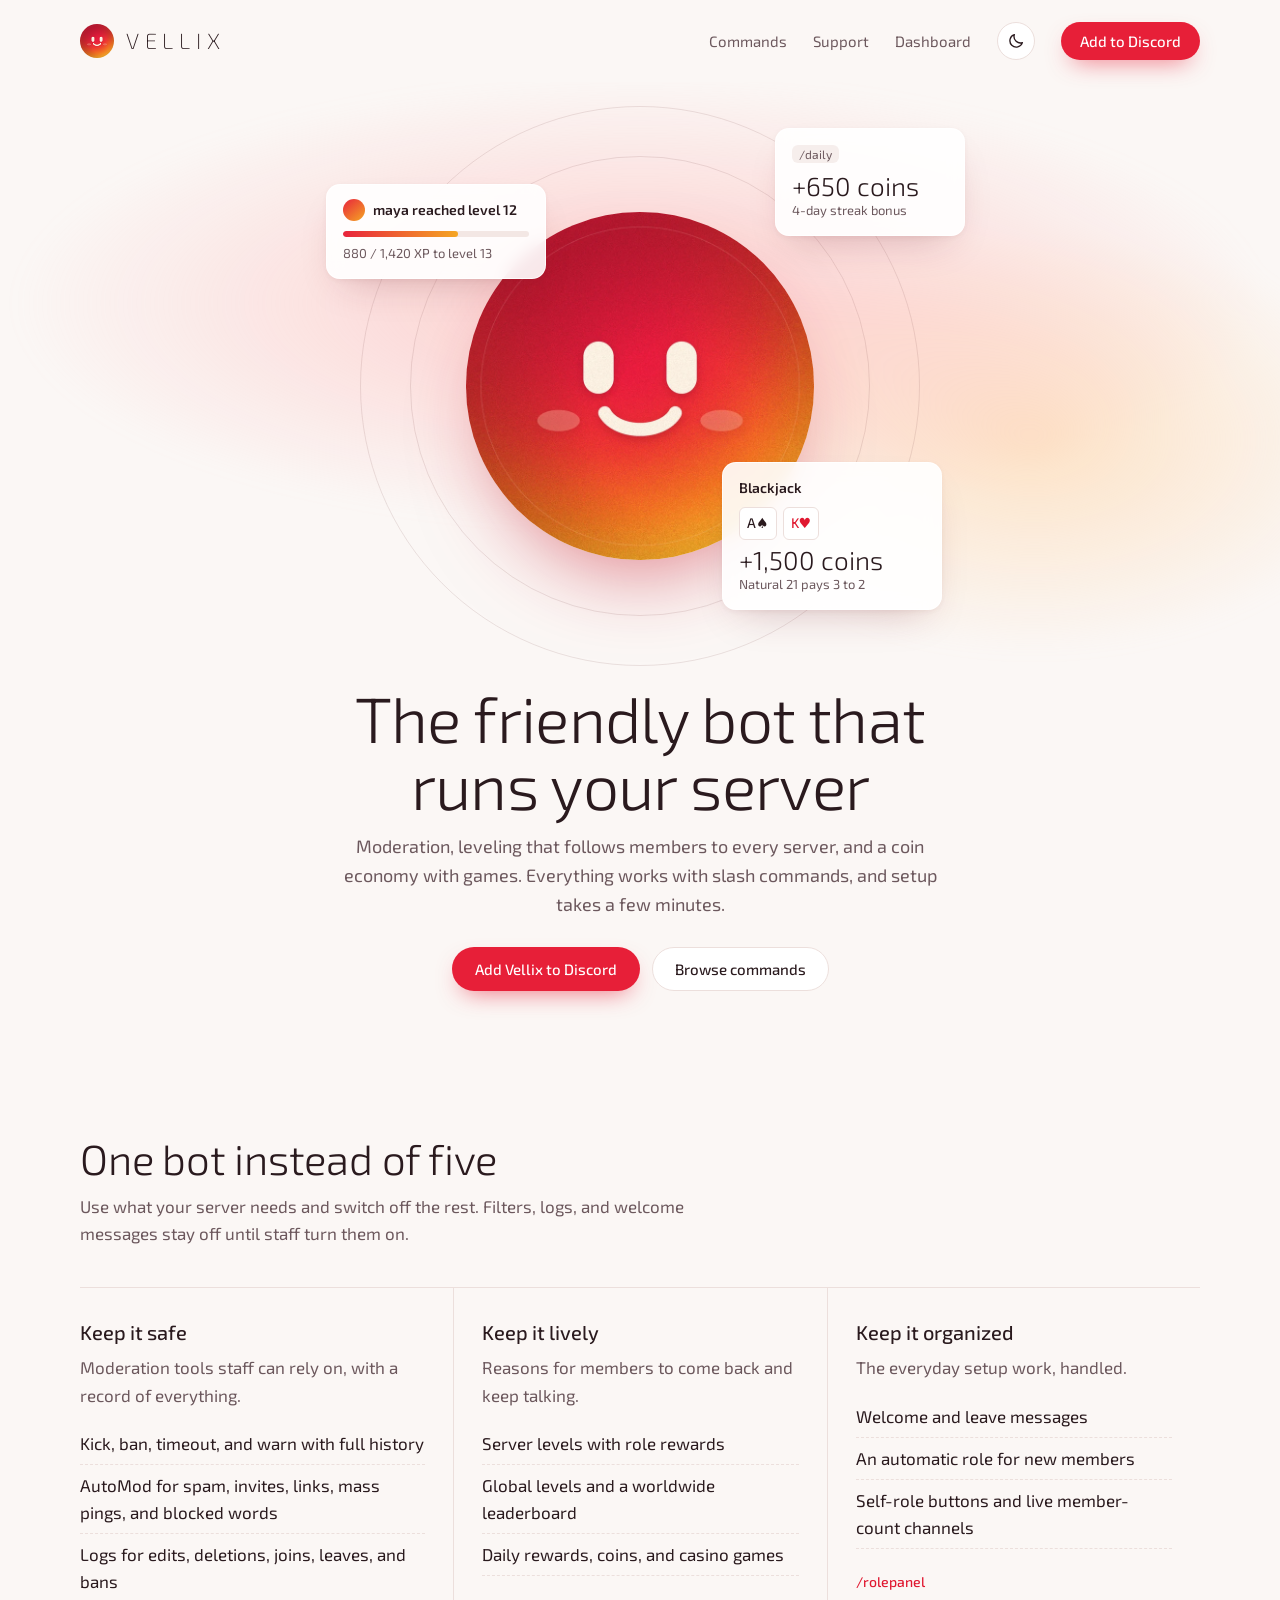
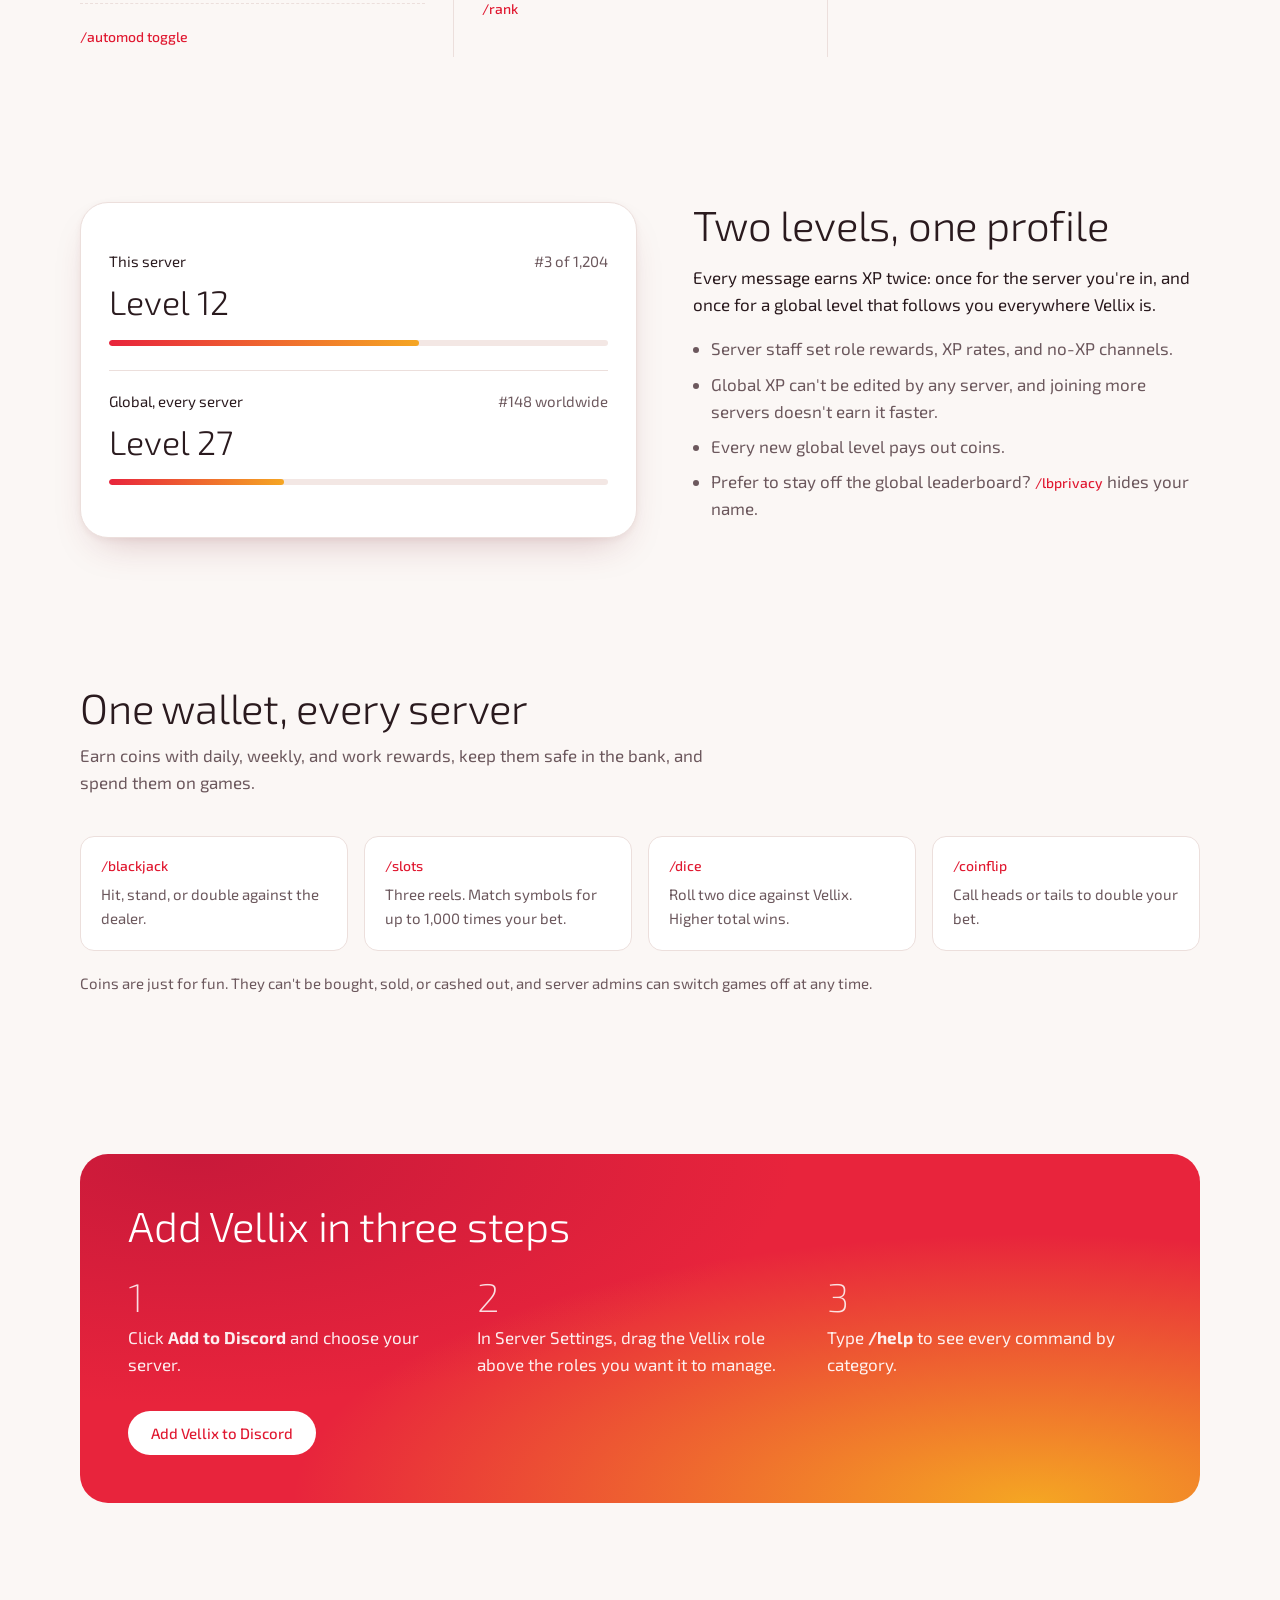
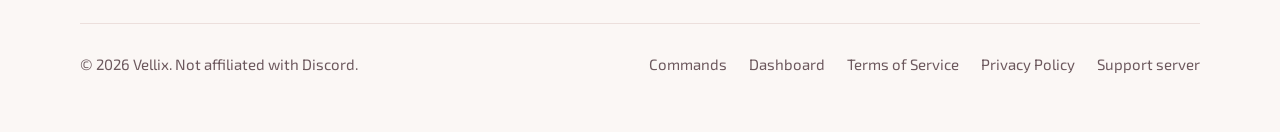
==== index.html @ 4de63942 "Hand the face off to the dashboard and back - Clicking the orb flies a copy of the face to exactly w" ====
<!doctype html>
<html lang="en">
<head>
<meta charset="utf-8">
<meta name="viewport" content="width=device-width, initial-scale=1">
<title>Vellix: the friendly all-in-one Discord bot</title>
<meta name="description" content="Moderation, AutoMod, global leveling, a cross-server economy, and games for your Discord server.">
<meta property="og:title" content="Vellix: the friendly all-in-one Discord bot">
<meta property="og:description" content="Moderation, AutoMod, global leveling, a cross-server economy, and games for your Discord server.">
<meta property="og:image" content="/assets/social.jpg">
<meta name="theme-color" content="#fbf7f5" media="(prefers-color-scheme: light)">
<meta name="theme-color" content="#262624" media="(prefers-color-scheme: dark)">
<meta name="color-scheme" content="light dark">
<script>
  /* Theme, applied before the page draws so it never flashes:
     a ?theme= handed over from the dashboard wins, then this browser's saved choice, then the system setting */
  (function () {
    var t = null, fromLink = new URLSearchParams(location.search).get("theme");
    try {
      if (fromLink === "light" || fromLink === "dark") localStorage.setItem("vellix-theme", fromLink);
      t = localStorage.getItem("vellix-theme");
    } catch (e) { t = fromLink; }
    if (t !== "light" && t !== "dark") t = window.matchMedia("(prefers-color-scheme: dark)").matches ? "dark" : "light";
    document.documentElement.dataset.theme = t;
    /* Coming back from the dashboard: hide the orb until site.js glides it home (failsafe after 2.5 s) */
    if (location.hash === "#from-dashboard") {
      document.documentElement.classList.add("vx-arrive");
      setTimeout(function () { document.documentElement.classList.remove("vx-arrive"); }, 2500);
    }
    /* Motion: only when the visitor hasn't asked for reduced motion. If site.js never
       starts (blocked or failed), the timer removes the class so nothing stays hidden. */
    if (window.IntersectionObserver && !window.matchMedia("(prefers-reduced-motion: reduce)").matches) {
      document.documentElement.classList.add("motion");
      setTimeout(function () { if (!window.vxMotion) document.documentElement.classList.remove("motion"); }, 2500);
    }
  })();
</script>
<link rel="icon" href="/assets/favicon.png">
<link rel="apple-touch-icon" href="/assets/icon-180.png">
<link rel="preconnect" href="https://fonts.googleapis.com">
<link rel="preconnect" href="https://fonts.gstatic.com" crossorigin>
<link href="https://fonts.googleapis.com/css2?family=Exo+2:wght@200;300;400;500;600&display=swap" rel="stylesheet">
<link rel="stylesheet" href="/assets/style.css">
</head>
<body>
<header class="site-header">
  <div class="wrap">
    <a class="wordmark" href="/" aria-label="Vellix home"><img src="/assets/favicon.png" alt="">VELLIX</a>
    <nav class="nav" aria-label="Main">
      <a href="/commands/">Commands</a>
      <a href="#" data-support>Support</a>
      <a href="#" data-dashboard>Dashboard</a>
      <button class="theme-toggle" type="button" data-theme-toggle aria-label="Switch to dark mode">
        <svg class="moon" viewBox="0 0 24 24" fill="none" stroke="currentColor" stroke-width="1.8" stroke-linecap="round" stroke-linejoin="round" aria-hidden="true"><path d="M20.5 14.2A8.5 8.5 0 0 1 9.8 3.5a8.5 8.5 0 1 0 10.7 10.7Z"/></svg>
        <svg class="sun" viewBox="0 0 24 24" fill="none" stroke="currentColor" stroke-width="1.8" stroke-linecap="round" aria-hidden="true"><circle cx="12" cy="12" r="4.2"/><path d="M12 2.5v2M12 19.5v2M4.6 4.6 6 6M18 18l1.4 1.4M2.5 12h2M19.5 12h2M4.6 19.4 6 18M18 6l1.4-1.4"/></svg>
      </button>
      <a class="btn btn-primary" href="#" data-invite>Add to Discord</a>
    </nav>
  </div>
</header>
<main>

<section class="hero">
  <div class="stage">
    <div class="ring" aria-hidden="true" data-reveal="ring" data-reveal-delay="120"></div><div class="ring r2" aria-hidden="true" data-reveal="ring" data-reveal-delay="40"></div>
    <a class="orb" href="http://localhost:8080" data-dashboard aria-label="Open the Vellix dashboard" data-reveal="orb" data-reveal-delay="0">
      <img src="/assets/vellix-face.webp" alt="" width="720" height="720">
      <span class="orb-hint" aria-hidden="true">Open dashboard</span>
    </a>

    <a class="float-card fc-level" href="/commands/?cat=leveling&amp;cmd=rank" aria-label="Leveling commands, starting with /rank">
      <span class="who"><span class="dot"></span>maya reached level 12</span>
      <span class="meter"><span style="width:62%"></span></span>
      <span class="muted">880 / 1,420 XP to level 13</span>
    </a>
    <a class="float-card fc-daily" href="/commands/?cat=economy&amp;cmd=daily" aria-label="The /daily command and other economy commands">
      <span class="chip">/daily</span>
      <span class="big">+650 coins</span>
      <span class="muted">4-day streak bonus</span>
    </a>
    <a class="float-card fc-bj" href="/commands/?cat=gambling&amp;cmd=blackjack" aria-label="The /blackjack command and other games">
      <span class="who">Blackjack</span>
      <span class="cards-hand"><b>A&spades;</b><b class="red">K&hearts;</b></span>
      <span class="big">+1,500 coins</span>
      <span class="muted">Natural 21 pays 3 to 2</span>
    </a>
  </div>

  <h1 data-reveal data-reveal-delay="260">The friendly bot that runs your server</h1>
  <p class="lede" data-reveal data-reveal-delay="360">Moderation, leveling that follows members to every server, and a coin economy with games. Everything works with slash commands, and setup takes a few minutes.</p>
  <div class="actions" data-reveal data-reveal-delay="460">
    <a class="btn btn-primary" href="#" data-invite>Add Vellix to Discord</a>
    <a class="btn btn-ghost" href="/commands/">Browse commands</a>
  </div>
</section>

<section id="features">
  <div class="wrap">
    <div class="section-head" data-reveal>
      <h2>One bot instead of five</h2>
      <p>Use what your server needs and switch off the rest. Filters, logs, and welcome messages stay off until staff turn them on.</p>
    </div>
    <div class="pillars">
      <div class="pillar" data-reveal>
        <h3>Keep it safe</h3>
        <p>Moderation tools staff can rely on, with a record of everything.</p>
        <ul>
          <li>Kick, ban, timeout, and warn with full history</li>
          <li>AutoMod for spam, invites, links, mass pings, and blocked words</li>
          <li>Logs for edits, deletions, joins, leaves, and bans</li>
        </ul>
        <code>/automod toggle</code>
      </div>
      <div class="pillar" data-reveal>
        <h3>Keep it lively</h3>
        <p>Reasons for members to come back and keep talking.</p>
        <ul>
          <li>Server levels with role rewards</li>
          <li>Global levels and a worldwide leaderboard</li>
          <li>Daily rewards, coins, and casino games</li>
        </ul>
        <code>/rank</code>
      </div>
      <div class="pillar" data-reveal>
        <h3>Keep it organized</h3>
        <p>The everyday setup work, handled.</p>
        <ul>
          <li>Welcome and leave messages</li>
          <li>An automatic role for new members</li>
          <li>Self-role buttons and live member-count channels</li>
        </ul>
        <code>/rolepanel</code>
      </div>
    </div>
  </div>
</section>

<section id="leveling">
  <div class="wrap levels">
    <div class="profile lift" aria-label="Example rank card" data-reveal="scale">
      <div class="row">
        <div class="label"><span>This server</span><span>#3 of 1,204</span></div>
        <div class="lvl">Level 12</div>
        <div class="meter"><span style="width:62%"></span></div>
      </div>
      <div class="row">
        <div class="label"><span>Global, every server</span><span>#148 worldwide</span></div>
        <div class="lvl">Level 27</div>
        <div class="meter"><span style="width:35%"></span></div>
      </div>
    </div>
    <div data-reveal>
      <h2>Two levels, one profile</h2>
      <p>Every message earns XP twice: once for the server you're in, and once for a global level that follows you everywhere Vellix is.</p>
      <ul>
        <li>Server staff set role rewards, XP rates, and no-XP channels.</li>
        <li>Global XP can't be edited by any server, and joining more servers doesn't earn it faster.</li>
        <li>Every new global level pays out coins.</li>
        <li>Prefer to stay off the global leaderboard? <span class="cmd">/lbprivacy</span> hides your name.</li>
      </ul>
    </div>
  </div>
</section>

<section id="economy">
  <div class="wrap">
    <div class="section-head" data-reveal>
      <h2>One wallet, every server</h2>
      <p>Earn coins with daily, weekly, and work rewards, keep them safe in the bank, and spend them on games.</p>
    </div>
    <div class="economy">
      <div class="game lift" data-reveal><span class="cmd">/blackjack</span><p>Hit, stand, or double against the dealer.</p></div>
      <div class="game lift" data-reveal><span class="cmd">/slots</span><p>Three reels. Match symbols for up to 1,000 times your bet.</p></div>
      <div class="game lift" data-reveal><span class="cmd">/dice</span><p>Roll two dice against Vellix. Higher total wins.</p></div>
      <div class="game lift" data-reveal><span class="cmd">/coinflip</span><p>Call heads or tails to double your bet.</p></div>
    </div>
    <p class="note" data-reveal="fade">Coins are just for fun. They can't be bought, sold, or cashed out, and server admins can switch games off at any time.</p>
  </div>
</section>

<section id="start">
  <div class="wrap">
    <div class="start" data-reveal="scale">
      <h2>Add Vellix in three steps</h2>
      <ol>
        <li data-reveal><p>Click <strong>Add to Discord</strong> and choose your server.</p></li>
        <li data-reveal><p>In Server Settings, drag the Vellix role above the roles you want it to manage.</p></li>
        <li data-reveal><p>Type <strong>/help</strong> to see every command by category.</p></li>
      </ol>
      <a class="btn btn-primary" href="#" data-invite>Add Vellix to Discord</a>
    </div>
  </div>
</section>

</main>
<footer>
  <div class="wrap" data-reveal="fade">
    <span>&copy; <span data-year>2026</span> Vellix. Not affiliated with Discord.</span>
    <nav aria-label="Footer">
      <a href="/commands/">Commands</a>
      <a href="#" data-dashboard>Dashboard</a>
      <a href="/terms/">Terms of Service</a>
      <a href="/privacy/">Privacy Policy</a>
      <a href="#" data-support>Support server</a>
    </nav>
  </div>
</footer>
<script src="/assets/site.js"></script>
</body>
</html>
---- assets/style.css ----
/* Vellix website — one stylesheet for every page */
:root {
  --paper: #fbf7f5;      /* page */
  --card: #ffffff;
  --ink: #2a1a1e;        /* text: deep wine, not grey-black */
  --ink-soft: #6c585d;
  --line: #ecdfdc;
  --crimson: #e8243c;    /* from the icon */
  --amber: #f5a623;
  --blush: #ffd6cf;
  --peach: #ffe4c7;
  --radius-lg: 28px;
  --radius-sm: 14px;
  --shadow: 0 18px 40px -18px rgba(120, 30, 40, .28), 0 2px 6px rgba(120, 30, 40, .06);
  --max: 1120px;
  --font: "Exo 2", system-ui, sans-serif;
  --ease-out: cubic-bezier(.16, 1, .3, 1);   /* fast start, soft landing */
  /* surfaces that change between light and dark */
  --line-strong: #d9c6c2;
  --track: #f3e7e4;
  --chip-bg: #f6eeec;
  --ring: rgba(120, 70, 75, .14);
  --glass: rgba(255, 255, 255, .9);
  --glass-border: rgba(255, 255, 255, .8);
  --glow-1: rgba(255, 170, 170, .55);
  --glow-2: rgba(255, 210, 160, .55);
  --ink-body: #4d3b40;
  --crimson-btn: #e71f38;     /* white text on it = 4.5:1 */
  --crimson-deep: #e01830;    /* red text on white or the light page */
  --crimson-text: var(--crimson-deep);
  --shadow-lift: 0 26px 50px -22px rgba(120, 30, 40, .42), 0 2px 6px rgba(120, 30, 40, .06);
  color-scheme: light;
}

/* Dark mode: same warm dark grey as the Claude desktop app */
:root[data-theme="dark"] {
  --paper: #262624;
  --card: #30302e;
  --ink: #f4efec;
  --ink-soft: #b9b0ab;
  --line: #3e3d3a;
  --line-strong: #57554f;
  --track: #44423e;
  --chip-bg: #3a3936;
  --ring: rgba(255, 235, 228, .12);
  --glass: rgba(48, 48, 46, .88);
  --glass-border: rgba(255, 255, 255, .06);
  --glow-1: rgba(232, 36, 60, .28);
  --glow-2: rgba(245, 166, 35, .2);
  --ink-body: #d9d1cd;
  --shadow: 0 18px 40px -18px rgba(0, 0, 0, .6), 0 2px 6px rgba(0, 0, 0, .25);
  --shadow-lift: 0 28px 54px -22px rgba(0, 0, 0, .8), 0 2px 8px rgba(0, 0, 0, .3);
  --crimson-text: #f06d7d;    /* red text on the dark background */
  color-scheme: dark;
}

* { box-sizing: border-box; }
body {
  margin: 0;
  background: var(--paper);
  transition: background-color .2s, color .2s;
  color: var(--ink);
  font: 400 17px/1.6 var(--font);
  -webkit-font-smoothing: antialiased;
}
img { max-width: 100%; display: block; }
a { color: inherit; }
a:focus-visible, button:focus-visible, input:focus-visible {
  outline: 2px solid var(--crimson);
  outline-offset: 3px;
  border-radius: 6px;
}
.wrap { width: min(var(--max), 100% - 40px); margin-inline: auto; }

/* ---------- header ---------- */
.site-header { padding: 22px 0; position: relative; z-index: 5; }
.site-header .wrap { display: flex; align-items: center; justify-content: space-between; gap: 16px; }
.wordmark {
  font-weight: 200; letter-spacing: .26em; font-size: 22px; text-decoration: none;
  display: flex; align-items: center; gap: 12px;
}
.wordmark img { width: 34px; height: 34px; border-radius: 50%; }
.nav { display: flex; align-items: center; gap: 26px; font-size: 15px; }
.nav a { text-decoration: none; color: var(--ink-soft); }
.nav a:hover { color: var(--ink); }

.btn {
  display: inline-flex; align-items: center; justify-content: center; gap: 8px;
  padding: 12px 22px; border-radius: 999px; font: 500 15px var(--font);
  text-decoration: none; border: 1px solid transparent; cursor: pointer;
}
.btn-primary { background: var(--crimson-btn); color: #fff; box-shadow: 0 10px 24px -10px rgba(232, 36, 60, .7); }
.btn-primary:hover { background: #d01b32; }
.btn-ghost { background: var(--card); border-color: var(--line); color: var(--ink); }
.btn-ghost:hover { border-color: var(--line-strong); }
.nav .btn { color: #fff; padding: 9px 18px; white-space: nowrap; }

/* theme switch (moon in light mode, sun in dark mode) */
.theme-toggle {
  width: 38px; height: 38px; border-radius: 50%; border: 1px solid var(--line); background: var(--card);
  color: var(--ink); display: inline-grid; place-items: center; cursor: pointer; padding: 0; flex: none;
}
.theme-toggle:hover { border-color: var(--line-strong); }
.theme-toggle svg { width: 18px; height: 18px; }
.theme-toggle .sun { display: none; }
:root[data-theme="dark"] .theme-toggle .sun { display: block; }
:root[data-theme="dark"] .theme-toggle .moon { display: none; }

/* ---------- hero: the orb stage ---------- */
.hero { position: relative; padding: 24px 20px 72px; text-align: center; overflow: hidden; }
.hero::before {               /* warm glow behind the orb */
  content: ""; position: absolute; inset: -10% -20% auto; height: 760px; z-index: 0;
  background:
    radial-gradient(closest-side at 50% 42%, var(--glow-1), transparent 70%),
    radial-gradient(closest-side at 72% 60%, var(--glow-2), transparent 70%);
  filter: blur(10px);
}
.stage { position: relative; z-index: 1; width: min(560px, 92vw); aspect-ratio: 1; margin: 0 auto; }
.ring { position: absolute; border-radius: 50%; border: 1px solid var(--ring); inset: 0; }
.ring.r2 { inset: 9%; }
.orb {
  position: absolute; inset: 19%; border-radius: 50%;
  box-shadow: 0 40px 80px -30px rgba(200, 30, 50, .55);
}
.orb img { width: 100%; height: 100%; object-fit: cover; border-radius: 50%; }

.float-card {
  position: absolute; z-index: 2; background: var(--glass);
  backdrop-filter: blur(8px); border: 1px solid var(--glass-border);
  border-radius: var(--radius-sm); box-shadow: var(--shadow);
  padding: 14px 16px; text-align: left; font-size: 14px; width: 220px;
}
.float-card .who { display: flex; align-items: center; gap: 8px; font-weight: 600; }
.float-card .dot { width: 22px; height: 22px; border-radius: 50%; background: linear-gradient(140deg, var(--crimson), var(--amber)); flex: none; }
.float-card .muted { color: var(--ink-soft); font-size: 13px; }
.float-card .big { font-size: 26px; font-weight: 300; line-height: 1.1; margin-top: 6px; }
.meter { height: 6px; border-radius: 99px; background: var(--track); margin: 10px 0 6px; overflow: hidden; }
.meter span { display: block; height: 100%; border-radius: inherit; background: linear-gradient(90deg, var(--crimson), var(--amber)); }
.cards-hand { display: flex; gap: 6px; margin-top: 8px; }
.cards-hand b {
  font-weight: 500; border: 1px solid var(--line); border-radius: 6px; padding: 4px 7px; background: var(--card);
}
.cards-hand b.red { color: var(--crimson-text); }
.chip { font-size: 12px; color: var(--ink-soft); background: var(--chip-bg); border-radius: 6px; padding: 2px 7px; }

.fc-level { left: -6%; top: 14%; }
.fc-daily { right: -8%; top: 4%; width: 190px; }
.fc-bj { right: -4%; bottom: 10%; }

.hero h1 {
  position: relative; z-index: 1; margin: 18px auto 14px; max-width: 16ch;
  font-weight: 300; font-size: clamp(38px, 6vw, 64px); line-height: 1.05; letter-spacing: -.01em;
}
.hero .lede { position: relative; z-index: 1; max-width: 56ch; margin: 0 auto 28px; color: var(--ink-soft); font-size: 18px; }
.actions { position: relative; z-index: 1; display: flex; gap: 12px; justify-content: center; flex-wrap: wrap; }

/* hero load sequence: orb blooms, then the cards settle in and drift gently */
@media (prefers-reduced-motion: no-preference) {
  .float-card {
    animation: settle .9s var(--ease-out) .55s both, drift 7s ease-in-out 1.45s infinite alternate;
  }
  .fc-daily { animation-delay: .7s, 1.6s; animation-duration: .9s, 8s; }
  .fc-bj { animation-delay: .85s, 1.75s; animation-duration: .9s, 6.5s; }
  @keyframes settle { from { opacity: 0; transform: translateY(14px) scale(.97); } }
  @keyframes drift { to { transform: translateY(-6px); } }
  .float-card .meter span { transform-origin: left; animation: fill 1.2s var(--ease-out) 1.1s both; }
  @keyframes fill { from { transform: scaleX(0); } }
}

/* ---------- sections ---------- */
section { padding: 72px 0; }
.section-head { max-width: 640px; margin-bottom: 40px; }
h2 { font-weight: 300; font-size: clamp(30px, 4vw, 42px); line-height: 1.1; margin: 0 0 12px; letter-spacing: -.005em; }
h3 { font-weight: 500; font-size: 20px; margin: 0 0 6px; }
.section-head p { color: var(--ink-soft); margin: 0; }

.pillars { display: grid; grid-template-columns: repeat(3, 1fr); gap: 0; border-top: 1px solid var(--line); }
.pillar { padding: 28px 28px 8px 0; }
.pillar + .pillar { padding-left: 28px; border-left: 1px solid var(--line); }
.pillar p { color: var(--ink-soft); margin: 0 0 14px; }
.pillar ul { margin: 0 0 18px; padding: 0; list-style: none; }
.pillar li { padding: 7px 0; border-bottom: 1px dashed var(--line); }
.pillar code, .cmd { font: 500 14px var(--font); color: var(--crimson-text); }

/* global vs server levels */
.levels { display: grid; grid-template-columns: 1.1fr 1fr; gap: 56px; align-items: center; }
.profile {
  background: var(--card); border-radius: var(--radius-lg); box-shadow: var(--shadow);
  padding: 28px; border: 1px solid var(--line);
}
.profile .row { padding: 18px 0; }
.profile .row + .row { border-top: 1px solid var(--line); }
.profile .label { display: flex; justify-content: space-between; font-size: 15px; }
.profile .label span:last-child { color: var(--ink-soft); }
.profile .lvl { font-size: 34px; font-weight: 300; margin-top: 2px; }
.levels ul { padding-left: 18px; color: var(--ink-soft); }
.levels li { margin-bottom: 8px; }

/* economy */
.economy { display: grid; grid-template-columns: repeat(4, 1fr); gap: 16px; }
.game { background: var(--card); border: 1px solid var(--line); border-radius: var(--radius-sm); padding: 20px; }
.game .cmd { display: block; margin-bottom: 8px; }
.game p { margin: 0; color: var(--ink-soft); font-size: 15px; }
.note { margin-top: 20px; color: var(--ink-soft); font-size: 15px; }

/* get started — a real sequence, so it is numbered */
.start {
  border-radius: var(--radius-lg); padding: 48px; position: relative; overflow: hidden; color: #fff;
  background: radial-gradient(120% 140% at 85% 100%, var(--amber), transparent 55%),
              radial-gradient(90% 120% at 10% 0%, #c8193a, transparent 60%), var(--crimson);
}
.start h2 { color: #fff; }
.start ol { list-style: none; counter-reset: s; padding: 0; margin: 28px 0 32px; display: grid; grid-template-columns: repeat(3, 1fr); gap: 24px; }
.start li { counter-increment: s; }
.start li::before { content: counter(s); display: block; font-size: 40px; font-weight: 200; line-height: 1; margin-bottom: 8px; opacity: .85; }
.start p { margin: 0; opacity: .92; }
.start .btn-primary { background: #fff; color: var(--crimson-deep); box-shadow: none; }
.start .btn-primary:hover { background: #fff3f1; }

/* ---------- footer ---------- */
footer { padding: 48px 0 56px; color: var(--ink-soft); font-size: 15px; }
footer .wrap { display: flex; justify-content: space-between; gap: 24px; flex-wrap: wrap; border-top: 1px solid var(--line); padding-top: 28px; }
footer nav { display: flex; gap: 22px; flex-wrap: wrap; }
footer a { text-decoration: none; }
footer a:hover { color: var(--ink); }

/* ---------- inner pages ---------- */
.page-head { padding: 40px 0 24px; }
.page-head h1 { font-weight: 300; font-size: clamp(36px, 5vw, 52px); margin: 0 0 8px; line-height: 1.1; }
.page-head p { color: var(--ink-soft); margin: 0; max-width: 60ch; }

.filters { display: flex; gap: 10px; flex-wrap: wrap; align-items: center; margin: 8px 0 28px; }
.search {
  flex: 1 1 260px; max-width: 360px; padding: 12px 16px; border-radius: 999px;
  border: 1px solid var(--line); background: var(--card); font: 400 15px var(--font); color: var(--ink);
}
.tab {
  border: 1px solid var(--line); background: var(--card); border-radius: 999px; padding: 8px 14px;
  font: 400 14px var(--font); color: var(--ink-soft); cursor: pointer;
}
.tab[aria-pressed="true"] { background: var(--ink); color: var(--paper); border-color: var(--ink); }
.cmd-group { margin-bottom: 36px; }
.cmd-group h2 { font-size: 24px; font-weight: 400; margin-bottom: 8px; }
.cmd-table { width: 100%; border-collapse: collapse; }
.cmd-table td { padding: 12px 0; border-top: 1px solid var(--line); vertical-align: top; }
.cmd-table td:first-child { width: 34%; padding-right: 16px; }
.cmd-table .opts { color: var(--ink-soft); font-size: 13px; display: block; }
.tag { font-size: 12px; border: 1px solid var(--line); border-radius: 99px; padding: 1px 8px; color: var(--ink-soft); margin-left: 6px; white-space: nowrap; }
.empty { color: var(--ink-soft); padding: 24px 0; }

.legal { max-width: 70ch; padding-bottom: 40px; }
.legal h2 { font-size: 26px; font-weight: 400; margin: 40px 0 10px; }
.legal p, .legal li { color: var(--ink-body); }
.legal table { width: 100%; border-collapse: collapse; font-size: 15px; margin: 12px 0; }
.legal th, .legal td { text-align: left; padding: 10px 12px 10px 0; border-top: 1px solid var(--line); vertical-align: top; }
.legal th { font-weight: 600; }

/* ---------- small screens ---------- */
@media (max-width: 880px) {
  .pillars, .levels, .economy, .start ol { grid-template-columns: 1fr; }
  .pillar + .pillar { padding-left: 0; border-left: 0; border-top: 1px solid var(--line); }
  .economy { grid-template-columns: 1fr 1fr; }
  .start { padding: 32px 24px; }
}
@media (max-width: 640px) {
  .nav a:not(.btn) { display: none; }
  .nav { gap: 10px; }
  .nav .btn { padding: 8px 14px; font-size: 14px; }
  .wordmark { letter-spacing: .18em; font-size: 19px; }
  .stage { width: 86vw; }
  .float-card { width: 176px; padding: 10px 12px; font-size: 12px; }
  .float-card .who { font-size: 12px; }
  .hero .lede { font-size: 16px; }
  .float-card .big { font-size: 20px; }
  .fc-level { left: -4%; top: 2%; }
  .fc-daily { display: none; }
  .fc-bj { right: -4%; bottom: 0; }
  .economy { grid-template-columns: 1fr; }
  .cmd-table td:first-child { width: 44%; }
}

/* =====================================================================
   Motion (only transform + opacity are animated, so it stays on the GPU)
   ===================================================================== */

/* --- scroll / load reveals: hidden only when html.motion is set by the head script --- */
.motion :is([data-reveal], .legal > *) {
  opacity: 0;
  transform: translate3d(0, 22px, 0);
  transition: opacity .8s var(--ease-out) var(--d, 0ms), transform .9s var(--ease-out) var(--d, 0ms),
              translate .35s var(--ease-out), scale .35s var(--ease-out);
}
.motion :is([data-reveal], .legal > *):not(.is-visible) { will-change: opacity, transform; }
.motion .legal > * { transform: translate3d(0, 12px, 0); transition-duration: .6s, .7s, .35s, .35s; }
.motion [data-reveal="fade"] { transform: none; }
.motion [data-reveal="scale"] { transform: translate3d(0, 16px, 0) scale(.96); }
.motion [data-reveal="orb"] { transform: scale(.86); transition-duration: 1.1s, 1.4s, .35s, .35s; }
.motion [data-reveal="ring"] { transform: scale(.9); transition-duration: 1.2s, 1.6s, .35s, .35s; }
.motion :is([data-reveal], .legal > *).is-visible { opacity: 1; transform: none; }
.motion [data-reveal].revealed { transition: opacity .3s, transform .35s var(--ease-out), translate .35s var(--ease-out), scale .35s var(--ease-out); }

/* progress bars fill once their card is revealed */
.motion [data-reveal] .meter span { transform: scaleX(0); transform-origin: left; transition: transform 1.3s var(--ease-out) .35s; }
.motion [data-reveal].is-visible .meter span { transform: none; }

/* --- hover micro-interactions (mouse/trackpad only, so phones don't get "stuck") --- */
@media (prefers-reduced-motion: no-preference) {
  .btn { position: relative; isolation: isolate; transition: transform .25s var(--ease-out), background-color .2s; }
  .btn::after {             /* a bigger glow that fades in: animating opacity is cheaper than box-shadow */
    content: ""; position: absolute; inset: 0; border-radius: inherit; z-index: -1; opacity: 0;
    box-shadow: 0 16px 30px -12px rgba(232, 36, 60, .75); transition: opacity .25s var(--ease-out);
  }
  .btn-ghost::after { box-shadow: var(--shadow); }
  .btn:active { transform: scale(.97); transition-duration: .1s; }

  .lift { position: relative; transition: translate .35s var(--ease-out); }
  .lift::after {
    content: ""; position: absolute; inset: -1px; border-radius: inherit; pointer-events: none;
    box-shadow: var(--shadow); opacity: 0; transition: opacity .35s var(--ease-out);
  }
  .profile.lift::after { box-shadow: 0 30px 60px -28px rgba(120, 30, 40, .45); }

  .nav a:not(.btn) { position: relative; }
  .nav a:not(.btn)::after {
    content: ""; position: absolute; left: 0; right: 0; bottom: -4px; height: 1.5px; border-radius: 2px;
    background: var(--crimson); transform: scaleX(0); transform-origin: right; transition: transform .35s var(--ease-out);
  }
  .theme-toggle svg { transition: transform .5s var(--ease-out); }
  .tab { transition: transform .2s var(--ease-out), background-color .2s, color .2s, border-color .2s; }
  .tab:active { transform: scale(.95); }
  .cmd-table tr td:first-child .cmd { display: inline-block; transition: transform .3s var(--ease-out); }
}
@media (hover: hover) and (prefers-reduced-motion: no-preference) {
  .btn:hover { transform: translateY(-2px); }
  .btn:hover::after { opacity: 1; }
  .btn:active { transform: translateY(0) scale(.97); }
  .lift:hover { translate: 0 -4px; }
  .lift:hover::after { opacity: 1; }
  .nav a:not(.btn):hover::after { transform: scaleX(1); transform-origin: left; }
  .theme-toggle:hover svg { transform: rotate(28deg) scale(1.08); }
  .cmd-table tr:hover td:first-child .cmd { transform: translateX(4px); }
}

/* =====================================================================
   Hero links: the orb opens the dashboard, each card opens its commands.
   Same timing, easing, lift and press as the site's other cards and buttons.
   ===================================================================== */
.orb, .float-card { color: inherit; text-decoration: none; cursor: pointer; -webkit-tap-highlight-color: transparent; }
.float-card > :is(.meter, .muted, .big) { display: block; }

/* elevated shadow + hint live on pseudo-elements so only opacity animates */
.orb::after {
  content: ""; position: absolute; inset: 0; border-radius: 50%; pointer-events: none; opacity: 0;
  box-shadow: 0 54px 100px -34px rgba(232, 36, 60, .8);
}
.orb-hint {
  position: absolute; left: 50%; bottom: 10%; transform: translate(-50%, 6px); opacity: 0; pointer-events: none;
  padding: 6px 13px; border-radius: 999px; white-space: nowrap; font-size: 13px; font-weight: 500;
  background: var(--glass); color: var(--ink); border: 1px solid var(--glass-border);
  backdrop-filter: blur(8px); box-shadow: var(--shadow);
}
.float-card::after {
  content: ""; position: absolute; inset: -1px; border-radius: inherit; pointer-events: none; opacity: 0;
  box-shadow: var(--shadow-lift);
}

/* keyboard focus: the ring follows each shape */
.orb:focus-visible { outline: 2px solid var(--crimson); outline-offset: 6px; border-radius: 50%; }
.float-card:focus-visible { outline: 2px solid var(--crimson); outline-offset: 3px; border-radius: var(--radius-sm); }

/* hover/focus feedback that is not motion (shown even with reduced motion) */
.orb:focus-visible::after, .orb:focus-visible .orb-hint, .float-card:focus-visible::after { opacity: 1; }
.orb:focus-visible .orb-hint { transform: translate(-50%, 0); }
@media (hover: hover) {
  .orb:hover::after, .orb:hover .orb-hint, .float-card:hover::after { opacity: 1; }
  .orb:hover .orb-hint { transform: translate(-50%, 0); }
}

@media (prefers-reduced-motion: no-preference) {
  .orb::after, .float-card::after { transition: opacity .35s var(--ease-out); }
  .orb-hint { transition: opacity .3s var(--ease-out), transform .35s var(--ease-out); }
  .orb { transition: scale .35s var(--ease-out); }          /* used when the reveal system is off */
  .float-card { transition: translate .35s var(--ease-out), scale .35s var(--ease-out); }
  /* press-down, for touch too (same as buttons) */
  .orb:active, .float-card:active { scale: .97; transition-duration: .1s; }
}
@media (hover: hover) and (prefers-reduced-motion: no-preference) {
  .orb:hover { scale: 1.035; }
  .float-card:hover { translate: 0 -4px; }
  .orb:active, .float-card:active { scale: .97; }
}

/* once the orb's entrance is done, its press uses the same quick .1s as buttons */
.motion .orb.revealed:active { transition-duration: .3s, .35s, .35s, .1s; }

/* commands page: the command a hero card linked to gets a soft highlight */
.cmd-table tr.is-target td { position: relative; isolation: isolate; }
.cmd-table tr.is-target td::before {
  content: ""; position: absolute; inset: 0; z-index: -1; pointer-events: none;
  background: color-mix(in srgb, var(--crimson) 11%, transparent);
}
.cmd-table tr.is-target td:first-child::before { left: -12px; border-radius: 10px 0 0 10px; }
.cmd-table tr.is-target td:last-child::before { right: -12px; border-radius: 0 10px 10px 0; }
@media (prefers-reduced-motion: no-preference) {
  html { scroll-behavior: smooth; }
  .cmd-table tr.is-target td::before { animation: target-glow 3.2s var(--ease-out) .35s both; }
  @keyframes target-glow { 0% { opacity: 0; } 12% { opacity: 1; } 65% { opacity: 1; } 100% { opacity: .35; } }
}
@media (prefers-reduced-motion: reduce) { html { scroll-behavior: auto; } }

/* =====================================================================
   Face hand-off with the dashboard
   ===================================================================== */
.orb-fly { position: fixed; z-index: 50; border-radius: 50%; pointer-events: none; box-shadow: 0 40px 80px -30px rgba(200, 30, 50, .55); }
.orb-fly img { width: 100%; height: 100%; border-radius: 50%; }
.vx-arrive .orb { visibility: hidden; }
@media (prefers-reduced-motion: no-preference) {
  .vx-leaving :is(.site-header, main, footer) { opacity: 0; transition: opacity .35s var(--ease-out); pointer-events: none; }
}
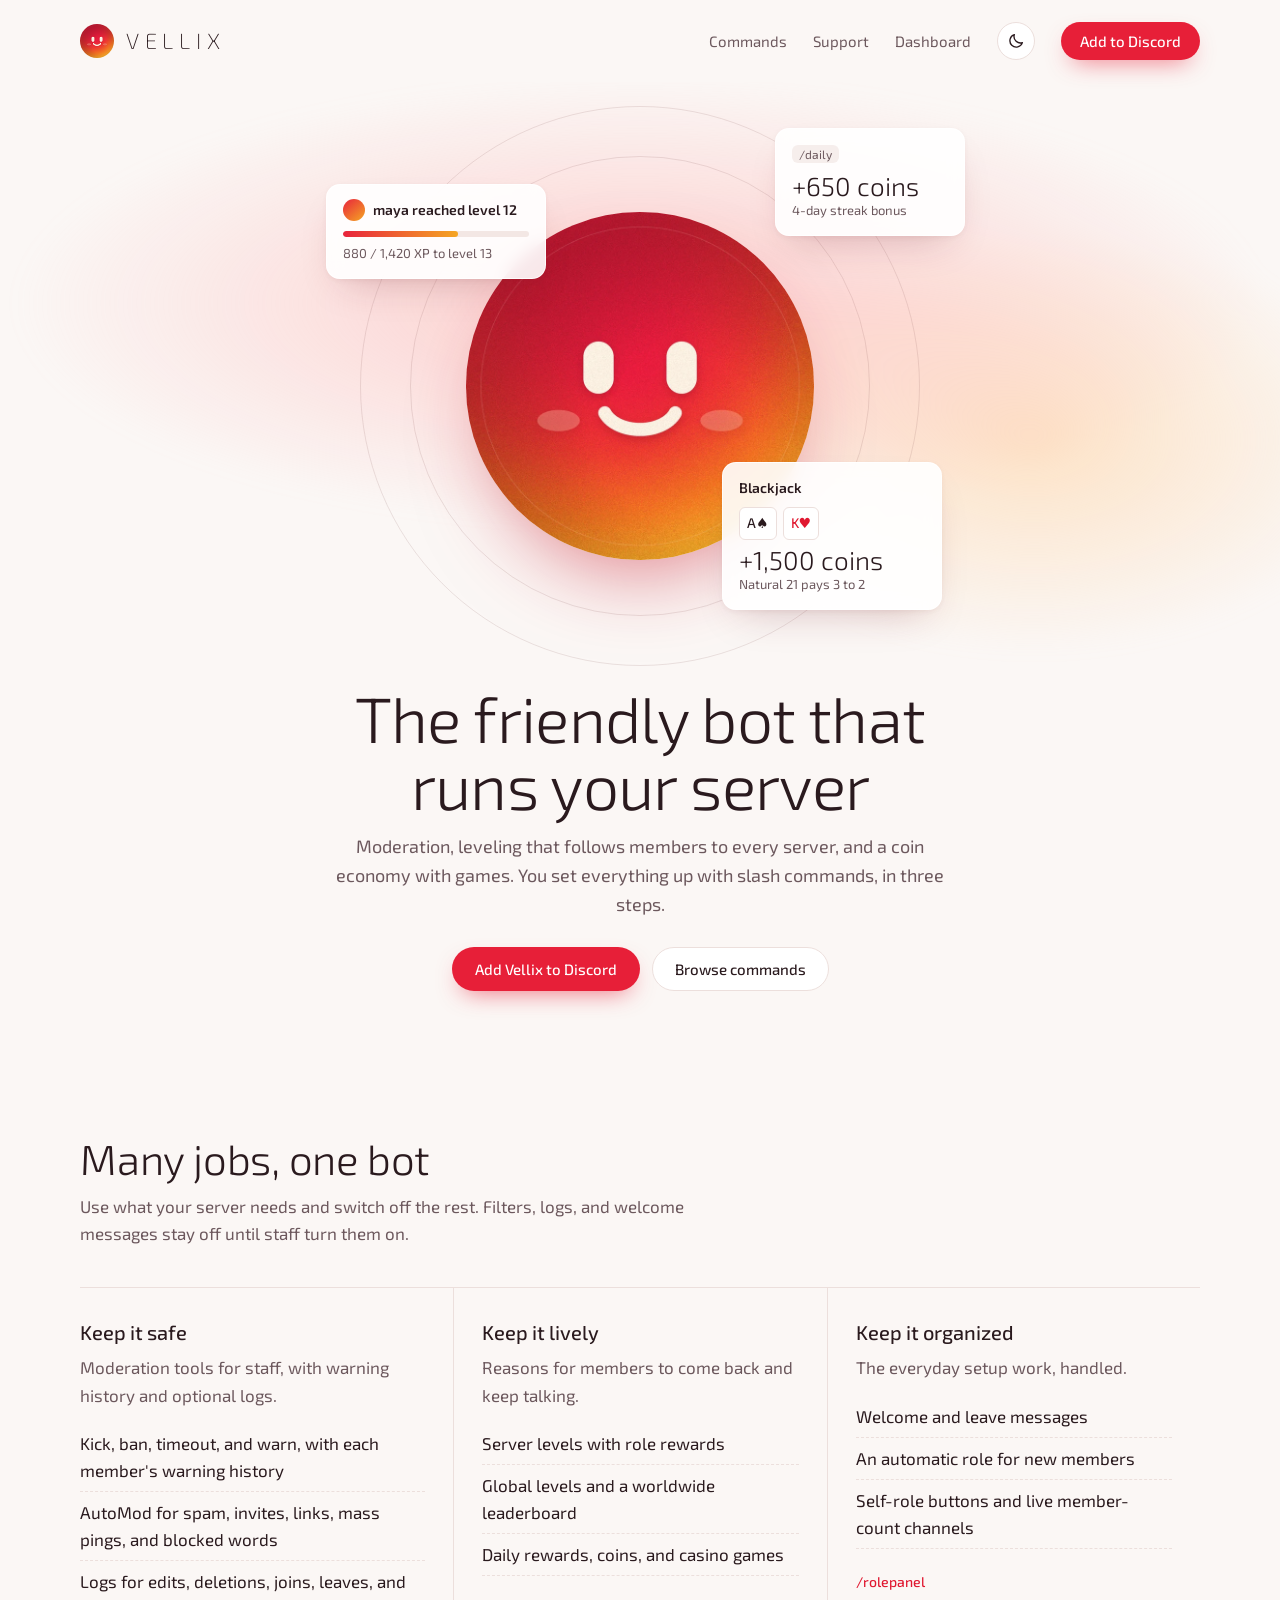
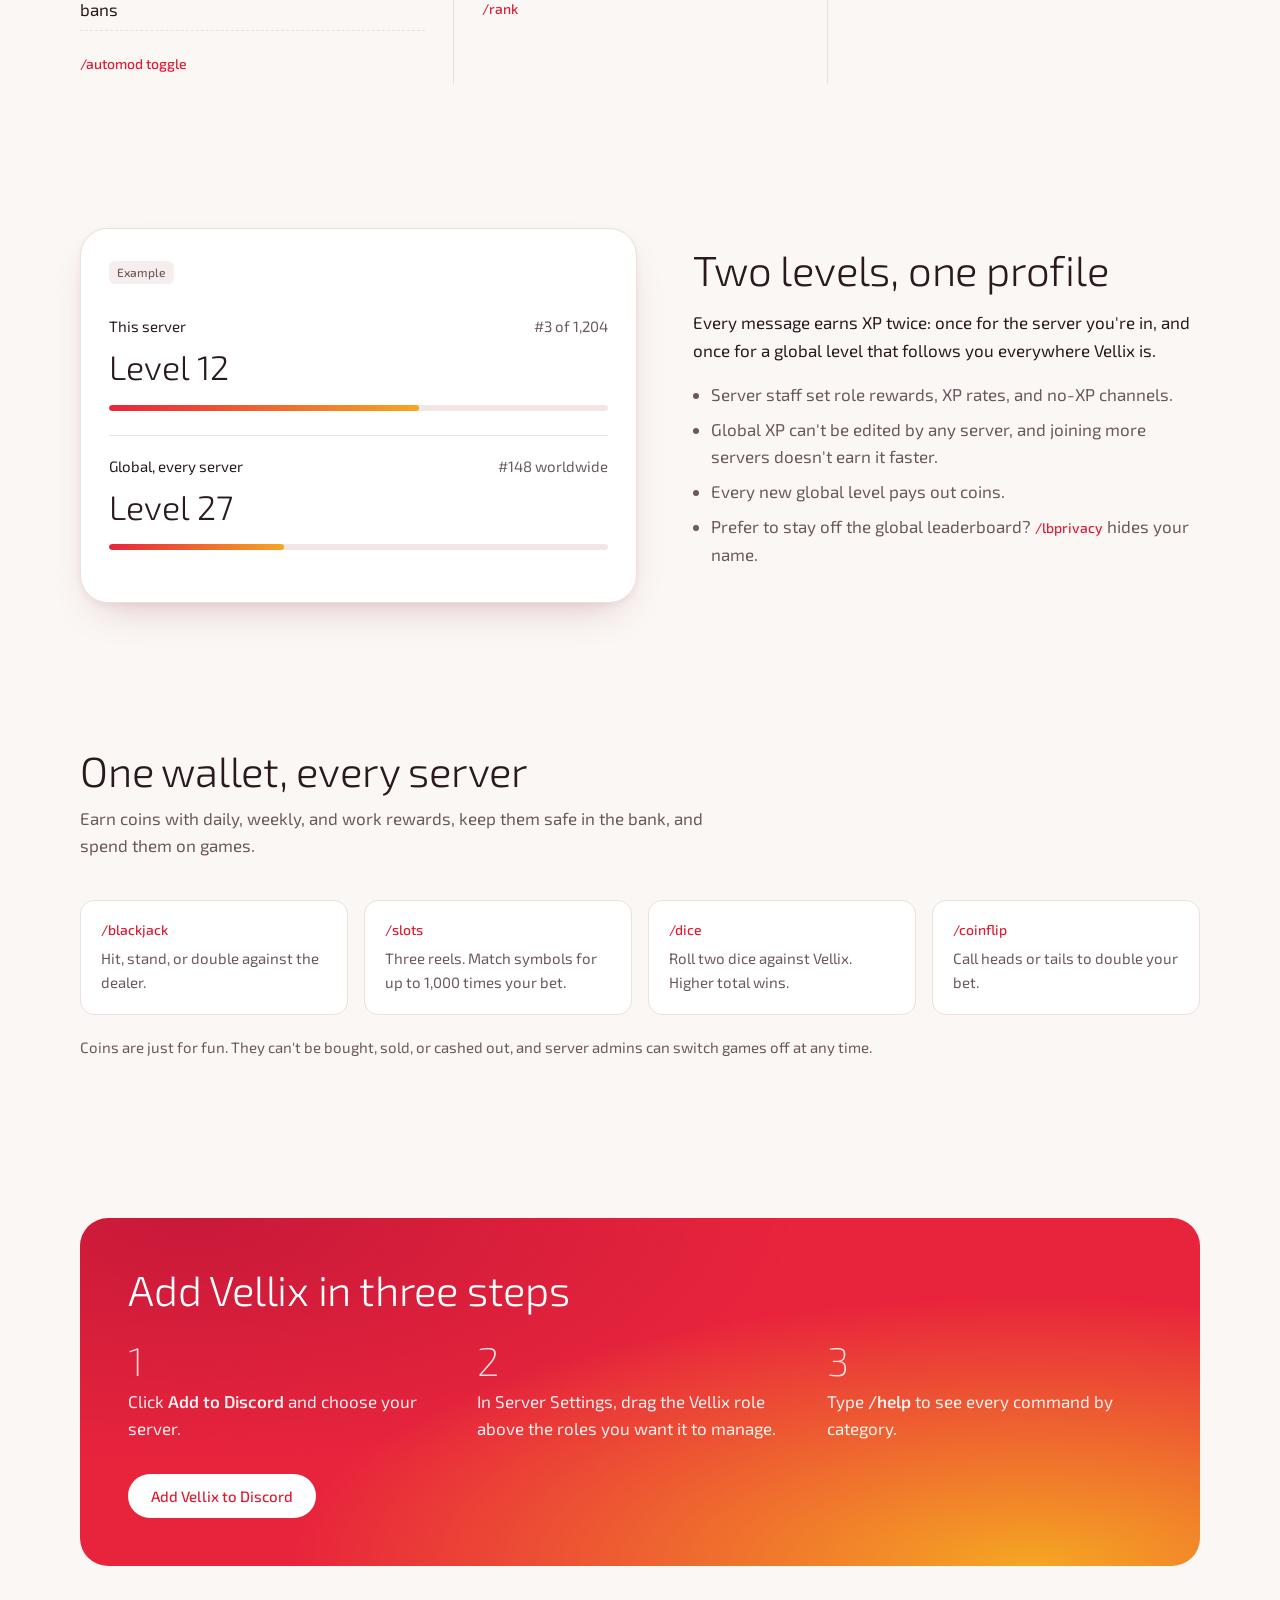
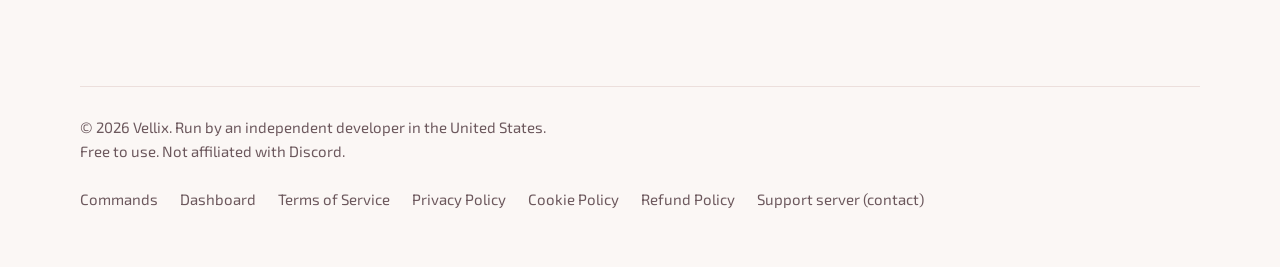
==== commit ed694fa7: "Compliance pass: cookie and refund policies, updated terms and privacy, self-hosted fonts, skip link" ====
--- a/index.html
+++ b/index.html
@@ -23,7 +23,7 @@
     if (t !== "light" && t !== "dark") t = window.matchMedia("(prefers-color-scheme: dark)").matches ? "dark" : "light";
     document.documentElement.dataset.theme = t;
     /* Coming back from the dashboard: hide the orb until site.js glides it home (failsafe after 2.5 s) */
-    if (location.hash === "#from-dashboard") {
+    if (location.hash === "#from-dashboard" || location.hash === "#from-glow") {
       document.documentElement.classList.add("vx-arrive");
       setTimeout(function () { document.documentElement.classList.remove("vx-arrive"); }, 2500);
     }
@@ -37,12 +37,11 @@
 </script>
 <link rel="icon" href="/assets/favicon.png">
 <link rel="apple-touch-icon" href="/assets/icon-180.png">
-<link rel="preconnect" href="https://fonts.googleapis.com">
-<link rel="preconnect" href="https://fonts.gstatic.com" crossorigin>
-<link href="https://fonts.googleapis.com/css2?family=Exo+2:wght@200;300;400;500;600&display=swap" rel="stylesheet">
+<link rel="stylesheet" href="/assets/fonts/fonts.css">
 <link rel="stylesheet" href="/assets/style.css">
 </head>
 <body>
+<a class="skip-link" href="#main">Skip to content</a>
 <header class="site-header">
   <div class="wrap">
     <a class="wordmark" href="/" aria-label="Vellix home"><img src="/assets/favicon.png" alt="">VELLIX</a>
@@ -58,7 +57,7 @@
     </nav>
   </div>
 </header>
-<main>
+<main id="main" tabindex="-1">
 
 <section class="hero">
   <div class="stage">
@@ -87,7 +86,7 @@
   </div>
 
   <h1 data-reveal data-reveal-delay="260">The friendly bot that runs your server</h1>
-  <p class="lede" data-reveal data-reveal-delay="360">Moderation, leveling that follows members to every server, and a coin economy with games. Everything works with slash commands, and setup takes a few minutes.</p>
+  <p class="lede" data-reveal data-reveal-delay="360">Moderation, leveling that follows members to every server, and a coin economy with games. You set everything up with slash commands, in three steps.</p>
   <div class="actions" data-reveal data-reveal-delay="460">
     <a class="btn btn-primary" href="#" data-invite>Add Vellix to Discord</a>
     <a class="btn btn-ghost" href="/commands/">Browse commands</a>
@@ -97,15 +96,15 @@
 <section id="features">
   <div class="wrap">
     <div class="section-head" data-reveal>
-      <h2>One bot instead of five</h2>
+      <h2>Many jobs, one bot</h2>
       <p>Use what your server needs and switch off the rest. Filters, logs, and welcome messages stay off until staff turn them on.</p>
     </div>
     <div class="pillars">
       <div class="pillar" data-reveal>
         <h3>Keep it safe</h3>
-        <p>Moderation tools staff can rely on, with a record of everything.</p>
+        <p>Moderation tools for staff, with warning history and optional logs.</p>
         <ul>
-          <li>Kick, ban, timeout, and warn with full history</li>
+          <li>Kick, ban, timeout, and warn, with each member's warning history</li>
           <li>AutoMod for spam, invites, links, mass pings, and blocked words</li>
           <li>Logs for edits, deletions, joins, leaves, and bans</li>
         </ul>
@@ -137,7 +136,8 @@
 
 <section id="leveling">
   <div class="wrap levels">
-    <div class="profile lift" aria-label="Example rank card" data-reveal="scale">
+    <div class="profile lift" role="group" aria-label="Example rank card" data-reveal="scale">
+      <span class="example-tag">Example</span>
       <div class="row">
         <div class="label"><span>This server</span><span>#3 of 1,204</span></div>
         <div class="lvl">Level 12</div>
@@ -195,13 +195,15 @@
 </main>
 <footer>
   <div class="wrap" data-reveal="fade">
-    <span>&copy; <span data-year>2026</span> Vellix. Not affiliated with Discord.</span>
+    <p class="footer-about">&copy; <span data-year>2026</span> Vellix. Run by an independent developer in the United States.<br>Free to use. Not affiliated with Discord.</p>
     <nav aria-label="Footer">
       <a href="/commands/">Commands</a>
       <a href="#" data-dashboard>Dashboard</a>
       <a href="/terms/">Terms of Service</a>
       <a href="/privacy/">Privacy Policy</a>
-      <a href="#" data-support>Support server</a>
+      <a href="/cookies/">Cookie Policy</a>
+      <a href="/refunds/">Refund Policy</a>
+      <a href="#" data-support>Support server (contact)</a>
     </nav>
   </div>
 </footer>
--- a/assets/fonts/fonts.css
+++ b/assets/fonts/fonts.css
@@ -0,0 +1,91 @@
+/* Exo 2, self-hosted (no requests to Google). SIL Open Font License 1.1, see OFL.txt */
+/* exo-2-latin-ext-200-normal */
+@font-face {
+  font-family: 'Exo 2';
+  font-style: normal;
+  font-display: swap;
+  font-weight: 200;
+  src: url(/assets/fonts/exo-2-latin-ext-200-normal.woff2) format('woff2');
+  unicode-range: U+0100-02BA,U+02BD-02C5,U+02C7-02CC,U+02CE-02D7,U+02DD-02FF,U+0304,U+0308,U+0329,U+1D00-1DBF,U+1E00-1E9F,U+1EF2-1EFF,U+2020,U+20A0-20AB,U+20AD-20C0,U+2113,U+2C60-2C7F,U+A720-A7FF;
+}
+/* exo-2-latin-200-normal */
+@font-face {
+  font-family: 'Exo 2';
+  font-style: normal;
+  font-display: swap;
+  font-weight: 200;
+  src: url(/assets/fonts/exo-2-latin-200-normal.woff2) format('woff2');
+  unicode-range: U+0000-00FF,U+0131,U+0152-0153,U+02BB-02BC,U+02C6,U+02DA,U+02DC,U+0304,U+0308,U+0329,U+2000-206F,U+20AC,U+2122,U+2191,U+2193,U+2212,U+2215,U+FEFF,U+FFFD;
+}
+/* exo-2-latin-ext-300-normal */
+@font-face {
+  font-family: 'Exo 2';
+  font-style: normal;
+  font-display: swap;
+  font-weight: 300;
+  src: url(/assets/fonts/exo-2-latin-ext-300-normal.woff2) format('woff2');
+  unicode-range: U+0100-02BA,U+02BD-02C5,U+02C7-02CC,U+02CE-02D7,U+02DD-02FF,U+0304,U+0308,U+0329,U+1D00-1DBF,U+1E00-1E9F,U+1EF2-1EFF,U+2020,U+20A0-20AB,U+20AD-20C0,U+2113,U+2C60-2C7F,U+A720-A7FF;
+}
+/* exo-2-latin-300-normal */
+@font-face {
+  font-family: 'Exo 2';
+  font-style: normal;
+  font-display: swap;
+  font-weight: 300;
+  src: url(/assets/fonts/exo-2-latin-300-normal.woff2) format('woff2');
+  unicode-range: U+0000-00FF,U+0131,U+0152-0153,U+02BB-02BC,U+02C6,U+02DA,U+02DC,U+0304,U+0308,U+0329,U+2000-206F,U+20AC,U+2122,U+2191,U+2193,U+2212,U+2215,U+FEFF,U+FFFD;
+}
+/* exo-2-latin-ext-400-normal */
+@font-face {
+  font-family: 'Exo 2';
+  font-style: normal;
+  font-display: swap;
+  font-weight: 400;
+  src: url(/assets/fonts/exo-2-latin-ext-400-normal.woff2) format('woff2');
+  unicode-range: U+0100-02BA,U+02BD-02C5,U+02C7-02CC,U+02CE-02D7,U+02DD-02FF,U+0304,U+0308,U+0329,U+1D00-1DBF,U+1E00-1E9F,U+1EF2-1EFF,U+2020,U+20A0-20AB,U+20AD-20C0,U+2113,U+2C60-2C7F,U+A720-A7FF;
+}
+/* exo-2-latin-400-normal */
+@font-face {
+  font-family: 'Exo 2';
+  font-style: normal;
+  font-display: swap;
+  font-weight: 400;
+  src: url(/assets/fonts/exo-2-latin-400-normal.woff2) format('woff2');
+  unicode-range: U+0000-00FF,U+0131,U+0152-0153,U+02BB-02BC,U+02C6,U+02DA,U+02DC,U+0304,U+0308,U+0329,U+2000-206F,U+20AC,U+2122,U+2191,U+2193,U+2212,U+2215,U+FEFF,U+FFFD;
+}
+/* exo-2-latin-ext-500-normal */
+@font-face {
+  font-family: 'Exo 2';
+  font-style: normal;
+  font-display: swap;
+  font-weight: 500;
+  src: url(/assets/fonts/exo-2-latin-ext-500-normal.woff2) format('woff2');
+  unicode-range: U+0100-02BA,U+02BD-02C5,U+02C7-02CC,U+02CE-02D7,U+02DD-02FF,U+0304,U+0308,U+0329,U+1D00-1DBF,U+1E00-1E9F,U+1EF2-1EFF,U+2020,U+20A0-20AB,U+20AD-20C0,U+2113,U+2C60-2C7F,U+A720-A7FF;
+}
+/* exo-2-latin-500-normal */
+@font-face {
+  font-family: 'Exo 2';
+  font-style: normal;
+  font-display: swap;
+  font-weight: 500;
+  src: url(/assets/fonts/exo-2-latin-500-normal.woff2) format('woff2');
+  unicode-range: U+0000-00FF,U+0131,U+0152-0153,U+02BB-02BC,U+02C6,U+02DA,U+02DC,U+0304,U+0308,U+0329,U+2000-206F,U+20AC,U+2122,U+2191,U+2193,U+2212,U+2215,U+FEFF,U+FFFD;
+}
+/* exo-2-latin-ext-600-normal */
+@font-face {
+  font-family: 'Exo 2';
+  font-style: normal;
+  font-display: swap;
+  font-weight: 600;
+  src: url(/assets/fonts/exo-2-latin-ext-600-normal.woff2) format('woff2');
+  unicode-range: U+0100-02BA,U+02BD-02C5,U+02C7-02CC,U+02CE-02D7,U+02DD-02FF,U+0304,U+0308,U+0329,U+1D00-1DBF,U+1E00-1E9F,U+1EF2-1EFF,U+2020,U+20A0-20AB,U+20AD-20C0,U+2113,U+2C60-2C7F,U+A720-A7FF;
+}
+/* exo-2-latin-600-normal */
+@font-face {
+  font-family: 'Exo 2';
+  font-style: normal;
+  font-display: swap;
+  font-weight: 600;
+  src: url(/assets/fonts/exo-2-latin-600-normal.woff2) format('woff2');
+  unicode-range: U+0000-00FF,U+0131,U+0152-0153,U+02BB-02BC,U+02C6,U+02DA,U+02DC,U+0304,U+0308,U+0329,U+2000-206F,U+20AC,U+2122,U+2191,U+2193,U+2212,U+2215,U+FEFF,U+FFFD;
+}
--- a/assets/style.css
+++ b/assets/style.css
@@ -413,7 +413,42 @@
    ===================================================================== */
 .orb-fly { position: fixed; z-index: 50; border-radius: 50%; pointer-events: none; box-shadow: 0 40px 80px -30px rgba(200, 30, 50, .55); }
 .orb-fly img { width: 100%; height: 100%; border-radius: 50%; }
+/* Buddy's halo while he travels: the hero glow, sized to him (the dashboard draws the same one) */
+.vx-halo {
+  position: absolute; left: -150%; top: -100%; width: 400%; height: 300%; z-index: -1; pointer-events: none;
+  background:
+    radial-gradient(closest-side at 50% 50%, var(--glow-1), transparent 72%),
+    radial-gradient(closest-side at 62% 60%, var(--glow-2), transparent 72%);
+}
 .vx-arrive .orb { visibility: hidden; }
+/* the cards around Buddy wait while he travels, so he never passes over them */
+:is(.vx-arrive, .vx-hold) .float-card { opacity: 0; pointer-events: none; }
 @media (prefers-reduced-motion: no-preference) {
   .vx-leaving :is(.site-header, main, footer) { opacity: 0; transition: opacity .35s var(--ease-out); pointer-events: none; }
 }
+
+/* =====================================================================
+   Skip link, footer details, example label
+   ===================================================================== */
+.skip-link {
+  position: absolute; left: 16px; top: 12px; z-index: 100; padding: 10px 16px; border-radius: 999px;
+  background: var(--ink); color: var(--paper); font-weight: 600; text-decoration: none;
+  transform: translateY(-160%);
+}
+.skip-link:focus { transform: none; outline: 2px solid var(--crimson); outline-offset: 2px; }
+main:focus { outline: none; }
+.footer-about { margin: 0; line-height: 1.6; }
+.example-tag {
+  display: inline-block; margin-bottom: 12px; font-size: 12px; font-weight: 500;
+  color: var(--ink-soft); background: var(--chip-bg); border-radius: 6px; padding: 2px 8px;
+}
+/* legal tables: long names (like vellix_session) wrap instead of widening the page on phones */
+.legal :is(td, th) { overflow-wrap: anywhere; }
+@media (max-width: 640px) { .legal :is(td, th) { padding-right: 8px; font-size: 14px; } }
+/* phones: each row of a wide policy table becomes its own small block with labels */
+@media (max-width: 640px) {
+  .legal table.stack thead { position: absolute; width: 1px; height: 1px; overflow: hidden; clip: rect(0 0 0 0); }
+  .legal table.stack tr { display: block; border-top: 1px solid var(--line); padding: 10px 0; }
+  .legal table.stack td { display: block; border: 0; padding: 3px 0; }
+  .legal table.stack td::before { content: attr(data-label) ": "; font-weight: 600; }
+}
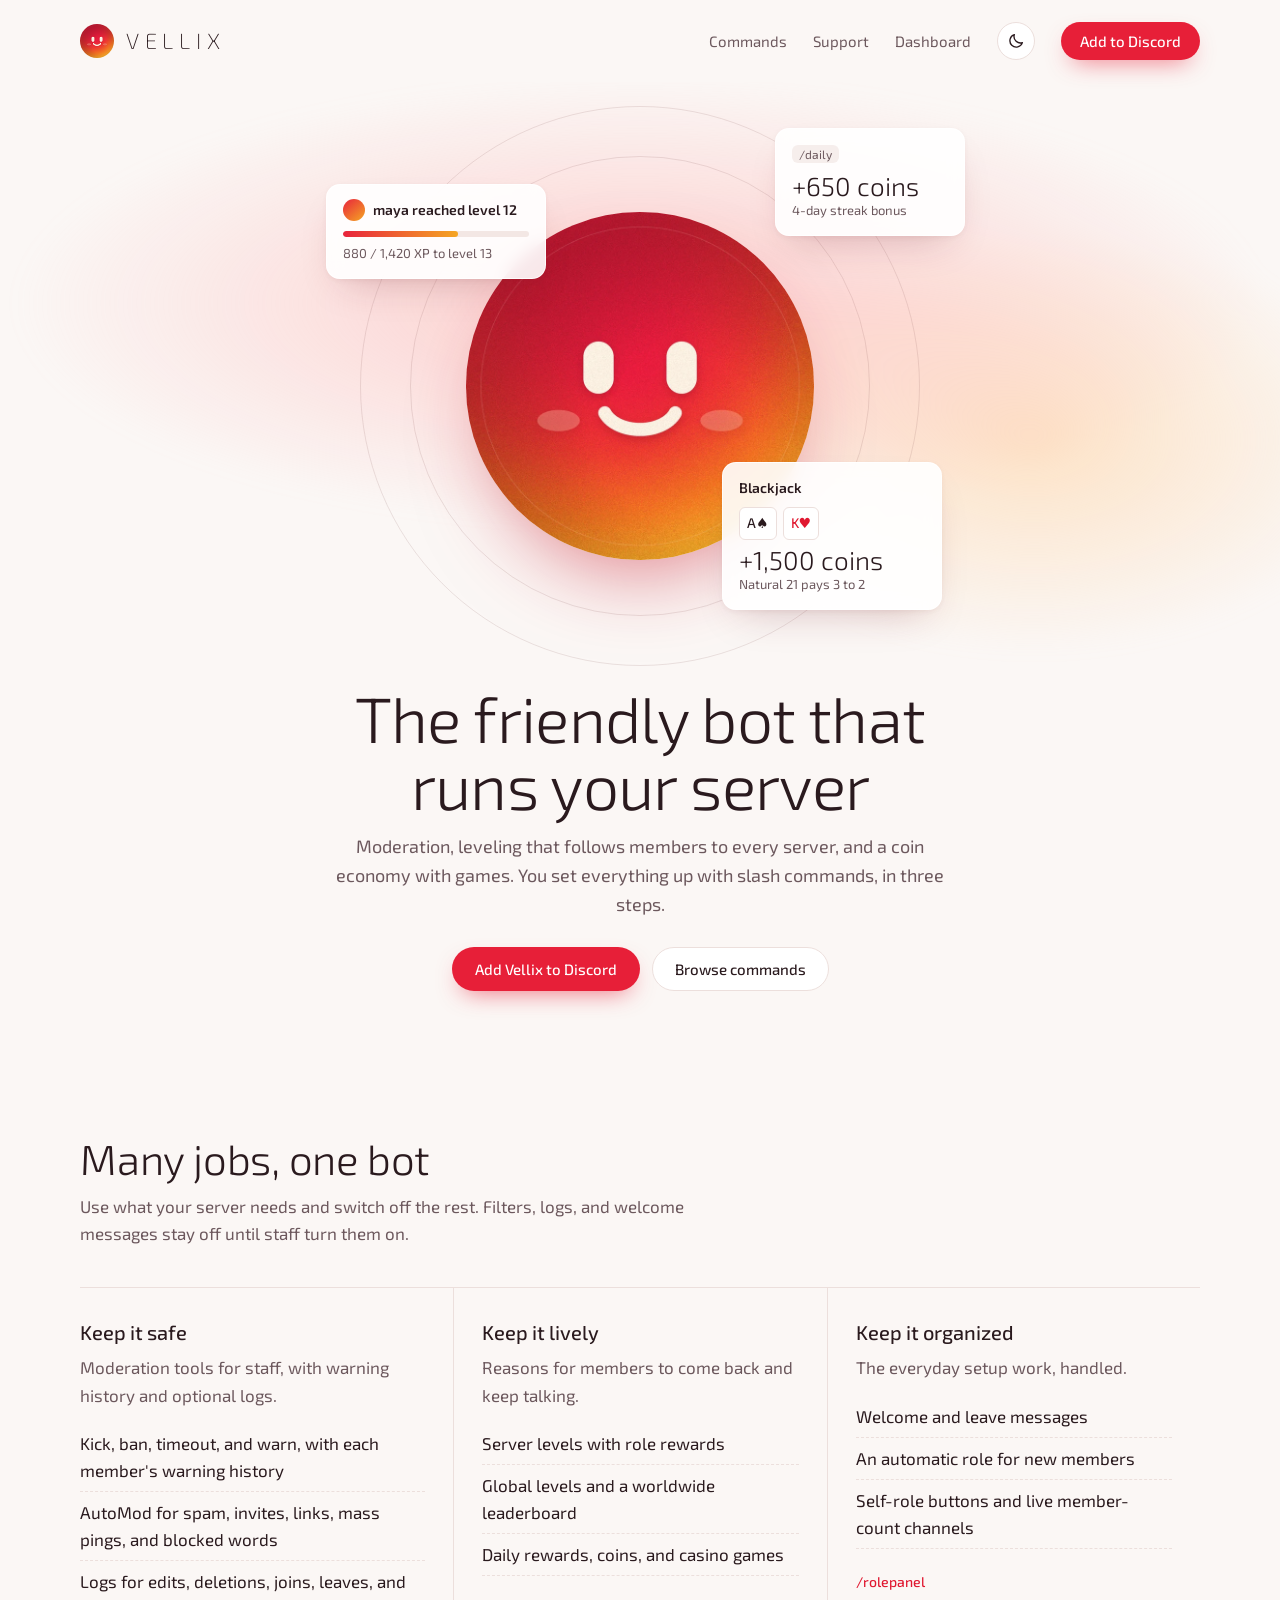
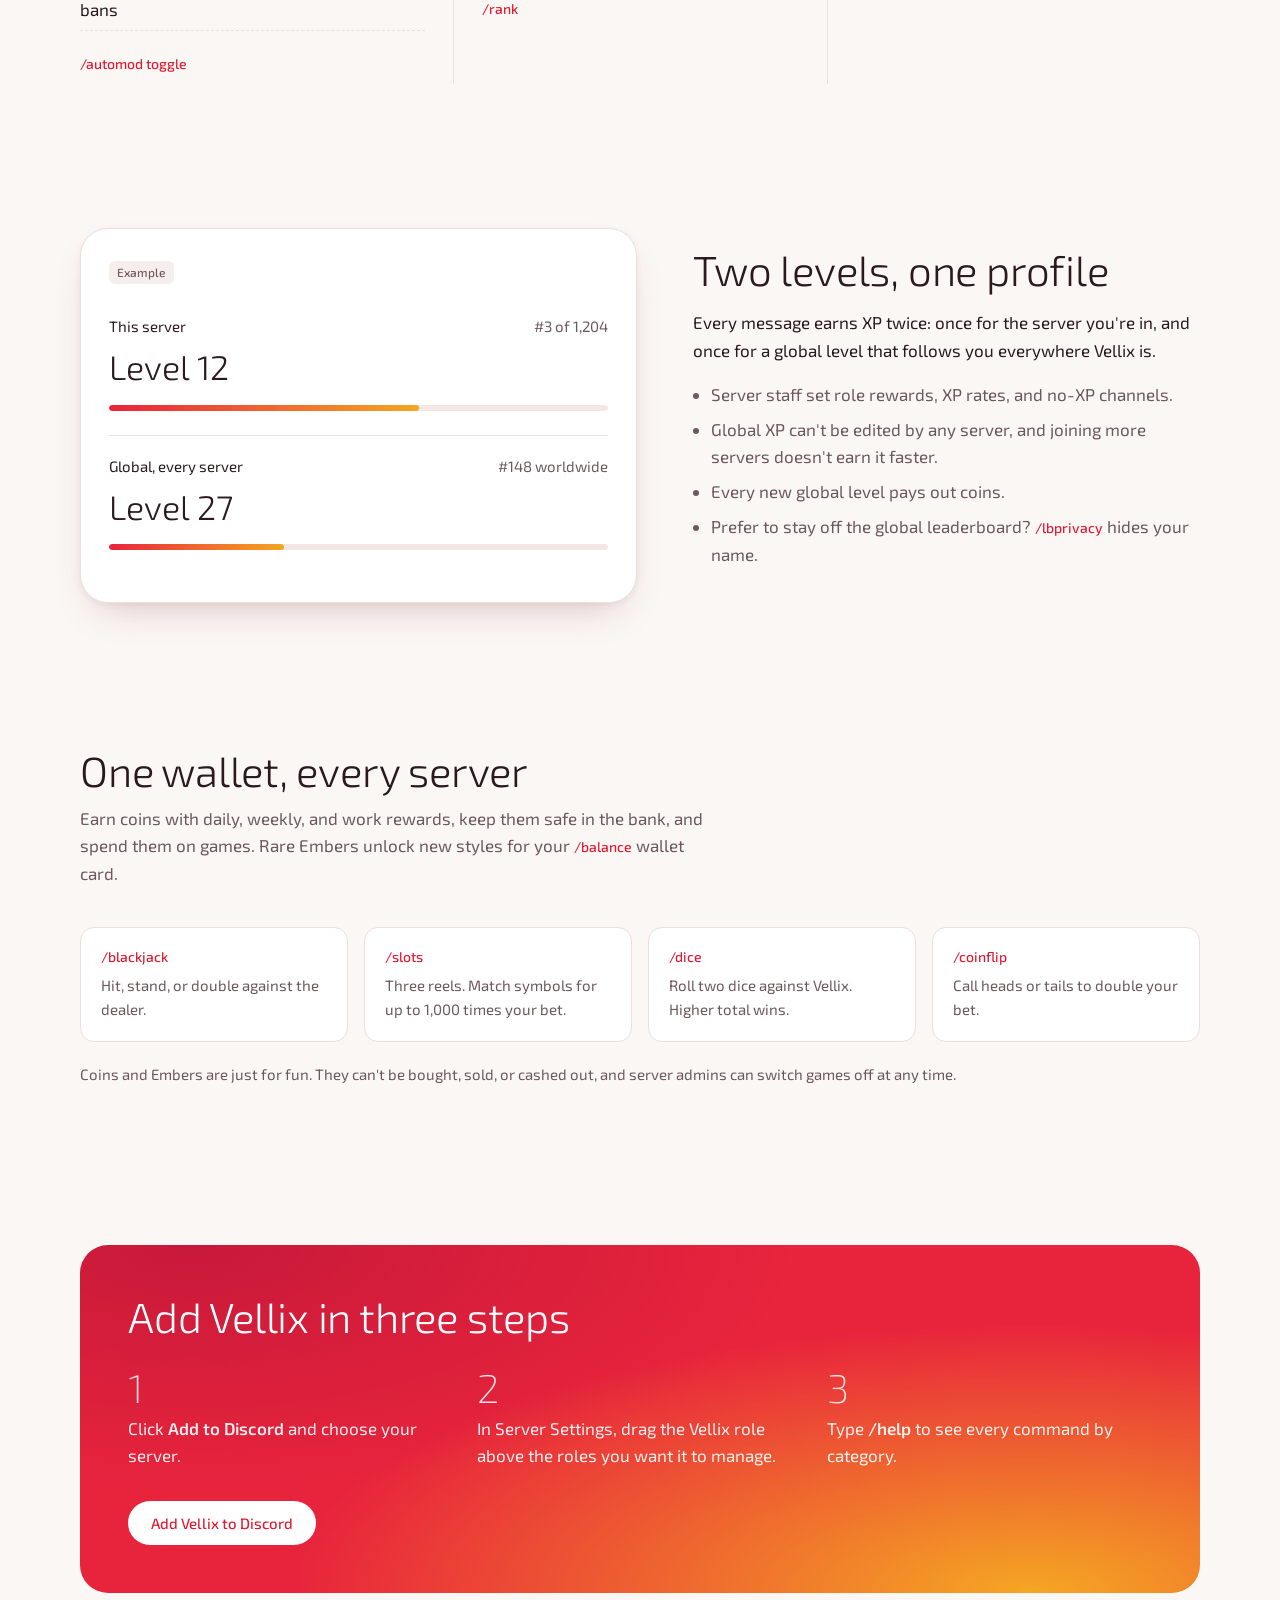
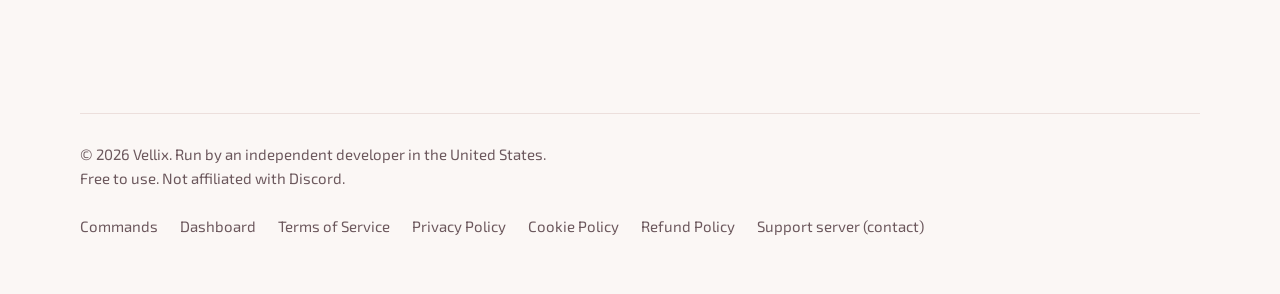
==== commit 7fd3d5df: "Commands page: 96 commands incl. Utility and Embers, @mention usage; privacy, terms and refunds cove" ====
--- a/index.html
+++ b/index.html
@@ -166,7 +166,7 @@
   <div class="wrap">
     <div class="section-head" data-reveal>
       <h2>One wallet, every server</h2>
-      <p>Earn coins with daily, weekly, and work rewards, keep them safe in the bank, and spend them on games.</p>
+      <p>Earn coins with daily, weekly, and work rewards, keep them safe in the bank, and spend them on games. Rare Embers unlock new styles for your <span class="cmd">/balance</span> wallet card.</p>
     </div>
     <div class="economy">
       <div class="game lift" data-reveal><span class="cmd">/blackjack</span><p>Hit, stand, or double against the dealer.</p></div>
@@ -174,7 +174,7 @@
       <div class="game lift" data-reveal><span class="cmd">/dice</span><p>Roll two dice against Vellix. Higher total wins.</p></div>
       <div class="game lift" data-reveal><span class="cmd">/coinflip</span><p>Call heads or tails to double your bet.</p></div>
     </div>
-    <p class="note" data-reveal="fade">Coins are just for fun. They can't be bought, sold, or cashed out, and server admins can switch games off at any time.</p>
+    <p class="note" data-reveal="fade">Coins and Embers are just for fun. They can't be bought, sold, or cashed out, and server admins can switch games off at any time.</p>
   </div>
 </section>
 
--- a/assets/style.css
+++ b/assets/style.css
@@ -180,7 +180,7 @@
 .pillar p { color: var(--ink-soft); margin: 0 0 14px; }
 .pillar ul { margin: 0 0 18px; padding: 0; list-style: none; }
 .pillar li { padding: 7px 0; border-bottom: 1px dashed var(--line); }
-.pillar code, .cmd { font: 500 14px var(--font); color: var(--crimson-text); }
+.pillar code, .page-head code, .cmd { font: 500 14px var(--font); color: var(--crimson-text); }
 
 /* global vs server levels */
 .levels { display: grid; grid-template-columns: 1.1fr 1fr; gap: 56px; align-items: center; }
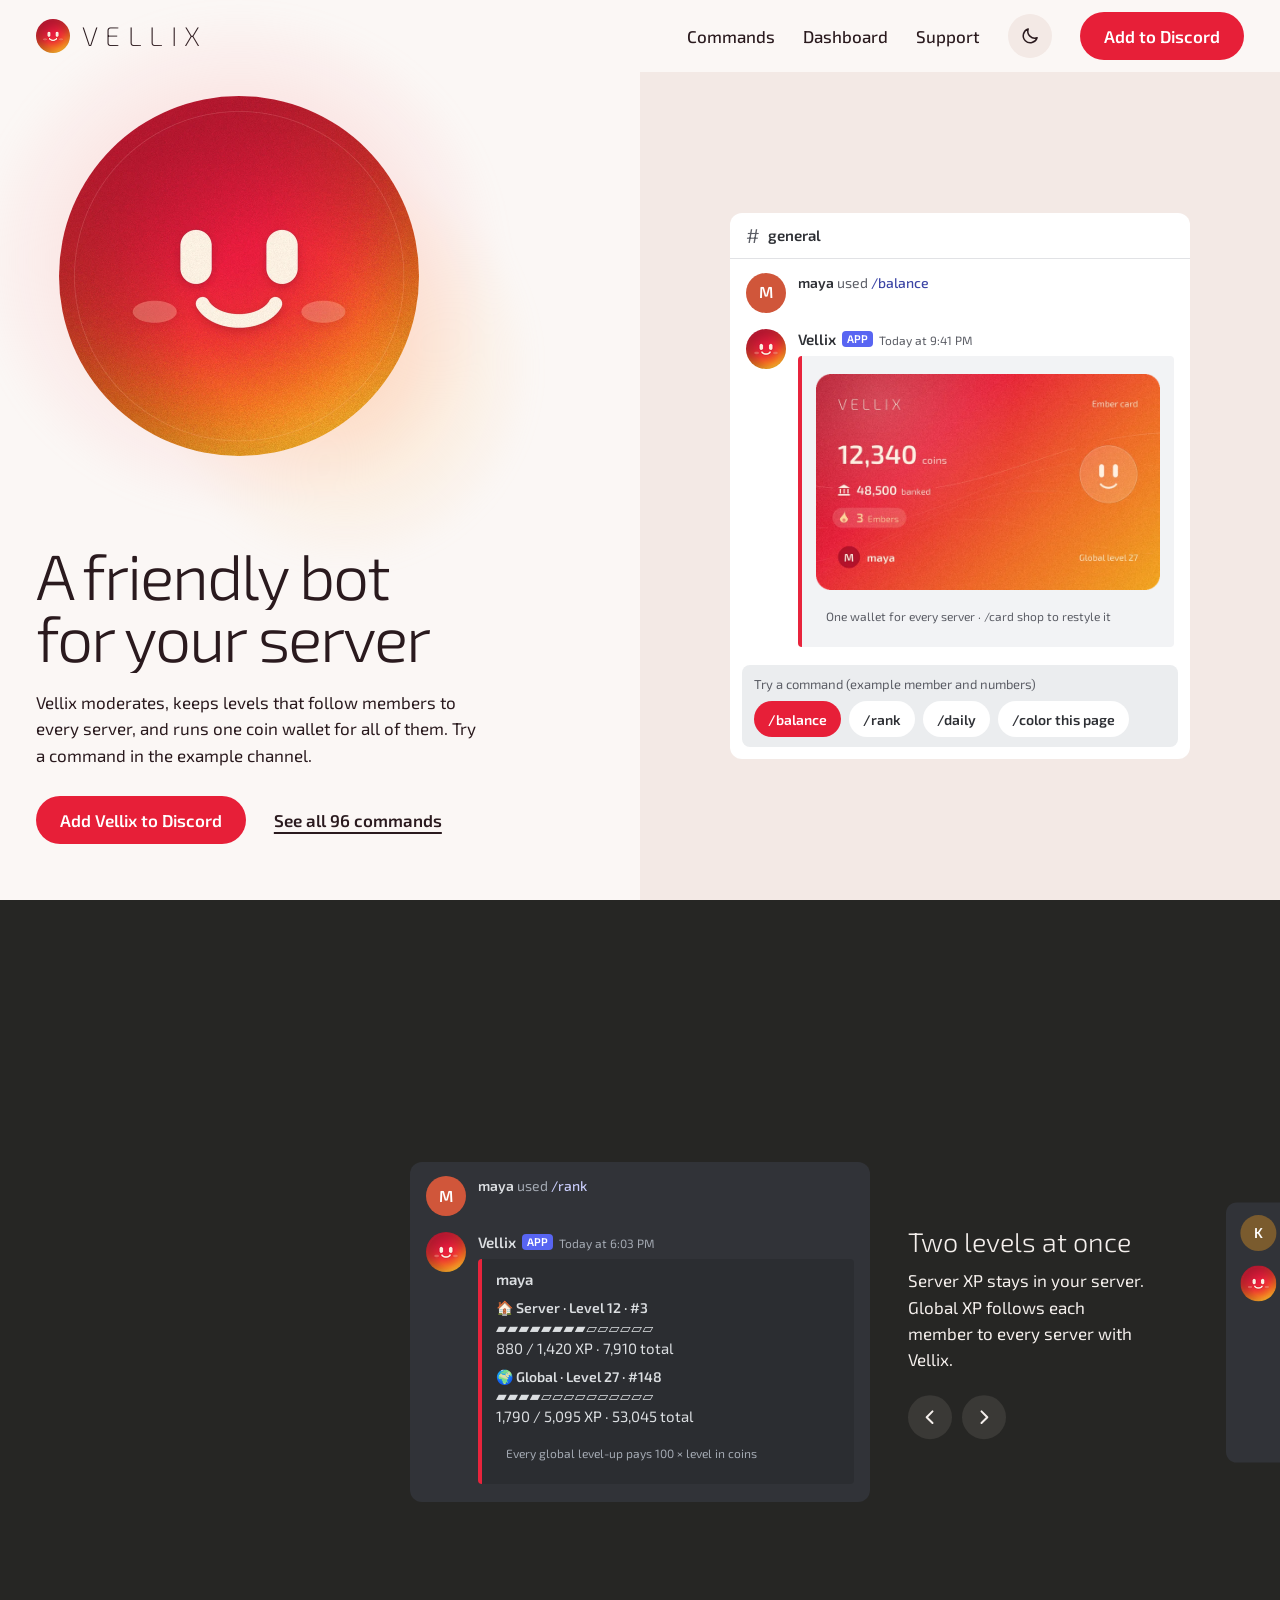
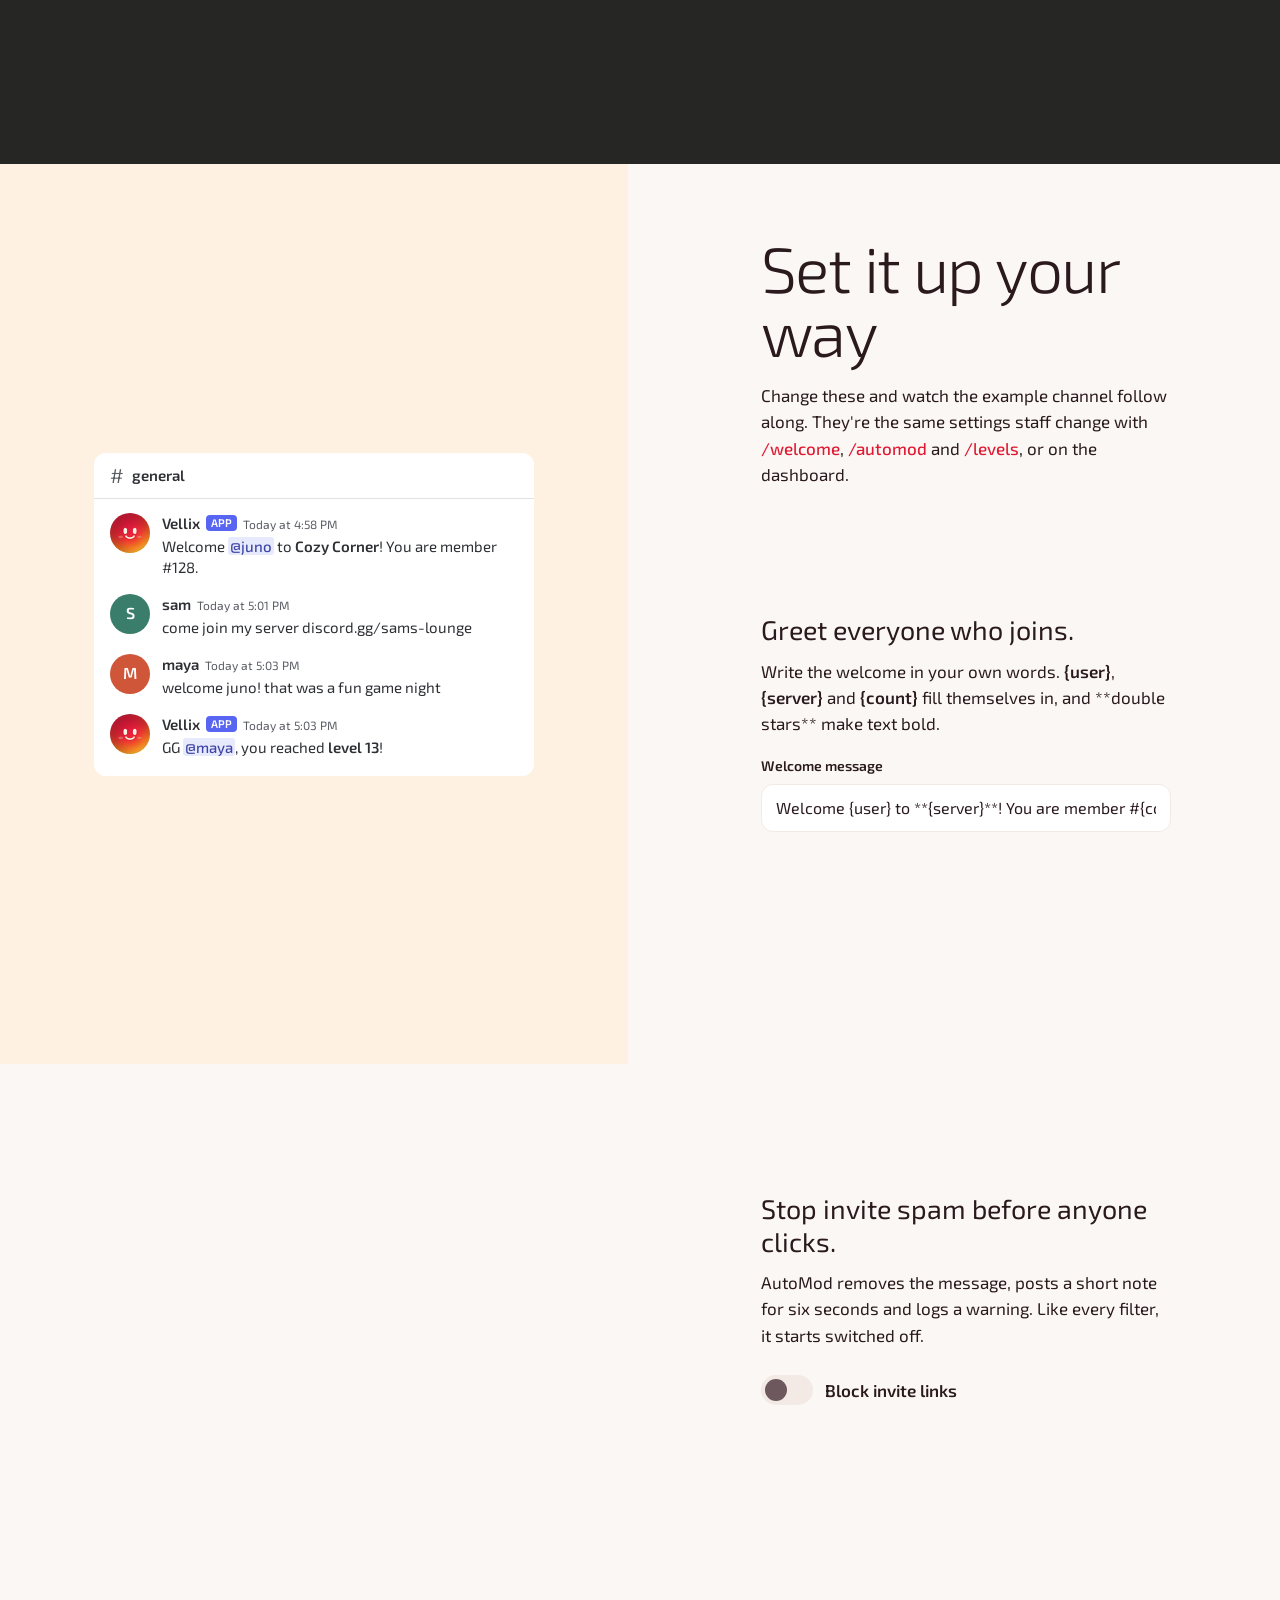
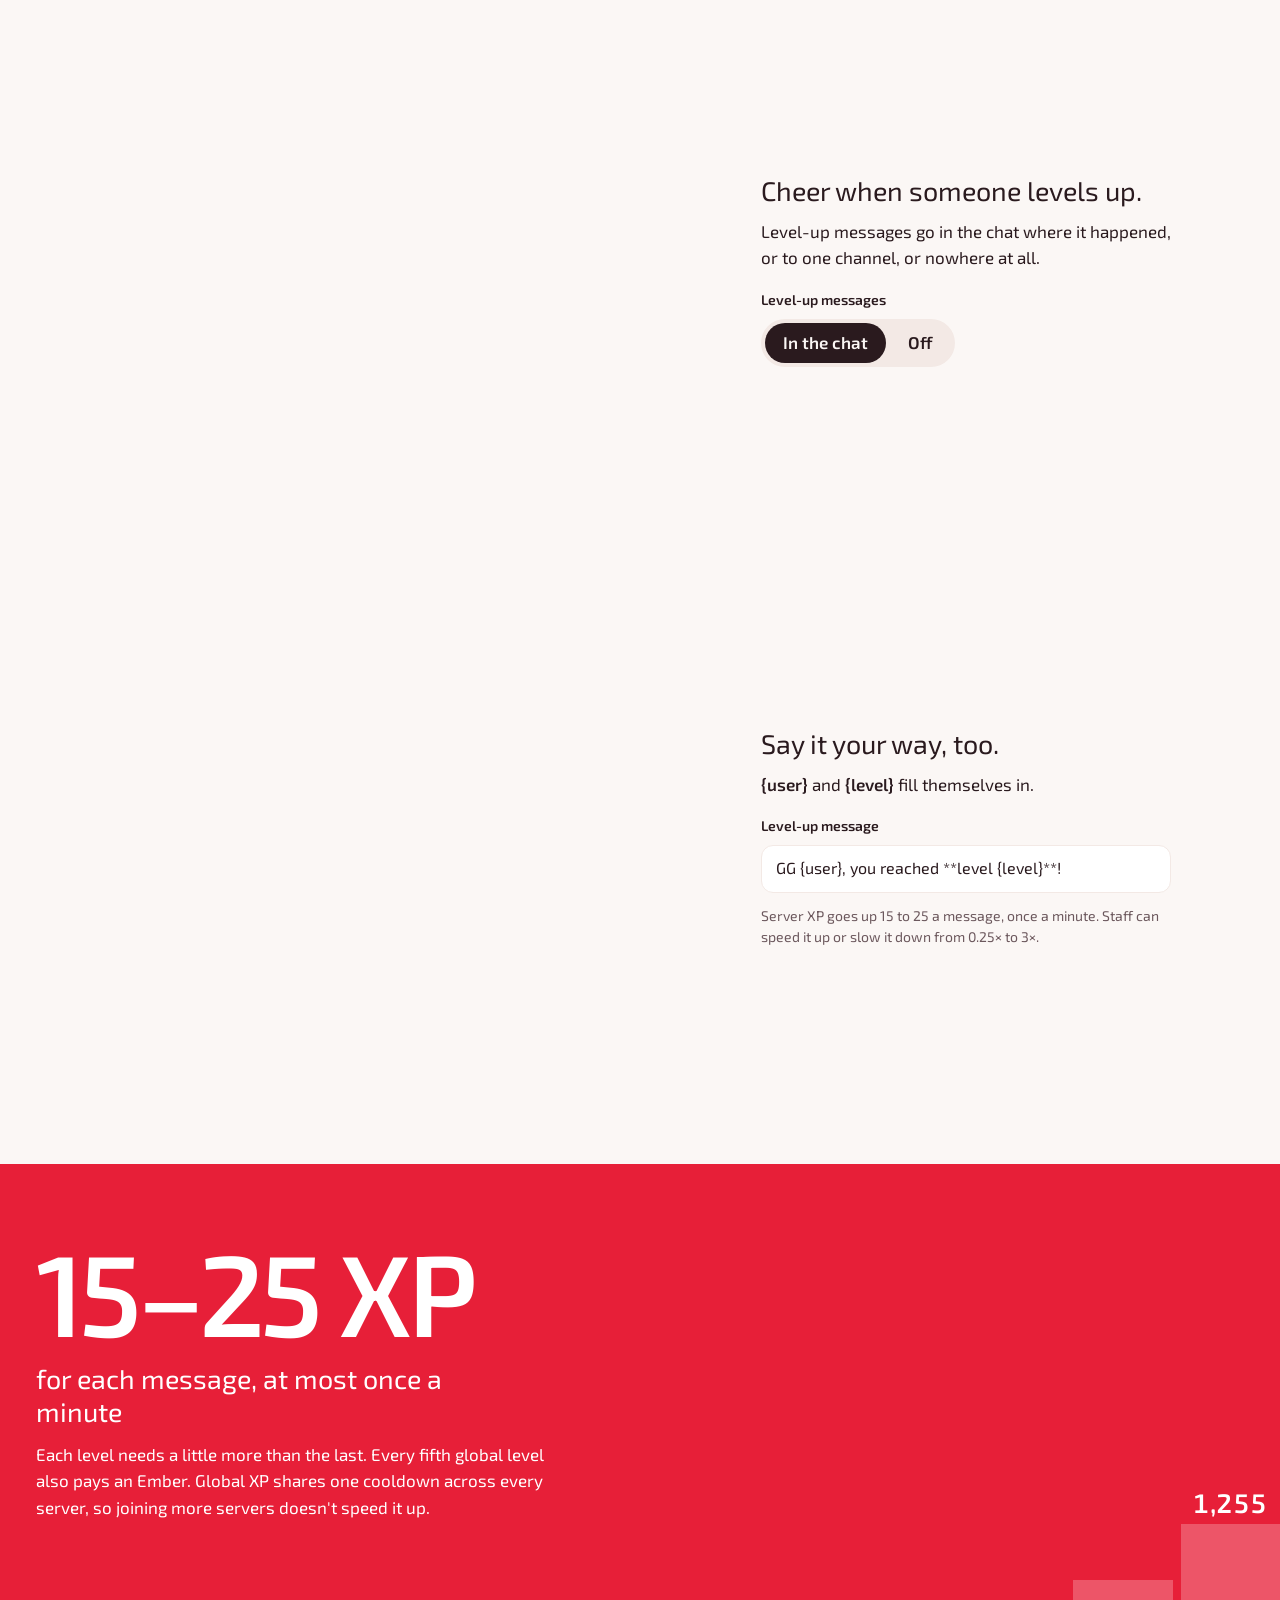
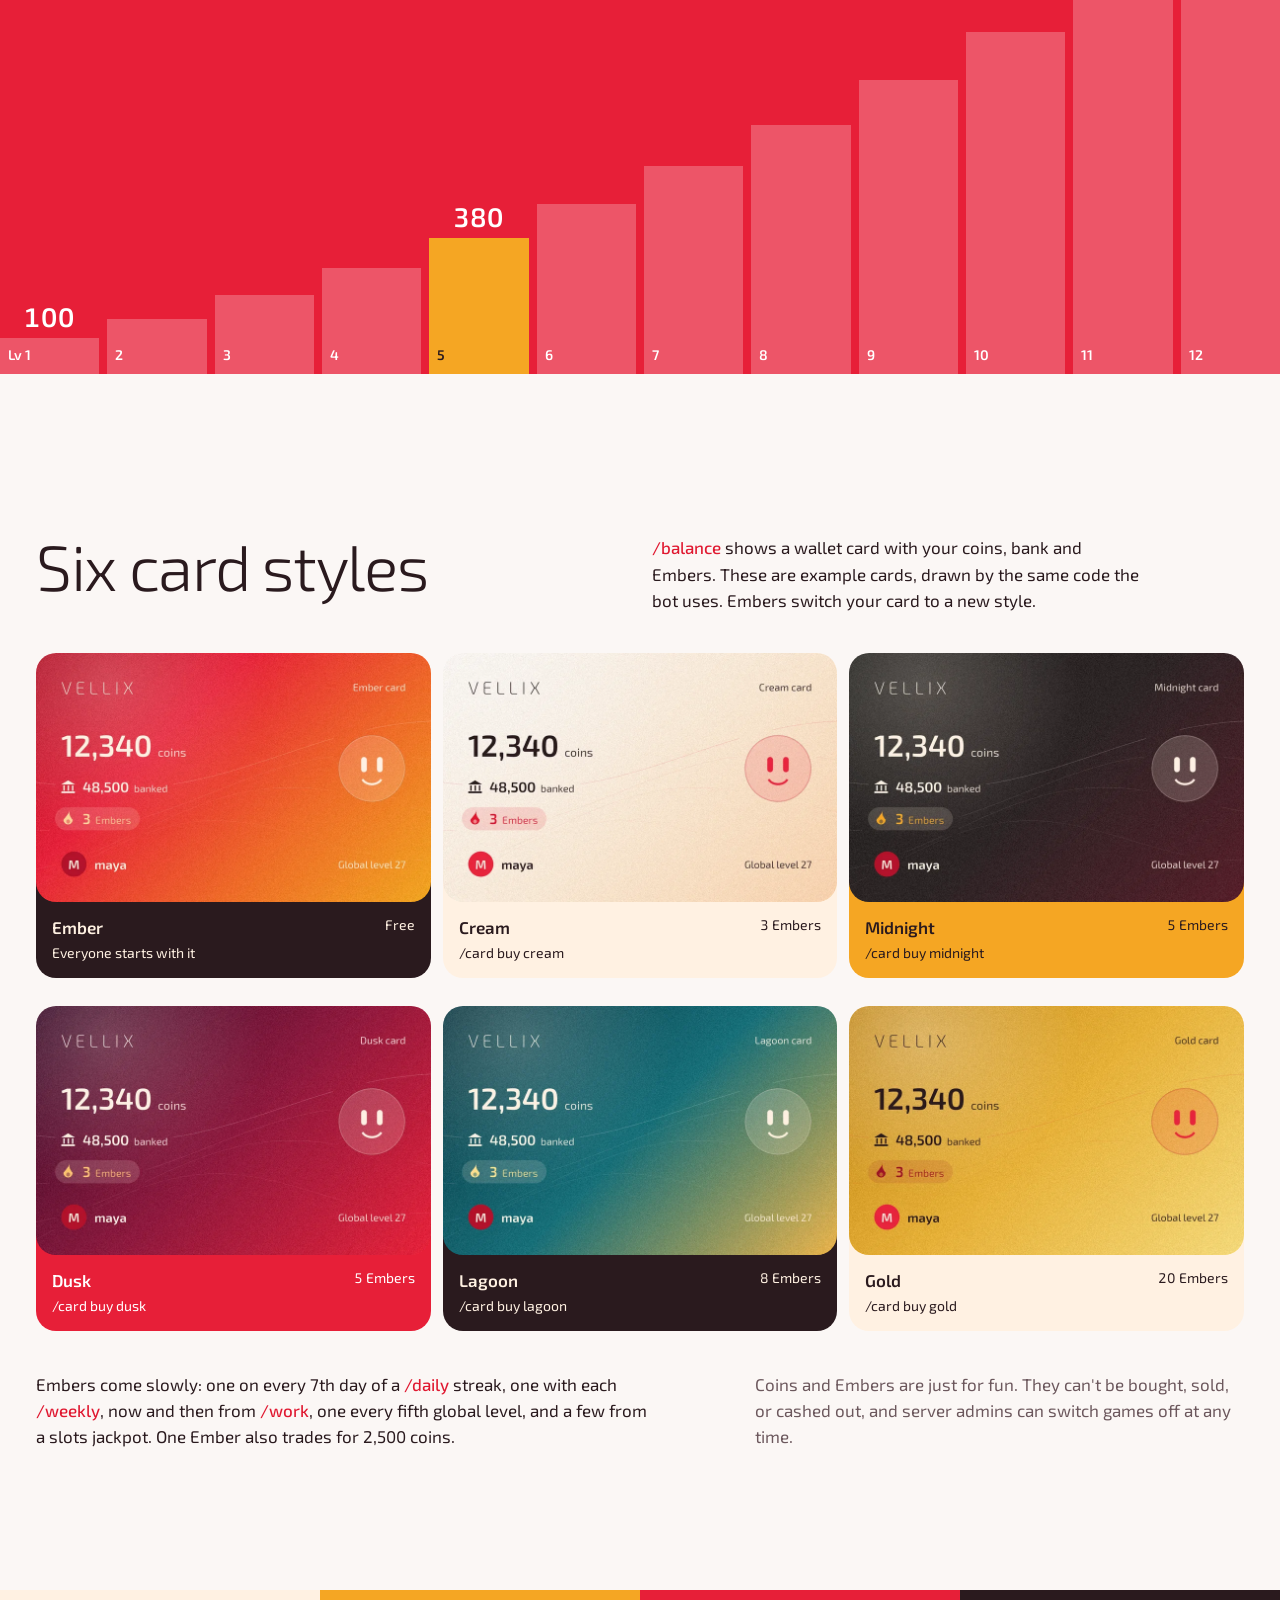
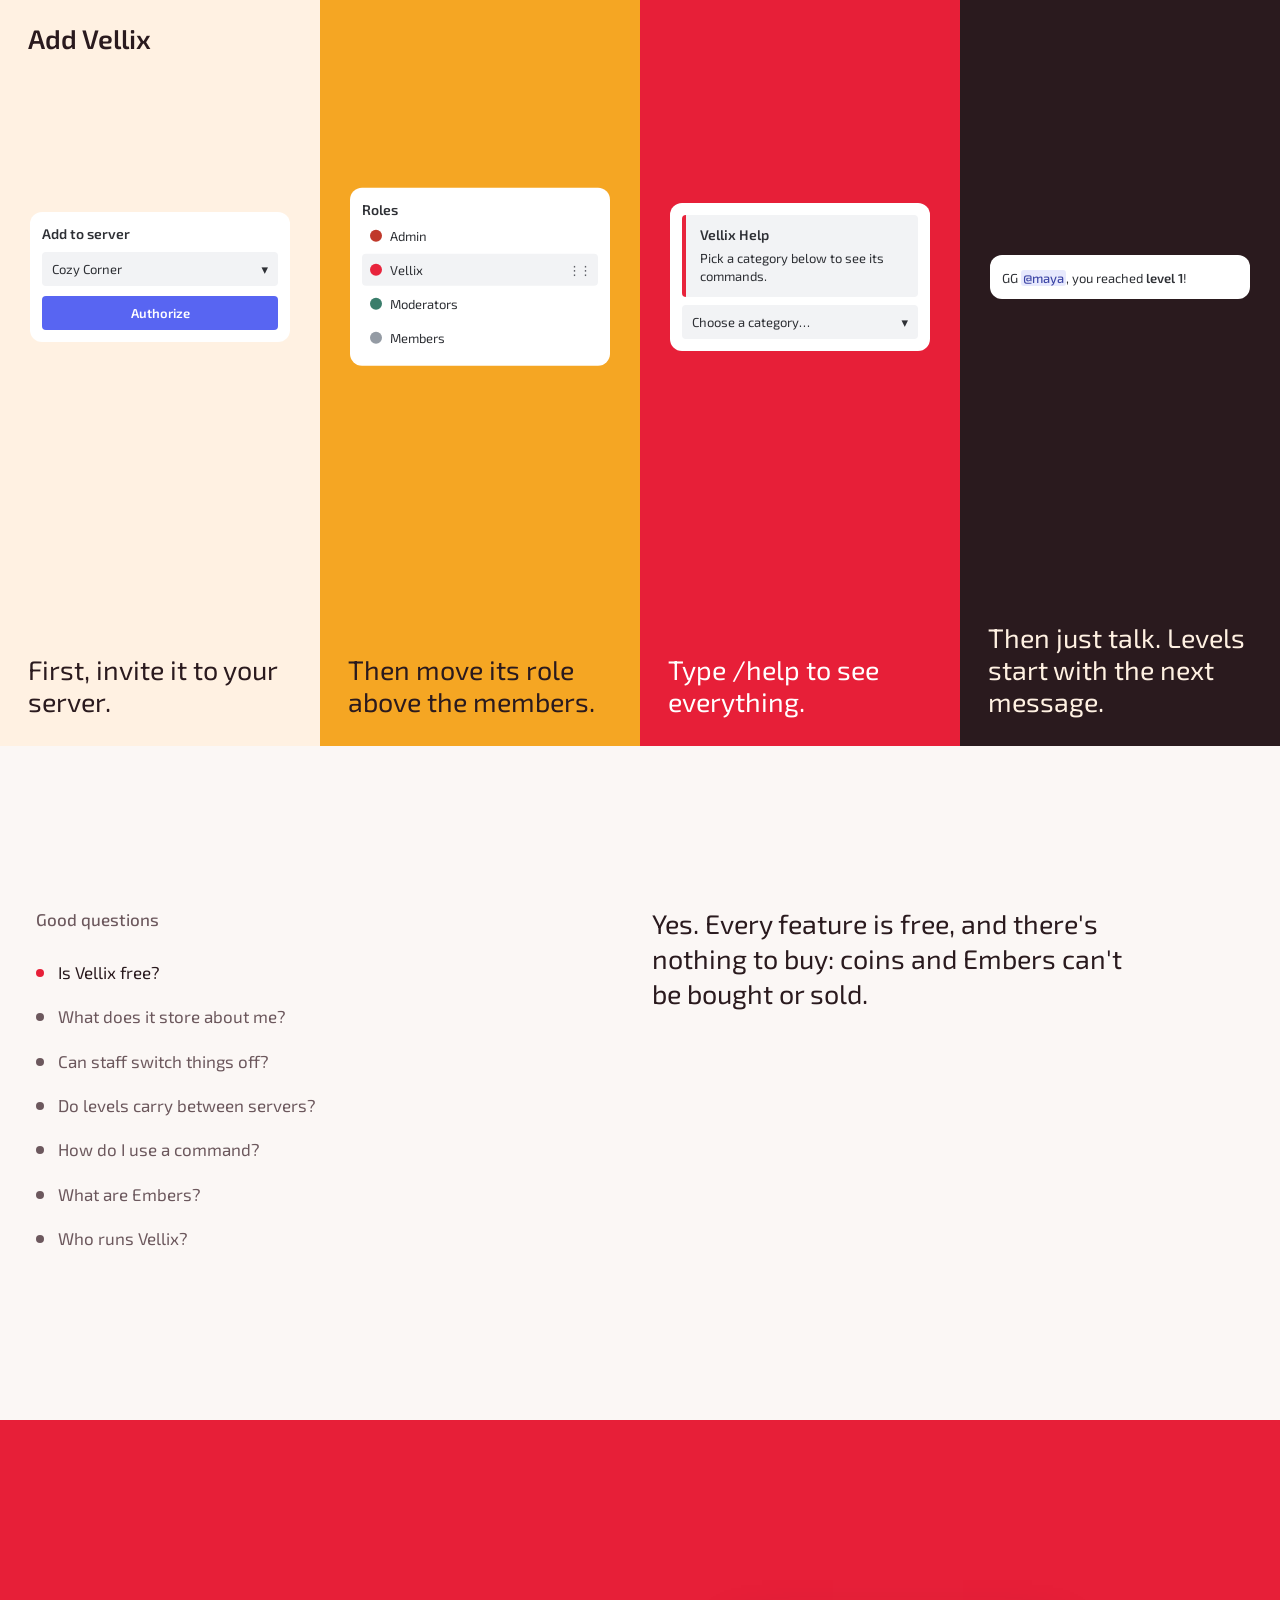
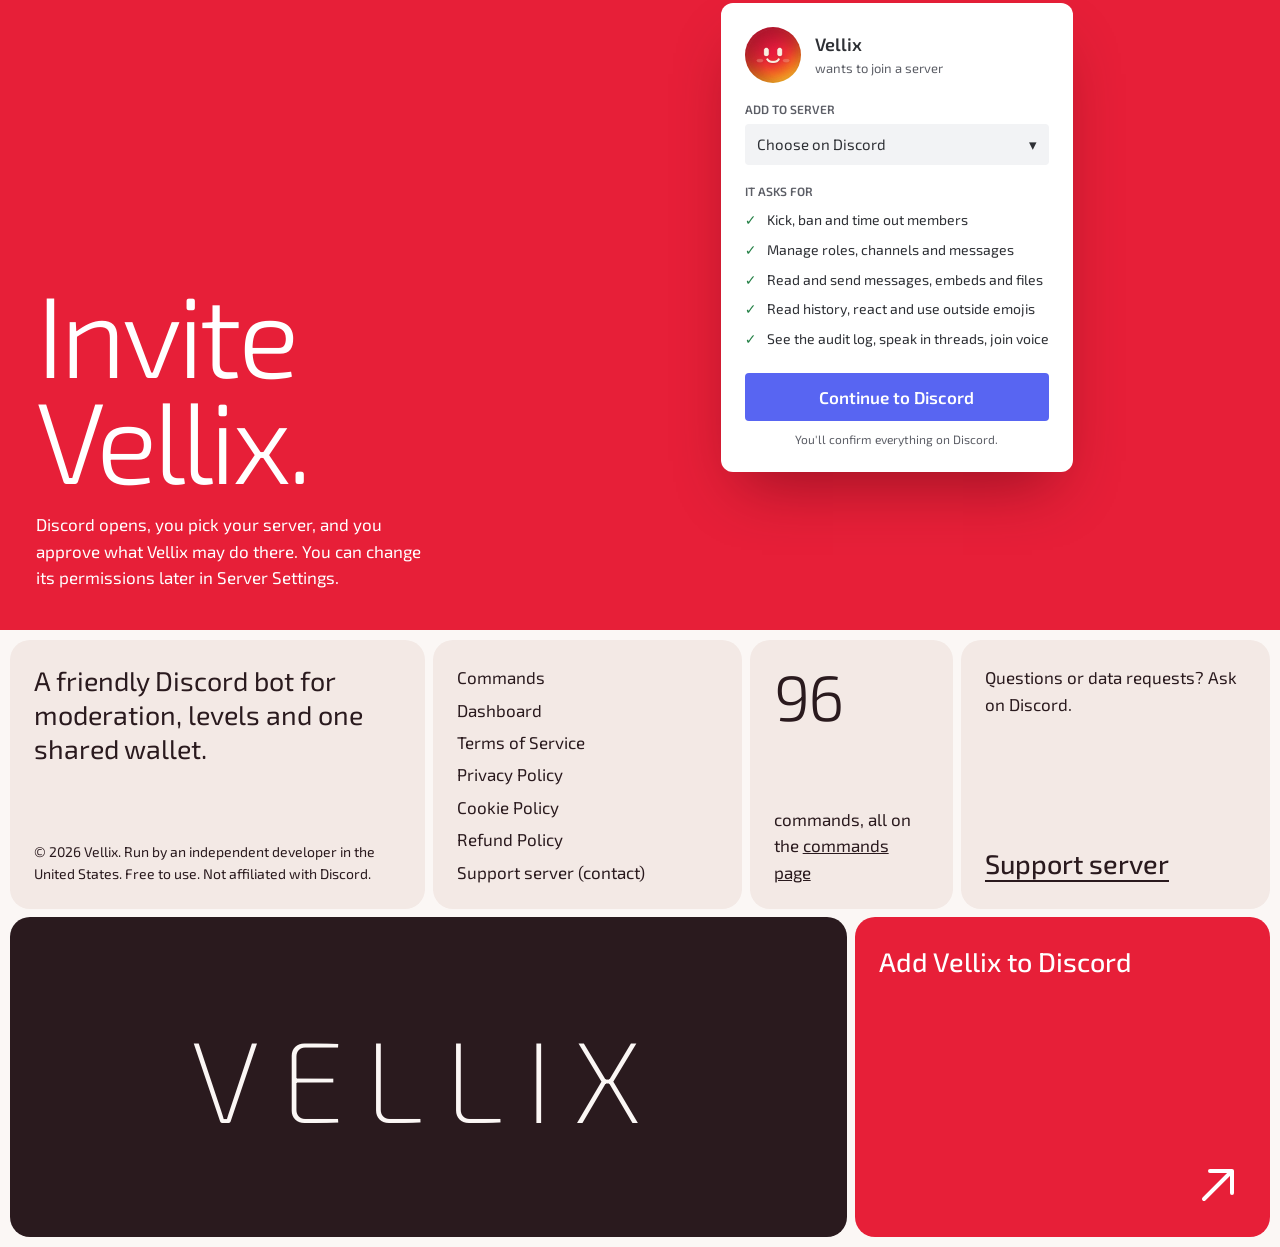
==== commit f3eddd51: "Restructure the site around Vellix's real output; keep Buddy and the colour scheme - Home: hero with" ====
--- a/index.html
+++ b/index.html
@@ -3,10 +3,10 @@
 <head>
 <meta charset="utf-8">
 <meta name="viewport" content="width=device-width, initial-scale=1">
-<title>Vellix: the friendly all-in-one Discord bot</title>
-<meta name="description" content="Moderation, AutoMod, global leveling, a cross-server economy, and games for your Discord server.">
-<meta property="og:title" content="Vellix: the friendly all-in-one Discord bot">
-<meta property="og:description" content="Moderation, AutoMod, global leveling, a cross-server economy, and games for your Discord server.">
+<title>Vellix: a friendly Discord bot for your server</title>
+<meta name="description" content="Moderation, AutoMod, levels that follow members to every server, one coin wallet for all of them, and games.">
+<meta property="og:title" content="Vellix: a friendly Discord bot for your server">
+<meta property="og:description" content="Moderation, AutoMod, levels that follow members to every server, one coin wallet for all of them, and games.">
 <meta property="og:image" content="/assets/social.jpg">
 <meta name="theme-color" content="#fbf7f5" media="(prefers-color-scheme: light)">
 <meta name="theme-color" content="#262624" media="(prefers-color-scheme: dark)">
@@ -15,23 +15,24 @@
   /* Theme, applied before the page draws so it never flashes:
      a ?theme= handed over from the dashboard wins, then this browser's saved choice, then the system setting */
   (function () {
-    var t = null, fromLink = new URLSearchParams(location.search).get("theme");
+    var d = document.documentElement, t = null, fromLink = new URLSearchParams(location.search).get("theme");
+    d.classList.add("js");
     try {
       if (fromLink === "light" || fromLink === "dark") localStorage.setItem("vellix-theme", fromLink);
       t = localStorage.getItem("vellix-theme");
     } catch (e) { t = fromLink; }
     if (t !== "light" && t !== "dark") t = window.matchMedia("(prefers-color-scheme: dark)").matches ? "dark" : "light";
-    document.documentElement.dataset.theme = t;
+    d.dataset.theme = t;
     /* Coming back from the dashboard: hide the orb until site.js glides it home (failsafe after 2.5 s) */
     if (location.hash === "#from-dashboard" || location.hash === "#from-glow") {
-      document.documentElement.classList.add("vx-arrive");
-      setTimeout(function () { document.documentElement.classList.remove("vx-arrive"); }, 2500);
+      d.classList.add("vx-arrive");
+      setTimeout(function () { d.classList.remove("vx-arrive"); }, 2500);
     }
     /* Motion: only when the visitor hasn't asked for reduced motion. If site.js never
        starts (blocked or failed), the timer removes the class so nothing stays hidden. */
     if (window.IntersectionObserver && !window.matchMedia("(prefers-reduced-motion: reduce)").matches) {
-      document.documentElement.classList.add("motion");
-      setTimeout(function () { if (!window.vxMotion) document.documentElement.classList.remove("motion"); }, 2500);
+      d.classList.add("motion");
+      setTimeout(function () { if (!window.vxMotion) d.classList.remove("motion"); }, 2500);
     }
   })();
 </script>
@@ -42,161 +43,385 @@
 </head>
 <body>
 <a class="skip-link" href="#main">Skip to content</a>
-<header class="site-header">
-  <div class="wrap">
-    <a class="wordmark" href="/" aria-label="Vellix home"><img src="/assets/favicon.png" alt="">VELLIX</a>
-    <nav class="nav" aria-label="Main">
-      <a href="/commands/">Commands</a>
-      <a href="#" data-support>Support</a>
-      <a href="#" data-dashboard>Dashboard</a>
-      <button class="theme-toggle" type="button" data-theme-toggle aria-label="Switch to dark mode">
-        <svg class="moon" viewBox="0 0 24 24" fill="none" stroke="currentColor" stroke-width="1.8" stroke-linecap="round" stroke-linejoin="round" aria-hidden="true"><path d="M20.5 14.2A8.5 8.5 0 0 1 9.8 3.5a8.5 8.5 0 1 0 10.7 10.7Z"/></svg>
-        <svg class="sun" viewBox="0 0 24 24" fill="none" stroke="currentColor" stroke-width="1.8" stroke-linecap="round" aria-hidden="true"><circle cx="12" cy="12" r="4.2"/><path d="M12 2.5v2M12 19.5v2M4.6 4.6 6 6M18 18l1.4 1.4M2.5 12h2M19.5 12h2M4.6 19.4 6 18M18 6l1.4-1.4"/></svg>
-      </button>
-      <a class="btn btn-primary" href="#" data-invite>Add to Discord</a>
-    </nav>
-  </div>
+<header class="bar">
+  <a class="wordmark" href="/" aria-label="Vellix home" translate="no"><img src="/assets/favicon.png" alt="" width="34" height="34">VELLIX</a>
+  <nav aria-label="Main">
+    <a href="/commands/">Commands</a>
+    <a class="hide-sm" href="#" data-dashboard>Dashboard</a>
+    <a class="hide-sm" href="#" data-support>Support</a>
+    <button class="theme-toggle" type="button" data-theme-toggle aria-label="Switch to dark mode">
+      <svg class="moon" viewBox="0 0 24 24" fill="none" stroke="currentColor" stroke-width="1.8" stroke-linecap="round" stroke-linejoin="round" aria-hidden="true"><path d="M20.5 14.2A8.5 8.5 0 0 1 9.8 3.5a8.5 8.5 0 1 0 10.7 10.7Z"/></svg>
+      <svg class="sun" viewBox="0 0 24 24" fill="none" stroke="currentColor" stroke-width="1.8" stroke-linecap="round" aria-hidden="true"><circle cx="12" cy="12" r="4.2"/><path d="M12 2.5v2M12 19.5v2M4.6 4.6 6 6M18 18l1.4 1.4M2.5 12h2M19.5 12h2M4.6 19.4 6 18M18 6l1.4-1.4"/></svg>
+    </button>
+    <a class="btn hide-xs" href="#" data-invite>Add to Discord</a>
+  </nav>
 </header>
 <main id="main" tabindex="-1">
 
-<section class="hero">
-  <div class="stage">
-    <div class="ring" aria-hidden="true" data-reveal="ring" data-reveal-delay="120"></div><div class="ring r2" aria-hidden="true" data-reveal="ring" data-reveal-delay="40"></div>
-    <a class="orb" href="http://localhost:8080" data-dashboard aria-label="Open the Vellix dashboard" data-reveal="orb" data-reveal-delay="0">
-      <img src="/assets/vellix-face.webp" alt="" width="720" height="720">
-      <span class="orb-hint" aria-hidden="true">Open dashboard</span>
-    </a>
-
-    <a class="float-card fc-level" href="/commands/?cat=leveling&amp;cmd=rank" aria-label="Leveling commands, starting with /rank">
-      <span class="who"><span class="dot"></span>maya reached level 12</span>
-      <span class="meter"><span style="width:62%"></span></span>
-      <span class="muted">880 / 1,420 XP to level 13</span>
-    </a>
-    <a class="float-card fc-daily" href="/commands/?cat=economy&amp;cmd=daily" aria-label="The /daily command and other economy commands">
-      <span class="chip">/daily</span>
-      <span class="big">+650 coins</span>
-      <span class="muted">4-day streak bonus</span>
-    </a>
-    <a class="float-card fc-bj" href="/commands/?cat=gambling&amp;cmd=blackjack" aria-label="The /blackjack command and other games">
-      <span class="who">Blackjack</span>
-      <span class="cards-hand"><b>A&spades;</b><b class="red">K&hearts;</b></span>
-      <span class="big">+1,500 coins</span>
-      <span class="muted">Natural 21 pays 3 to 2</span>
-    </a>
-  </div>
-
-  <h1 data-reveal data-reveal-delay="260">The friendly bot that runs your server</h1>
-  <p class="lede" data-reveal data-reveal-delay="360">Moderation, leveling that follows members to every server, and a coin economy with games. You set everything up with slash commands, in three steps.</p>
-  <div class="actions" data-reveal data-reveal-delay="460">
-    <a class="btn btn-primary" href="#" data-invite>Add Vellix to Discord</a>
-    <a class="btn btn-ghost" href="/commands/">Browse commands</a>
-  </div>
-</section>
-
-<section id="features">
-  <div class="wrap">
-    <div class="section-head" data-reveal>
-      <h2>Many jobs, one bot</h2>
-      <p>Use what your server needs and switch off the rest. Filters, logs, and welcome messages stay off until staff turn them on.</p>
-    </div>
-    <div class="pillars">
-      <div class="pillar" data-reveal>
-        <h3>Keep it safe</h3>
-        <p>Moderation tools for staff, with warning history and optional logs.</p>
-        <ul>
-          <li>Kick, ban, timeout, and warn, with each member's warning history</li>
-          <li>AutoMod for spam, invites, links, mass pings, and blocked words</li>
-          <li>Logs for edits, deletions, joins, leaves, and bans</li>
-        </ul>
-        <code>/automod toggle</code>
-      </div>
-      <div class="pillar" data-reveal>
-        <h3>Keep it lively</h3>
-        <p>Reasons for members to come back and keep talking.</p>
-        <ul>
-          <li>Server levels with role rewards</li>
-          <li>Global levels and a worldwide leaderboard</li>
-          <li>Daily rewards, coins, and casino games</li>
-        </ul>
-        <code>/rank</code>
-      </div>
-      <div class="pillar" data-reveal>
-        <h3>Keep it organized</h3>
-        <p>The everyday setup work, handled.</p>
-        <ul>
-          <li>Welcome and leave messages</li>
-          <li>An automatic role for new members</li>
-          <li>Self-role buttons and live member-count channels</li>
-        </ul>
-        <code>/rolepanel</code>
-      </div>
-    </div>
-  </div>
-</section>
-
-<section id="leveling">
-  <div class="wrap levels">
-    <div class="profile lift" role="group" aria-label="Example rank card" data-reveal="scale">
-      <span class="example-tag">Example</span>
-      <div class="row">
-        <div class="label"><span>This server</span><span>#3 of 1,204</span></div>
-        <div class="lvl">Level 12</div>
-        <div class="meter"><span style="width:62%"></span></div>
-      </div>
-      <div class="row">
-        <div class="label"><span>Global, every server</span><span>#148 worldwide</span></div>
-        <div class="lvl">Level 27</div>
-        <div class="meter"><span style="width:35%"></span></div>
-      </div>
-    </div>
-    <div data-reveal>
-      <h2>Two levels, one profile</h2>
-      <p>Every message earns XP twice: once for the server you're in, and once for a global level that follows you everywhere Vellix is.</p>
+<section class="hero" aria-labelledby="hero-title">
+  <div class="hero-left">
+    <div class="buddy-stage">
+      <a class="orb" href="http://localhost:8080" data-dashboard aria-label="Open the Vellix dashboard" data-reveal="orb" data-reveal-delay="0">
+        <img src="/assets/vellix-face.webp" alt="" width="720" height="720" fetchpriority="high">
+        <span class="orb-hint" aria-hidden="true">Open dashboard</span>
+      </a>
+    </div>
+    <div class="hero-copy">
+      <h1 id="hero-title"><span class="ln"><span>A friendly bot</span></span> <span class="ln"><span>for your server</span></span></h1>
+      <p class="lede">Vellix moderates, keeps levels that follow members to every server, and runs one coin wallet for all of them. Try a command in the example channel.</p>
+      <div class="actions">
+        <a class="btn" href="#" data-invite>Add Vellix to Discord</a>
+        <a class="text-link" href="/commands/">See all 96 commands</a>
+      </div>
+    </div>
+  </div>
+
+  <div class="hero-right">
+    <div class="dc" data-ui data-demo role="group" aria-label="Example Discord channel where you can try Vellix commands">
+      <div class="dc-head"><span class="hash" aria-hidden="true">#</span>general</div>
+      <ol class="dc-log" aria-live="polite" data-demo-log>
+        <li class="dc-msg">
+          <span class="dc-av av-maya" aria-hidden="true">M</span>
+          <div><p class="dc-used"><b>maya</b> used <span class="slash" data-demo-used>/balance</span></p></div>
+        </li>
+        <li class="dc-msg">
+          <span class="dc-av" aria-hidden="true"><img src="/assets/favicon.png" alt="" width="40" height="40"></span>
+          <div>
+            <p><span class="dc-name">Vellix</span><span class="dc-app">APP</span><span class="dc-time">Today at 9:41 PM</span></p>
+            <div data-demo-reply>
+              <div class="dc-embed" style="--bar:#e8243c">
+                <img src="/assets/cards/ember.webp" width="800" height="504" alt="maya's wallet card: 12,340 coins, 48,500 banked, 3 Embers, global level 27">
+                <p class="foot">One wallet for every server · /card shop to restyle it</p>
+              </div>
+            </div>
+          </div>
+        </li>
+      </ol>
+      <div class="dc-composer">
+        <p id="try-label">Try a command (example member and numbers)</p>
+        <div class="dc-chips" role="group" aria-labelledby="try-label">
+          <button class="chip" type="button" data-cmd="balance" aria-pressed="true">/balance</button>
+          <button class="chip" type="button" data-cmd="rank" aria-pressed="false">/rank</button>
+          <button class="chip" type="button" data-cmd="daily" aria-pressed="false">/daily</button>
+          <button class="chip" type="button" data-cmd="color" aria-pressed="false">/color this page</button>
+        </div>
+      </div>
+    </div>
+  </div>
+</section>
+
+<section class="showcase" aria-labelledby="show-title">
+  <div class="row" tabindex="0" aria-label="Replies Vellix posts in a server. Scroll sideways for more." data-row>
+    <div class="panel" data-name="Two levels at once" data-text="Server XP stays in your server. Global XP follows each member to every server with Vellix.">
+      <div class="dc dc-dark" data-ui>
+        <ol class="dc-log">
+          <li class="dc-msg"><span class="dc-av av-maya" aria-hidden="true">M</span><div><p class="dc-used"><b>maya</b> used <span class="slash">/rank</span></p></div></li>
+          <li class="dc-msg"><span class="dc-av" aria-hidden="true"><img src="/assets/favicon.png" alt="" width="40" height="40"></span>
+          <div><p><span class="dc-name">Vellix</span><span class="dc-app">APP</span><span class="dc-time">Today at 6:03 PM</span></p>
+          <div class="dc-embed" style="--bar:#e8243c">
+            <p class="t">maya</p>
+            <div class="f"><p class="fn">🏠 Server · Level 12 · #3</p><p class="meter">▰▰▰▰▰▰▰▰▱▱▱▱▱▱</p><p>880 / 1,420 XP · 7,910 total</p></div> <!-- taste-skill-ignore: Vellix's real reply text -->
+            <div class="f"><p class="fn">🌍 Global · Level 27 · #148</p><p class="meter">▰▰▰▰▱▱▱▱▱▱▱▱▱▱</p><p>1,790 / 5,095 XP · 53,045 total</p></div> <!-- taste-skill-ignore: Vellix's real reply text -->
+            <p class="foot">Every global level-up pays 100 × level in coins</p>
+          </div></div></li>
+        </ol>
+      </div>
+    </div>
+    <div class="panel" data-name="Games with buttons" data-text="Blackjack, slots, dice and coinflip, paid in coins from the one wallet members keep everywhere.">
+      <div class="dc dc-dark" data-ui>
+        <ol class="dc-log">
+          <li class="dc-msg"><span class="dc-av av-kai" aria-hidden="true">K</span><div><p class="dc-used"><b>kai</b> used <span class="slash">/blackjack</span></p></div></li>
+          <li class="dc-msg"><span class="dc-av" aria-hidden="true"><img src="/assets/favicon.png" alt="" width="40" height="40"></span>
+          <div><p><span class="dc-name">Vellix</span><span class="dc-app">APP</span><span class="dc-time">Today at 6:10 PM</span></p>
+          <div class="dc-embed" style="--bar:#e8243c">
+            <p class="t">🃏 Blackjack</p>
+            <div class="dc-fields"><div><p class="fn">Your hand (15)</p><p>9♣ 6♥</p></div><div><p class="fn">Dealer (?)</p><p>K♠ 🂠</p></div></div> <!-- taste-skill-ignore: Vellix's real reply text -->
+            <div class="f"><p class="fn">Bet</p><p>🪙 <strong>1,000</strong></p></div> <!-- taste-skill-ignore: Vellix's real reply text -->
+          </div>
+          <div class="dc-buttons" aria-hidden="true"><span class="primary">Hit</span><span>Stand</span><span>Double</span></div></div></li>
+        </ol>
+      </div>
+    </div>
+    <div class="panel" data-name="Highlights" data-text="Pick words to watch. Vellix DMs you when someone says one in a channel you can read.">
+      <div class="dc dc-dark" data-ui>
+        <ol class="dc-log"><li class="dc-msg">
+          <span class="dc-av" aria-hidden="true"><img src="/assets/favicon.png" alt="" width="40" height="40"></span>
+          <div><p><span class="dc-name">Vellix</span><span class="dc-app">APP</span><span class="dc-time">Today at 7:04 PM</span></p>
+          <div class="dc-embed" style="--bar:#f5a623">
+            <p class="t">"pizza" in #general</p>
+            <p>kai: who's around tonight?</p>
+            <p>juno: me, after dinner</p>
+            <p><strong>sam: pizza and a movie night?</strong></p>
+            <p class="foot">Cozy Corner · /highlights remove to stop</p>
+          </div>
+          <div class="dc-buttons" aria-hidden="true"><span>Jump to message</span></div></div>
+        </li></ol>
+      </div>
+    </div>
+    <div class="panel" data-name="AutoMod" data-text="Invite links, spam, mass pings and blocked words, removed as they arrive. Each filter stays off until staff turn it on.">
+      <div class="dc dc-dark" data-ui>
+        <ol class="dc-log">
+          <li class="dc-msg"><span class="dc-av av-sam" aria-hidden="true">S</span><div><p><span class="dc-name">sam</span><span class="dc-time">Today at 6:15 PM</span></p><p class="dc-gone">Message removed by AutoMod</p></div></li>
+          <li class="dc-msg"><span class="dc-av" aria-hidden="true"><img src="/assets/favicon.png" alt="" width="40" height="40"></span>
+          <div><p><span class="dc-name">Vellix</span><span class="dc-app">APP</span><span class="dc-time">Today at 6:15 PM</span></p>
+          <p class="dc-text"><span class="dc-mention">@sam</span>, invite link isn't allowed here.</p></div></li>
+        </ol>
+      </div>
+    </div>
+    <div class="panel" data-name="Welcome messages" data-text="Greets everyone who joins, counts them in, and can give each new member a starting role.">
+      <div class="dc dc-dark" data-ui>
+        <ol class="dc-log"><li class="dc-msg">
+          <span class="dc-av" aria-hidden="true"><img src="/assets/favicon.png" alt="" width="40" height="40"></span>
+          <div><p><span class="dc-name">Vellix</span><span class="dc-app">APP</span><span class="dc-time">Today at 6:20 PM</span></p>
+          <p class="dc-text">Welcome <span class="dc-mention">@juno</span> to <strong>Cozy Corner</strong>! You are member #128.</p></div>
+        </li></ol>
+      </div>
+    </div>
+    <div class="panel" data-name="Reminders" data-text="Ask for a nudge in ten minutes or ten days. Vellix pings you in the same channel, or by DM.">
+      <div class="dc dc-dark" data-ui>
+        <ol class="dc-log">
+          <li class="dc-msg"><span class="dc-av av-maya" aria-hidden="true">M</span><div><p class="dc-used"><b>maya</b> used <span class="slash">/remindme</span></p></div></li>
+          <li class="dc-msg"><span class="dc-av" aria-hidden="true"><img src="/assets/favicon.png" alt="" width="40" height="40"></span>
+          <div><p><span class="dc-name">Vellix</span><span class="dc-app">APP</span><span class="dc-time">Today at 6:31 PM</span></p>
+          <div class="dc-embed" style="--bar:#2fa866"><p>✅ I'll remind you in 2 hours (Today at 8:31 PM): water the plants</p></div></div></li> <!-- taste-skill-ignore: Vellix's real reply text -->
+        </ol>
+      </div>
+    </div>
+    <div class="panel" data-name="Level-ups" data-text="Every message earns XP. When someone levels up, Vellix says so, in the chat or in a channel you pick.">
+      <div class="dc dc-dark" data-ui>
+        <ol class="dc-log"><li class="dc-msg">
+          <span class="dc-av" aria-hidden="true"><img src="/assets/favicon.png" alt="" width="40" height="40"></span>
+          <div><p><span class="dc-name">Vellix</span><span class="dc-app">APP</span><span class="dc-time">Today at 6:02 PM</span></p>
+          <p class="dc-text">GG <span class="dc-mention">@maya</span>, you reached <strong>level 13</strong>!</p></div>
+        </li></ol>
+      </div>
+    </div>
+  </div>
+  <div class="showcase-side">
+    <h2 id="show-title" data-side-name>Two levels at once</h2>
+    <p data-side-text>Server XP stays in your server. Global XP follows each member to every server with Vellix.</p>
+    <div class="showcase-nav">
+      <button type="button" data-row-prev aria-label="Previous reply"><svg viewBox="0 0 24 24" fill="none" stroke="currentColor" stroke-width="2.4" stroke-linecap="round" stroke-linejoin="round" aria-hidden="true"><path d="M15 5l-7 7 7 7"/></svg></button>
+      <button type="button" data-row-next aria-label="Next reply"><svg viewBox="0 0 24 24" fill="none" stroke="currentColor" stroke-width="2.4" stroke-linecap="round" stroke-linejoin="round" aria-hidden="true"><path d="M9 5l7 7-7 7"/></svg></button>
+    </div>
+  </div>
+</section>
+
+<section class="setup" aria-labelledby="setup-title">
+  <div class="setup-field">
+    <div class="dc" data-ui aria-label="Preview of a channel with your settings" data-setup-preview>
+      <div class="dc-head"><span class="hash" aria-hidden="true">#</span>general</div>
+      <ol class="dc-log" aria-live="polite">
+        <li class="dc-msg">
+          <span class="dc-av" aria-hidden="true"><img src="/assets/favicon.png" alt="" width="40" height="40"></span>
+          <div><p><span class="dc-name">Vellix</span><span class="dc-app">APP</span><span class="dc-time">Today at 4:58 PM</span></p>
+          <p class="dc-text" data-out-welcome>Welcome <span class="dc-mention">@juno</span> to <strong>Cozy Corner</strong>! You are member #128.</p></div>
+        </li>
+        <li class="dc-msg" data-out-spam>
+          <span class="dc-av av-sam" aria-hidden="true">S</span>
+          <div><p><span class="dc-name">sam</span><span class="dc-time">Today at 5:01 PM</span></p>
+          <p class="dc-text">come join my server discord.gg/sams-lounge</p></div>
+        </li>
+        <li class="dc-msg" data-out-blocked hidden>
+          <span class="dc-av" aria-hidden="true"><img src="/assets/favicon.png" alt="" width="40" height="40"></span>
+          <div><p><span class="dc-name">Vellix</span><span class="dc-app">APP</span><span class="dc-time">Today at 5:01 PM</span></p>
+          <p class="dc-text"><span class="dc-mention">@sam</span>, invite link isn't allowed here.</p></div>
+        </li>
+        <li class="dc-msg" data-out-chat>
+          <span class="dc-av av-maya" aria-hidden="true">M</span>
+          <div><p><span class="dc-name">maya</span><span class="dc-time">Today at 5:03 PM</span></p>
+          <p class="dc-text">welcome juno! that was a fun game night</p></div>
+        </li>
+        <li class="dc-msg" data-out-levelup>
+          <span class="dc-av" aria-hidden="true"><img src="/assets/favicon.png" alt="" width="40" height="40"></span>
+          <div><p><span class="dc-name">Vellix</span><span class="dc-app">APP</span><span class="dc-time">Today at 5:03 PM</span></p>
+          <p class="dc-text" data-out-levelmsg>GG <span class="dc-mention">@maya</span>, you reached <strong>level 13</strong>!</p></div>
+        </li>
+      </ol>
+    </div>
+  </div>
+  <div class="setup-col">
+    <h2 id="setup-title" data-reveal>Set it up your way</h2>
+    <p class="setup-intro" data-reveal>Change these and watch the example channel follow along. They're the same settings staff change with <span class="cmd">/welcome</span>, <span class="cmd">/automod</span> and <span class="cmd">/levels</span>, or on the dashboard.</p>
+
+    <div class="block" data-reveal>
+      <h3>Greet everyone who joins.</h3>
+      <p>Write the welcome in your own words. <strong>{user}</strong>, <strong>{server}</strong> and <strong>{count}</strong> fill themselves in, and **double stars** make text bold.</p>
+      <div class="control">
+        <label for="set-welcome">Welcome message</label>
+        <input class="field" id="set-welcome" maxlength="200" value="Welcome {user} to **{server}**! You are member #{count}." data-set-welcome>
+      </div>
+    </div>
+
+    <div class="block" data-reveal>
+      <h3>Stop invite spam before anyone clicks.</h3>
+      <p>AutoMod removes the message, posts a short note for six seconds and logs a warning. Like every filter, it starts switched off.</p>
+      <div class="control">
+        <button class="switch" type="button" role="switch" aria-checked="false" data-set-invites><span class="track" aria-hidden="true"></span>Block invite links</button>
+      </div>
+    </div>
+
+    <div class="block" data-reveal>
+      <h3>Cheer when someone levels up.</h3>
+      <p>Level-up messages go in the chat where it happened, or to one channel, or nowhere at all.</p>
+      <div class="control">
+        <span class="label" id="lv-label">Level-up messages</span>
+        <div class="segmented" role="group" aria-labelledby="lv-label">
+          <button type="button" aria-pressed="true" data-set-levelup="on">In the chat</button>
+          <button type="button" aria-pressed="false" data-set-levelup="off">Off</button>
+        </div>
+      </div>
+    </div>
+
+    <div class="block" data-reveal>
+      <h3>Say it your way, too.</h3>
+      <p><strong>{user}</strong> and <strong>{level}</strong> fill themselves in.</p>
+      <div class="control">
+        <label for="set-levelmsg">Level-up message</label>
+        <input class="field" id="set-levelmsg" maxlength="200" value="GG {user}, you reached **level {level}**!" data-set-levelmsg>
+        <p class="hint">Server XP goes up 15 to 25 a message, once a minute. Staff can speed it up or slow it down from 0.25× to 3×.</p>
+      </div>
+    </div>
+  </div>
+</section>
+
+<section class="xp" aria-labelledby="xp-title">
+  <div class="xp-head">
+    <p class="xp-figure" data-reveal>15–25 XP</p>
+    <h2 id="xp-title" data-reveal>for each message, at most once a minute</h2>
+    <p data-reveal>Each level needs a little more than the last. Every fifth global level also pays an Ember. Global XP shares one cooldown across every server, so joining more servers doesn't speed it up.</p>
+  </div>
+  <ol class="bars" data-ui data-reveal aria-label="XP needed for each level, levels 1 to 12">
+    <li style="--v:100;--i:0" tabindex="0"><span class="val">100</span><span class="lv">Lv 1</span></li>
+    <li style="--v:155;--i:1" tabindex="0"><span class="val tip">155</span><span class="lv">2</span></li>
+    <li style="--v:220;--i:2" tabindex="0"><span class="val tip">220</span><span class="lv">3</span></li>
+    <li style="--v:295;--i:3" tabindex="0"><span class="val tip">295</span><span class="lv">4</span></li>
+    <li style="--v:380;--i:4" tabindex="0" class="is-accent"><span class="val">380</span><span class="lv">5</span></li>
+    <li style="--v:475;--i:5" tabindex="0"><span class="val tip">475</span><span class="lv">6</span></li>
+    <li style="--v:580;--i:6" tabindex="0"><span class="val tip">580</span><span class="lv">7</span></li>
+    <li style="--v:695;--i:7" tabindex="0"><span class="val tip">695</span><span class="lv">8</span></li>
+    <li style="--v:820;--i:8" tabindex="0"><span class="val tip">820</span><span class="lv">9</span></li>
+    <li style="--v:955;--i:9" tabindex="0"><span class="val tip">955</span><span class="lv">10</span></li>
+    <li style="--v:1100;--i:10" tabindex="0"><span class="val tip">1,100</span><span class="lv">11</span></li>
+    <li style="--v:1255;--i:11" tabindex="0"><span class="val">1,255</span><span class="lv">12</span></li>
+  </ol>
+</section>
+
+<section class="styles" aria-labelledby="styles-title">
+  <div class="styles-head">
+    <h2 id="styles-title" data-reveal>Six card styles</h2>
+    <p data-reveal><span class="cmd">/balance</span> shows a wallet card with your coins, bank and Embers. These are example cards, drawn by the same code the bot uses. Embers switch your card to a new style.</p>
+  </div>
+  <div class="tiles">
+    <figure class="tile" data-reveal><div class="pic"><img src="/assets/cards/ember.webp" width="800" height="504" loading="lazy" alt="Example wallet card in the Ember style: crimson to amber"></div>
+      <figcaption class="strip-1"><b>Ember</b><span>Free</span><span class="how">Everyone starts with it</span></figcaption></figure>
+    <figure class="tile" data-reveal><div class="pic"><img src="/assets/cards/cream.webp" width="800" height="504" loading="lazy" alt="Example wallet card in the Cream style: pale cream with wine text"></div>
+      <figcaption class="strip-2"><b>Cream</b><span>3 Embers</span><span class="how">/card buy cream</span></figcaption></figure>
+    <figure class="tile" data-reveal><div class="pic"><img src="/assets/cards/midnight.webp" width="800" height="504" loading="lazy" alt="Example wallet card in the Midnight style: warm dark grey"></div>
+      <figcaption class="strip-3"><b>Midnight</b><span>5 Embers</span><span class="how">/card buy midnight</span></figcaption></figure>
+    <figure class="tile" data-reveal><div class="pic"><img src="/assets/cards/dusk.webp" width="800" height="504" loading="lazy" alt="Example wallet card in the Dusk style: plum to crimson"></div>
+      <figcaption class="strip-4"><b>Dusk</b><span>5 Embers</span><span class="how">/card buy dusk</span></figcaption></figure>
+    <figure class="tile" data-reveal><div class="pic"><img src="/assets/cards/lagoon.webp" width="800" height="504" loading="lazy" alt="Example wallet card in the Lagoon style: deep teal to gold"></div>
+      <figcaption class="strip-1"><b>Lagoon</b><span>8 Embers</span><span class="how">/card buy lagoon</span></figcaption></figure>
+    <figure class="tile" data-reveal><div class="pic"><img src="/assets/cards/gold.webp" width="800" height="504" loading="lazy" alt="Example wallet card in the Gold style: warm gold with wine text"></div>
+      <figcaption class="strip-2"><b>Gold</b><span>20 Embers</span><span class="how">/card buy gold</span></figcaption></figure>
+  </div>
+  <div class="styles-note">
+    <p data-reveal>Embers come slowly: one on every 7th day of a <span class="cmd">/daily</span> streak, one with each <span class="cmd">/weekly</span>, now and then from <span class="cmd">/work</span>, one every fifth global level, and a few from a slots jackpot. One Ember also trades for 2,500 coins.</p>
+    <p data-reveal>Coins and Embers are just for fun. They can't be bought, sold, or cashed out, and server admins can switch games off at any time.</p>
+  </div>
+</section>
+
+<section class="steps" aria-labelledby="steps-title">
+  <div class="step">
+    <h2 id="steps-title">Add Vellix</h2>
+    <div class="frag" data-reveal><div class="dc mini" data-ui>
+      <p class="t">Add to server</p>
+      <p class="sel"><span>Cozy Corner</span><span aria-hidden="true">▾</span></p>
+      <p class="go">Authorize</p>
+    </div></div>
+    <p class="clause">First, invite it to your server.</p>
+  </div>
+  <div class="step">
+    <div class="frag" data-reveal><div class="dc mini" data-ui>
+      <p class="t">Roles</p>
+      <p class="role"><i style="background:#c0392b"></i>Admin</p>
+      <p class="role is-moved"><i style="background:#e8243c"></i>Vellix<span class="grip" aria-hidden="true">⋮⋮</span></p>
+      <p class="role"><i style="background:#3a7d6b"></i>Moderators</p>
+      <p class="role"><i style="background:#949ba4"></i>Members</p>
+    </div></div>
+    <p class="clause">Then move its role above the members.</p>
+  </div>
+  <div class="step">
+    <div class="frag" data-reveal><div class="dc mini" data-ui>
+      <div class="dc-embed" style="--bar:#e8243c;margin:0">
+        <p class="t">Vellix Help</p>
+        <p>Pick a category below to see its commands.</p>
+      </div>
+      <p class="sel"><span>Choose a category…</span><span aria-hidden="true">▾</span></p>
+    </div></div>
+    <p class="clause">Type /help to see everything.</p>
+  </div>
+  <div class="step">
+    <div class="frag" data-reveal><div class="dc mini" data-ui>
+      <p class="dc-text">GG <span class="dc-mention">@maya</span>, you reached <strong>level 1</strong>!</p>
+    </div></div>
+    <p class="clause">Then just talk. Levels start with the next message.</p>
+  </div>
+</section>
+
+<section class="faq-wrap" aria-labelledby="faq-title">
+  <div class="faq" data-faq>
+    <h2 id="faq-title">Good questions</h2>
+    <button class="q" type="button" id="q1" aria-controls="a1" aria-expanded="true">Is Vellix free?</button>
+    <div class="a" id="a1" role="region" aria-labelledby="q1"><p>Yes. Every feature is free, and there's nothing to buy: coins and Embers can't be bought or sold.</p></div>
+    <button class="q" type="button" id="q2" aria-controls="a2" aria-expanded="false">What does it store about me?</button>
+    <div class="a" id="a2" role="region" aria-labelledby="q2"><p>Your user ID and username, your levels and balances, and the things you set yourself, like highlights and reminders. It never stores the text of your chat messages. The <a href="/privacy/">Privacy Policy</a> lists everything.</p></div>
+    <button class="q" type="button" id="q3" aria-controls="a3" aria-expanded="false">Can staff switch things off?</button>
+    <div class="a" id="a3" role="region" aria-labelledby="q3"><p>Yes. Leveling, the economy, games, each AutoMod filter, logs and welcome messages switch on or off for each server.</p></div>
+    <button class="q" type="button" id="q4" aria-controls="a4" aria-expanded="false">Do levels carry between servers?</button>
+    <div class="a" id="a4" role="region" aria-labelledby="q4"><p>Your global level does: it follows you to every server with Vellix. Server levels stay in their server. <span class="cmd">/lbprivacy</span> hides your name on the global leaderboards.</p></div>
+    <button class="q" type="button" id="q5" aria-controls="a5" aria-expanded="false">How do I use a command?</button>
+    <div class="a" id="a5" role="region" aria-labelledby="q5"><p>Type / and pick it from the list, or mention Vellix first, like <strong>@Vellix balance</strong>. Short names work too: bal, lb and av.</p></div>
+    <button class="q" type="button" id="q6" aria-controls="a6" aria-expanded="false">What are Embers?</button>
+    <div class="a" id="a6" role="region" aria-labelledby="q6"><p>The rare currency. You earn them slowly, from streaks, weekly rewards and global levels, and spend them on card styles or trade them for coins: one Ember is 2,500 coins.</p></div>
+    <button class="q" type="button" id="q7" aria-controls="a7" aria-expanded="false">Who runs Vellix?</button>
+    <div class="a" id="a7" role="region" aria-labelledby="q7"><p>An independent developer in the United States. Questions and data requests go to the <a href="#" data-support>support server</a>.</p></div>
+  </div>
+</section>
+
+<section class="cta" aria-labelledby="cta-title">
+  <div class="cta-copy">
+    <h2 id="cta-title" data-reveal>Invite<br>Vellix.</h2>
+    <p data-reveal>Discord opens, you pick your server, and you approve what Vellix may do there. You can change its permissions later in Server Settings.</p>
+  </div>
+  <div class="dialog" data-reveal>
+    <div class="dc" data-ui>
+      <div class="who"><img src="/assets/vellix-face.webp" width="56" height="56" alt=""><div><p class="nm">Vellix</p><p class="dc-sub">wants to join a server</p></div></div>
+      <p class="lbl">ADD TO SERVER</p>
+      <p class="sel"><span>Choose on Discord</span><span aria-hidden="true">▾</span></p>
+      <p class="lbl">IT ASKS FOR</p>
       <ul>
-        <li>Server staff set role rewards, XP rates, and no-XP channels.</li>
-        <li>Global XP can't be edited by any server, and joining more servers doesn't earn it faster.</li>
-        <li>Every new global level pays out coins.</li>
-        <li>Prefer to stay off the global leaderboard? <span class="cmd">/lbprivacy</span> hides your name.</li>
+        <li>Kick, ban and time out members</li>
+        <li>Manage roles, channels and messages</li>
+        <li>Read and send messages, embeds and files</li>
+        <li>Read history, react and use outside emojis</li>
+        <li>See the audit log, speak in threads, join voice</li>
       </ul>
-    </div>
-  </div>
-</section>
-
-<section id="economy">
-  <div class="wrap">
-    <div class="section-head" data-reveal>
-      <h2>One wallet, every server</h2>
-      <p>Earn coins with daily, weekly, and work rewards, keep them safe in the bank, and spend them on games. Rare Embers unlock new styles for your <span class="cmd">/balance</span> wallet card.</p>
-    </div>
-    <div class="economy">
-      <div class="game lift" data-reveal><span class="cmd">/blackjack</span><p>Hit, stand, or double against the dealer.</p></div>
-      <div class="game lift" data-reveal><span class="cmd">/slots</span><p>Three reels. Match symbols for up to 1,000 times your bet.</p></div>
-      <div class="game lift" data-reveal><span class="cmd">/dice</span><p>Roll two dice against Vellix. Higher total wins.</p></div>
-      <div class="game lift" data-reveal><span class="cmd">/coinflip</span><p>Call heads or tails to double your bet.</p></div>
-    </div>
-    <p class="note" data-reveal="fade">Coins and Embers are just for fun. They can't be bought, sold, or cashed out, and server admins can switch games off at any time.</p>
-  </div>
-</section>
-
-<section id="start">
-  <div class="wrap">
-    <div class="start" data-reveal="scale">
-      <h2>Add Vellix in three steps</h2>
-      <ol>
-        <li data-reveal><p>Click <strong>Add to Discord</strong> and choose your server.</p></li>
-        <li data-reveal><p>In Server Settings, drag the Vellix role above the roles you want it to manage.</p></li>
-        <li data-reveal><p>Type <strong>/help</strong> to see every command by category.</p></li>
-      </ol>
-      <a class="btn btn-primary" href="#" data-invite>Add Vellix to Discord</a>
+      <a class="btn" href="#" data-invite>Continue to Discord</a>
+      <p class="small">You'll confirm everything on Discord.</p>
     </div>
   </div>
 </section>
 
 </main>
-<footer>
-  <div class="wrap" data-reveal="fade">
-    <p class="footer-about">&copy; <span data-year>2026</span> Vellix. Run by an independent developer in the United States.<br>Free to use. Not affiliated with Discord.</p>
-    <nav aria-label="Footer">
+<footer class="foot">
+  <div class="foot-grid" data-reveal="fade">
+    <div class="tile-f t-statement">
+      <p class="line">A friendly Discord bot for moderation, levels and one shared wallet.</p>
+      <p class="footer-about">&copy; <span data-year>2026</span> Vellix. Run by an independent developer in the United States. Free to use. Not affiliated with Discord.</p>
+    </div>
+    <nav class="tile-f t-nav" aria-label="Footer">
       <a href="/commands/">Commands</a>
       <a href="#" data-dashboard>Dashboard</a>
       <a href="/terms/">Terms of Service</a>
@@ -205,6 +430,11 @@
       <a href="/refunds/">Refund Policy</a>
       <a href="#" data-support>Support server (contact)</a>
     </nav>
+    <div class="tile-f t-count"><p class="n">96</p><p>commands, all on the <a href="/commands/">commands page</a></p></div>
+    <div class="tile-f t-contact"><p>Questions or data requests? Ask on Discord.</p><a href="#" data-support>Support server</a></div>
+    <div class="tile-f t-word" aria-hidden="true">VELLIX</div>
+    <a class="tile-f t-go" href="#" data-invite><span>Add Vellix to Discord</span>
+      <svg viewBox="0 0 56 56" fill="none" stroke="currentColor" stroke-width="4" stroke-linecap="round" stroke-linejoin="round" aria-hidden="true"><path d="M14 42 42 14M20 14h22v22"/></svg></a>
   </div>
 </footer>
 <script src="/assets/site.js"></script>
--- a/assets/style.css
+++ b/assets/style.css
@@ -1,454 +1,625 @@
-/* Vellix website — one stylesheet for every page */
+/* Vellix website: one stylesheet for every page.
+   Brand (Obsidian: Branding): crimson #E8243C, amber #F5A623, cream #FFF1E2, wine ink #2A1A1E,
+   light page #FBF7F5, dark page #262624, Exo 2. Buddy's orb and halo are brand assets and stay as they are.
+   Layout follows the Taste skill direction "The product performs": real fragments of Vellix doing its job. */
+
 :root {
-  --paper: #fbf7f5;      /* page */
-  --card: #ffffff;
-  --ink: #2a1a1e;        /* text: deep wine, not grey-black */
-  --ink-soft: #6c585d;
-  --line: #ecdfdc;
-  --crimson: #e8243c;    /* from the icon */
+  --bg: #fbf7f5;
+  --surface: #f3e9e5;          /* one tone step from the page */
+  --surface-2: #ffffff;
+  --ink: #2a1a1e;
+  --muted: #6c585d;
+  --accent: #e71f38;           /* button fill: white text on it = 4.5:1 */
+  --on-accent: #ffffff;
+  --accent-text: #e01830;      /* crimson text on the light page */
+  --crimson: #e8243c;
   --amber: #f5a623;
-  --blush: #ffd6cf;
-  --peach: #ffe4c7;
-  --radius-lg: 28px;
-  --radius-sm: 14px;
-  --shadow: 0 18px 40px -18px rgba(120, 30, 40, .28), 0 2px 6px rgba(120, 30, 40, .06);
-  --max: 1120px;
-  --font: "Exo 2", system-ui, sans-serif;
-  --ease-out: cubic-bezier(.16, 1, .3, 1);   /* fast start, soft landing */
-  /* surfaces that change between light and dark */
-  --line-strong: #d9c6c2;
-  --track: #f3e7e4;
-  --chip-bg: #f6eeec;
-  --ring: rgba(120, 70, 75, .14);
-  --glass: rgba(255, 255, 255, .9);
-  --glass-border: rgba(255, 255, 255, .8);
+  --cream: #fff1e2;
+  --wine: #2a1a1e;
+  --field-dark: #262624;       /* the showcase field */
+  --field-warm: #fff1e2;       /* the setup field */
+  --on-dark: #f4efec;
+  --on-dark-muted: #c9bfba;
   --glow-1: rgba(255, 170, 170, .55);
   --glow-2: rgba(255, 210, 160, .55);
-  --ink-body: #4d3b40;
-  --crimson-btn: #e71f38;     /* white text on it = 4.5:1 */
-  --crimson-deep: #e01830;    /* red text on white or the light page */
-  --crimson-text: var(--crimson-deep);
-  --shadow-lift: 0 26px 50px -22px rgba(120, 30, 40, .42), 0 2px 6px rgba(120, 30, 40, .06);
+  --font: "Exo 2", system-ui, sans-serif;
+  --ease-out: cubic-bezier(.16, 1, .3, 1);
+  --gutter: clamp(16px, 2.8vw, 40px);
+  --radius: 20px;
+  --bar-h: 72px;
+  /* five type sizes */
+  --t-xl: clamp(64px, 9vw, 150px);
+  --t-l: clamp(40px, 5vw, 80px);
+  --t-m: clamp(22px, 2.1vw, 30px);
+  --t-s: 17px;
+  --t-xs: 14px;
+  /* Discord fragments follow the page theme (Discord has both) */
+  --dc-bg: #ffffff;
+  --dc-embed: #f2f3f5;
+  --dc-text: #2e3035;
+  --dc-muted: #5c5e66;
+  --dc-line: #e1e2e5;
+  --dc-chip: #ebedef;
+  --dc-mention-bg: rgba(88, 101, 242, .14);
+  --dc-mention: #3c45a5;
   color-scheme: light;
 }
-
-/* Dark mode: same warm dark grey as the Claude desktop app */
 :root[data-theme="dark"] {
-  --paper: #262624;
-  --card: #30302e;
+  --bg: #262624;
+  --surface: #302f2d;
+  --surface-2: #3a3936;
   --ink: #f4efec;
-  --ink-soft: #b9b0ab;
-  --line: #3e3d3a;
-  --line-strong: #57554f;
-  --track: #44423e;
-  --chip-bg: #3a3936;
-  --ring: rgba(255, 235, 228, .12);
-  --glass: rgba(48, 48, 46, .88);
-  --glass-border: rgba(255, 255, 255, .06);
+  --muted: #b9b0ab;
+  --accent-text: #f06d7d;
+  --field-dark: #1b1b1a;
+  --field-warm: #33302e;
   --glow-1: rgba(232, 36, 60, .28);
   --glow-2: rgba(245, 166, 35, .2);
-  --ink-body: #d9d1cd;
-  --shadow: 0 18px 40px -18px rgba(0, 0, 0, .6), 0 2px 6px rgba(0, 0, 0, .25);
-  --shadow-lift: 0 28px 54px -22px rgba(0, 0, 0, .8), 0 2px 8px rgba(0, 0, 0, .3);
-  --crimson-text: #f06d7d;    /* red text on the dark background */
+  --dc-bg: #313338;
+  --dc-embed: #2b2d31;
+  --dc-text: #dbdee1;
+  --dc-muted: #a3a9b2;
+  --dc-line: #3f4147;
+  --dc-chip: #404249;
+  --dc-mention-bg: rgba(88, 101, 242, .3);
+  --dc-mention: #c9cdfb;
   color-scheme: dark;
 }
 
-* { box-sizing: border-box; }
+/* ---------- base ---------- */
+*, *::before, *::after { box-sizing: border-box; }
+html { -webkit-text-size-adjust: 100%; scroll-behavior: smooth; touch-action: manipulation; -webkit-tap-highlight-color: rgba(232, 36, 60, .12); }
 body {
-  margin: 0;
-  background: var(--paper);
-  transition: background-color .2s, color .2s;
-  color: var(--ink);
-  font: 400 17px/1.6 var(--font);
-  -webkit-font-smoothing: antialiased;
+  margin: 0; background: var(--bg); color: var(--ink);
+  font: 400 var(--t-s)/1.55 var(--font); -webkit-font-smoothing: antialiased;
 }
 img { max-width: 100%; display: block; }
+h1, h2, h3, p, ul, ol, figure { margin: 0; }
+ul, ol { padding: 0; list-style: none; }
 a { color: inherit; }
-a:focus-visible, button:focus-visible, input:focus-visible {
-  outline: 2px solid var(--crimson);
-  outline-offset: 3px;
-  border-radius: 6px;
-}
-.wrap { width: min(var(--max), 100% - 40px); margin-inline: auto; }
-
-/* ---------- header ---------- */
-.site-header { padding: 22px 0; position: relative; z-index: 5; }
-.site-header .wrap { display: flex; align-items: center; justify-content: space-between; gap: 16px; }
-.wordmark {
-  font-weight: 200; letter-spacing: .26em; font-size: 22px; text-decoration: none;
-  display: flex; align-items: center; gap: 12px;
-}
+button, input { font: inherit; color: inherit; }
+::selection { background: var(--crimson); color: #fff; }
+:focus-visible { outline: 2px solid var(--accent-text); outline-offset: 3px; }
+main:focus { outline: none; }
+.sr-only { position: absolute; width: 1px; height: 1px; overflow: hidden; clip: rect(0 0 0 0); white-space: nowrap; }
+.skip-link {
+  position: absolute; left: 16px; top: 12px; z-index: 100; padding: 10px 18px; border-radius: 999px;
+  background: var(--ink); color: var(--bg); font-weight: 600; text-decoration: none; transform: translateY(-160%);
+}
+.skip-link:focus { transform: none; }
+.cmd { color: var(--accent-text); font-weight: 500; }
+
+/* ---------- buttons and links (one shape: fully round) ---------- */
+.btn {
+  display: inline-flex; align-items: center; justify-content: center; gap: 10px; min-height: 48px;
+  padding: 12px 24px; border: 0; border-radius: 999px; background: var(--accent); color: var(--on-accent);
+  font-weight: 600; font-size: var(--t-s); line-height: 1.2; text-decoration: none; cursor: pointer;
+}
+.btn:hover { background: #cc1730; }
+.btn-light { background: var(--surface-2); color: var(--ink); }
+.btn-light:hover { background: var(--cream); color: var(--wine); }
+.text-link { font-weight: 600; text-underline-offset: 5px; text-decoration-thickness: 2px; }
+.text-link:hover { color: var(--accent-text); }
+
+/* ---------- top bar: wordmark, a few links, one action ---------- */
+.bar {
+  height: var(--bar-h); display: flex; align-items: center; gap: 28px; padding: 0 var(--gutter);
+}
+.wordmark { display: inline-flex; align-items: center; gap: 12px; margin-right: auto; text-decoration: none;
+  font-weight: 200; font-size: var(--t-m); letter-spacing: .28em; }
 .wordmark img { width: 34px; height: 34px; border-radius: 50%; }
-.nav { display: flex; align-items: center; gap: 26px; font-size: 15px; }
-.nav a { text-decoration: none; color: var(--ink-soft); }
-.nav a:hover { color: var(--ink); }
-
-.btn {
-  display: inline-flex; align-items: center; justify-content: center; gap: 8px;
-  padding: 12px 22px; border-radius: 999px; font: 500 15px var(--font);
-  text-decoration: none; border: 1px solid transparent; cursor: pointer;
-}
-.btn-primary { background: var(--crimson-btn); color: #fff; box-shadow: 0 10px 24px -10px rgba(232, 36, 60, .7); }
-.btn-primary:hover { background: #d01b32; }
-.btn-ghost { background: var(--card); border-color: var(--line); color: var(--ink); }
-.btn-ghost:hover { border-color: var(--line-strong); }
-.nav .btn { color: #fff; padding: 9px 18px; white-space: nowrap; }
-
-/* theme switch (moon in light mode, sun in dark mode) */
+.bar nav { display: flex; align-items: center; gap: 28px; }
+.bar nav a:not(.btn) { text-decoration: none; font-weight: 500; }
+.bar nav a:not(.btn):hover { color: var(--accent-text); }
 .theme-toggle {
-  width: 38px; height: 38px; border-radius: 50%; border: 1px solid var(--line); background: var(--card);
-  color: var(--ink); display: inline-grid; place-items: center; cursor: pointer; padding: 0; flex: none;
-}
-.theme-toggle:hover { border-color: var(--line-strong); }
-.theme-toggle svg { width: 18px; height: 18px; }
-.theme-toggle .sun { display: none; }
+  width: 44px; height: 44px; display: grid; place-items: center; border: 0; border-radius: 50%;
+  background: var(--surface); cursor: pointer;
+}
+.theme-toggle:hover { background: var(--surface-2); }
+.theme-toggle svg { width: 20px; height: 20px; }
+.theme-toggle .sun, :root[data-theme="dark"] .theme-toggle .moon { display: none; }
 :root[data-theme="dark"] .theme-toggle .sun { display: block; }
-:root[data-theme="dark"] .theme-toggle .moon { display: none; }
-
-/* ---------- hero: the orb stage ---------- */
-.hero { position: relative; padding: 24px 20px 72px; text-align: center; overflow: hidden; }
-.hero::before {               /* warm glow behind the orb */
-  content: ""; position: absolute; inset: -10% -20% auto; height: 760px; z-index: 0;
+
+/* =====================================================================
+   Home: hero. Left: Buddy (the dashboard button) and the words. Right: Vellix answering.
+   ===================================================================== */
+.hero { display: grid; grid-template-columns: 1fr 1fr; min-height: calc(100svh - var(--bar-h)); overflow-x: clip; }
+.hero-left {
+  display: flex; flex-direction: column; justify-content: space-between; gap: 40px;
+  padding: 24px var(--gutter) 56px; position: relative;
+}
+.hero-right { background: var(--surface); display: grid; place-items: center; padding: 48px var(--gutter); }
+.buddy-stage { position: relative; width: min(40vh, 30vw, 380px); aspect-ratio: 1; margin-left: 4%; }
+.buddy-stage::before {                /* Buddy's warm glow (brand asset) */
+  content: ""; position: absolute; inset: -55%; z-index: 0; pointer-events: none;
   background:
-    radial-gradient(closest-side at 50% 42%, var(--glow-1), transparent 70%),
-    radial-gradient(closest-side at 72% 60%, var(--glow-2), transparent 70%);
+    radial-gradient(closest-side at 50% 48%, var(--glow-1), transparent 70%),  /* taste-skill-ignore: brand glow */
+    radial-gradient(closest-side at 64% 62%, var(--glow-2), transparent 70%);  /* taste-skill-ignore: brand glow */
   filter: blur(10px);
 }
-.stage { position: relative; z-index: 1; width: min(560px, 92vw); aspect-ratio: 1; margin: 0 auto; }
-.ring { position: absolute; border-radius: 50%; border: 1px solid var(--ring); inset: 0; }
-.ring.r2 { inset: 9%; }
-.orb {
-  position: absolute; inset: 19%; border-radius: 50%;
-  box-shadow: 0 40px 80px -30px rgba(200, 30, 50, .55);
-}
+.orb { position: absolute; inset: 0; z-index: 1; border-radius: 50%; color: inherit; text-decoration: none;
+  cursor: pointer; -webkit-tap-highlight-color: transparent; }
 .orb img { width: 100%; height: 100%; object-fit: cover; border-radius: 50%; }
-
-.float-card {
-  position: absolute; z-index: 2; background: var(--glass);
-  backdrop-filter: blur(8px); border: 1px solid var(--glass-border);
-  border-radius: var(--radius-sm); box-shadow: var(--shadow);
-  padding: 14px 16px; text-align: left; font-size: 14px; width: 220px;
-}
-.float-card .who { display: flex; align-items: center; gap: 8px; font-weight: 600; }
-.float-card .dot { width: 22px; height: 22px; border-radius: 50%; background: linear-gradient(140deg, var(--crimson), var(--amber)); flex: none; }
-.float-card .muted { color: var(--ink-soft); font-size: 13px; }
-.float-card .big { font-size: 26px; font-weight: 300; line-height: 1.1; margin-top: 6px; }
-.meter { height: 6px; border-radius: 99px; background: var(--track); margin: 10px 0 6px; overflow: hidden; }
-.meter span { display: block; height: 100%; border-radius: inherit; background: linear-gradient(90deg, var(--crimson), var(--amber)); }
-.cards-hand { display: flex; gap: 6px; margin-top: 8px; }
-.cards-hand b {
-  font-weight: 500; border: 1px solid var(--line); border-radius: 6px; padding: 4px 7px; background: var(--card);
-}
-.cards-hand b.red { color: var(--crimson-text); }
-.chip { font-size: 12px; color: var(--ink-soft); background: var(--chip-bg); border-radius: 6px; padding: 2px 7px; }
-
-.fc-level { left: -6%; top: 14%; }
-.fc-daily { right: -8%; top: 4%; width: 190px; }
-.fc-bj { right: -4%; bottom: 10%; }
-
-.hero h1 {
-  position: relative; z-index: 1; margin: 18px auto 14px; max-width: 16ch;
-  font-weight: 300; font-size: clamp(38px, 6vw, 64px); line-height: 1.05; letter-spacing: -.01em;
-}
-.hero .lede { position: relative; z-index: 1; max-width: 56ch; margin: 0 auto 28px; color: var(--ink-soft); font-size: 18px; }
-.actions { position: relative; z-index: 1; display: flex; gap: 12px; justify-content: center; flex-wrap: wrap; }
-
-/* hero load sequence: orb blooms, then the cards settle in and drift gently */
+.orb-hint {
+  position: absolute; left: 50%; bottom: 8%; transform: translate(-50%, 6px); opacity: 0; pointer-events: none;
+  padding: 6px 14px; border-radius: 999px; white-space: nowrap; font-size: var(--t-xs); font-weight: 600;
+  background: var(--surface-2); color: var(--ink);
+}
+.orb:focus-visible { outline-offset: 6px; border-radius: 50%; }
+.orb:focus-visible .orb-hint { opacity: 1; transform: translate(-50%, 0); }
+@media (hover: hover) { .orb:hover .orb-hint { opacity: 1; transform: translate(-50%, 0); } }
+
+.hero h1 { font-size: var(--t-l); font-weight: 300; line-height: .98; letter-spacing: -.03em; }
+.hero h1 .ln { display: block; overflow: hidden; padding-bottom: .06em; margin-bottom: -.06em; }
+.hero h1 .ln > span { display: block; }
+.lede { max-width: 44ch; margin-top: 20px; }
+.actions { display: flex; flex-wrap: wrap; align-items: center; gap: 14px 28px; margin-top: 28px; }
+
+/* =====================================================================
+   Discord fragments (data-ui): Vellix's real replies, built in HTML at true size.
+   Inside them Discord's own conventions apply (small radii, the embed's colour bar).
+   ===================================================================== */
+.dc {
+  --w: 460px; width: min(var(--w), 100%); background: var(--dc-bg); color: var(--dc-text);
+  border-radius: 12px; font-size: 15px; line-height: 1.4; text-align: left;
+}
+.dc-dark {
+  --dc-bg: #313338; --dc-embed: #2b2d31; --dc-text: #dbdee1; --dc-muted: #a3a9b2; --dc-line: #3f4147;
+  --dc-chip: #404249; --dc-mention-bg: rgba(88, 101, 242, .3); --dc-mention: #c9cdfb;
+}
+.dc-head { display: flex; align-items: center; gap: 8px; padding: 12px 16px; border-bottom: 1px solid var(--dc-line); /* taste-skill-ignore: inside a Discord fragment / a form field */
+  font-weight: 600; font-size: 15px; }
+.dc-head .hash { color: var(--dc-muted); font-size: 20px; line-height: 1; font-weight: 400; }
+.dc-log { padding: 8px 0 12px; }
+.dc-msg { display: grid; grid-template-columns: 40px 1fr; column-gap: 12px; padding: 6px 16px; }
+.dc-msg + .dc-msg { margin-top: 4px; }
+.dc-msg[hidden] { display: none; }
+.dc-av { width: 40px; height: 40px; border-radius: 50%; display: grid; place-items: center; font-weight: 600;
+  color: #fff; font-size: 16px; overflow: hidden; }
+.dc-av img { width: 100%; height: 100%; object-fit: cover; }
+.av-maya { background: #d0563a; }
+.av-sam { background: #3a7d6b; }
+.av-kai { background: #7a5b2e; }
+.dc-name { font-weight: 600; margin-right: 6px; }
+.dc-app { display: inline-block; padding: 0 5px; border-radius: 4px; background: #5865f2; color: #fff; font-size: 11px;
+  font-weight: 600; line-height: 16px; vertical-align: 2px; margin-right: 6px; }
+.dc-time { color: var(--dc-muted); font-size: 12px; }
+.dc-used { color: var(--dc-muted); font-size: 14px; }
+.dc-used b { color: var(--dc-text); font-weight: 600; }
+.dc-used .slash { color: var(--dc-mention); font-weight: 500; }
+.dc-mention { background: var(--dc-mention-bg); color: var(--dc-mention); border-radius: 3px; padding: 0 2px; font-weight: 500; }
+.dc-text { margin-top: 2px; overflow-wrap: anywhere; }
+.dc-sub { color: var(--dc-muted); font-size: 13px; margin-top: 2px; }
+.dc-embed {
+  margin-top: 6px; max-width: 400px; padding: 10px 14px 12px; border-radius: 4px; background: var(--dc-embed);
+  border-left: 4px solid var(--bar, var(--crimson));
+}
+.dc-embed .t { font-weight: 600; margin-bottom: 4px; }
+.dc-embed .f { margin-top: 8px; }
+.dc-embed .fn { font-weight: 600; font-size: 14px; }
+.dc-embed .meter { font-size: 14px; letter-spacing: .5px; color: var(--dc-text); }
+.dc-embed .foot { margin-top: 8px; color: var(--dc-muted); font-size: 12px; }
+.dc-embed img { margin-top: 8px; border-radius: 4px; width: 100%; height: auto; }
+.dc-fields { display: grid; grid-template-columns: repeat(3, auto); justify-content: start; gap: 4px 24px; }
+.dc-buttons { display: flex; gap: 8px; margin-top: 8px; }
+.dc-buttons span { padding: 5px 14px; border-radius: 3px; background: #4e5058; color: #fff; font-size: 14px; font-weight: 500; }
+.dc-buttons span.primary { background: #248046; }
+.dc-gone { color: var(--dc-muted); font-style: italic; font-size: 14px; }
+.dc-composer { margin: 0 12px 12px; padding: 10px 12px; border-radius: 8px; background: var(--dc-chip); }
+.dc-composer p { color: var(--dc-muted); font-size: 13px; margin-bottom: 8px; }
+.dc-chips { display: flex; flex-wrap: wrap; gap: 8px; }
+.chip {
+  min-height: 36px; padding: 6px 14px; border: 0; border-radius: 999px; cursor: pointer; font-weight: 600; font-size: 14px;
+  background: var(--dc-bg); color: var(--dc-text);
+}
+.chip[aria-pressed="true"] { background: var(--accent); color: #fff; }
+@media (pointer: coarse) { .chip { min-height: 44px; } }
+.chip:hover:not([aria-pressed="true"]) { background: var(--dc-mention-bg); }
+.swatch { margin-top: 8px; border-radius: 6px; padding: 14px; display: grid; gap: 6px; font-size: 14px; }
+.swatch .hex { font-size: 26px; font-weight: 600; line-height: 1; margin-top: 4px; }
+.swatch .w { color: #fff; } .swatch .k { color: #000; }
+
+/* =====================================================================
+   Showcase: one dark field, a row of real replies; the centred one is lit
+   ===================================================================== */
+.showcase { position: relative; background: var(--field-dark); color: var(--on-dark); min-height: 96svh;
+  display: grid; align-content: center; padding: 64px 0; overflow: hidden; }
+.row {
+  display: flex; align-items: center; gap: 26vw; overflow-x: auto; overscroll-behavior-x: contain;
+  scroll-snap-type: x mandatory; padding: 24px calc(50vw - 230px); scrollbar-width: none;
+}
+.row::-webkit-scrollbar { display: none; }
+.row:focus-visible { outline-offset: -6px; }
+.panel { flex: none; width: 460px; scroll-snap-align: center; transition: scale .5s var(--ease-out); scale: .9; }
+.panel.is-lit { scale: 1; }
+.panel .dc { --w: 100%; }
+.showcase-side { position: absolute; left: calc(50vw + 230px + 3vw); top: 50%; width: min(24ch, 20vw);
+  transform: translateY(-50%); }
+.showcase-side h2 { font-size: var(--t-m); font-weight: 300; line-height: 1.2; }
+.showcase-side p { margin-top: 10px; color: var(--on-dark); }
+.showcase-nav { display: flex; gap: 10px; margin-top: 22px; }
+.showcase-nav button {
+  width: 44px; height: 44px; border: 0; border-radius: 50%; cursor: pointer; display: grid; place-items: center;
+  background: #3a3936; color: var(--on-dark);
+}
+.showcase-nav button:hover { background: var(--crimson); color: #fff; }
+.showcase-nav svg { width: 20px; height: 20px; }
+
+/* =====================================================================
+   Setup: the output stays put on the left; the controls on the right change it
+   ===================================================================== */
+.setup { display: grid; grid-template-columns: repeat(12, minmax(0, 1fr)); column-gap: 24px; }
+.setup-field {
+  grid-column: 1 / 7; align-self: start; position: sticky; top: 0; height: 100svh;
+  display: grid; place-items: center; background: var(--field-warm); padding: 24px;
+}
+.setup-field .dc { --w: 440px; }
+.setup-col { grid-column: 8 / 12; padding: 72px 0 24vh; }
+.setup-col h2 { font-size: var(--t-l); font-weight: 300; line-height: 1; letter-spacing: -.02em; }
+.setup-intro { margin-top: 18px; max-width: 44ch; }
+.block { margin-top: 40vh; max-width: 44ch; }
+.block:first-of-type { margin-top: 14vh; }
+.block h3 { font-size: var(--t-m); font-weight: 400; line-height: 1.2; }
+.block p { margin-top: 12px; }
+.control { margin-top: 18px; }
+.control label, .control .label { display: block; font-size: var(--t-xs); font-weight: 600; margin-bottom: 8px; }
+.field {
+  width: 100%; min-height: 48px; padding: 10px 14px; border-radius: 12px; background: var(--surface-2);
+  border: 1px solid var(--surface); font-size: 16px; /* taste-skill-ignore: inside a Discord fragment / a form field */
+}
+.field:focus-visible { border-color: var(--accent-text); outline-offset: 2px; }
+.switch {
+  display: inline-flex; align-items: center; gap: 12px; min-height: 48px; border: 0; background: none; padding: 0;
+  cursor: pointer; font-weight: 600;
+}
+.switch .track { width: 52px; height: 30px; border-radius: 999px; background: var(--surface); position: relative; flex: none; }
+.switch .track::after { content: ""; position: absolute; top: 4px; left: 4px; width: 22px; height: 22px; border-radius: 50%;
+  background: var(--muted); transition: transform .25s var(--ease-out), background .25s; }
+.switch[aria-checked="true"] .track { background: var(--accent); }
+.switch[aria-checked="true"] .track::after { transform: translateX(22px); background: #fff; }
+.segmented { display: inline-flex; gap: 4px; padding: 4px; border-radius: 999px; background: var(--surface); }
+.segmented button { min-height: 40px; padding: 6px 18px; border: 0; border-radius: 999px; background: none; cursor: pointer; font-weight: 600; }
+.segmented button[aria-pressed="true"] { background: var(--ink); color: var(--bg); }
+.hint { margin-top: 8px; font-size: var(--t-xs); color: var(--muted); }
+
+/* =====================================================================
+   XP: the real level curve as bars standing on the bottom edge
+   ===================================================================== */
+.xp { position: relative; min-height: 90svh; background: var(--accent); color: #fff; overflow: hidden; }
+.xp-head { position: relative; z-index: 1; padding: 64px var(--gutter) 0; max-width: 980px; }
+.xp-figure { font-size: var(--t-xl); font-weight: 600; line-height: .9; letter-spacing: -.04em; }
+.xp-head h2 { font-size: var(--t-m); font-weight: 400; margin-top: 18px; max-width: 26ch; line-height: 1.25; }
+.xp-head p { margin-top: 12px; max-width: 52ch; }
+.bars {
+  position: absolute; left: 0; right: 0; bottom: 0; height: min(50vh, 56%); display: grid;
+  grid-template-columns: repeat(12, minmax(0, 1fr)); gap: 8px; align-items: end;
+}
+.bars li { position: relative; height: calc(var(--v) / 1255 * 100%); background: rgba(255, 255, 255, .24); }
+.bars li.is-accent { background: var(--amber); }
+.bars .val {
+  position: absolute; left: 0; right: 0; bottom: calc(100% + 8px); text-align: center; font-size: var(--t-m); font-weight: 600;
+  font-variant-numeric: tabular-nums; line-height: 1;
+}
+.bars .tip { opacity: 0; transition: opacity .2s; }
+.bars li:hover .tip, .bars li:focus-visible .tip { opacity: 1; }
+.bars .lv { position: absolute; left: 8px; bottom: 8px; font-size: var(--t-xs); font-weight: 600; color: var(--wine); }
+.bars li:not(.is-accent) .lv { color: #fff; }
+.bars li:focus-visible { outline: 2px solid #fff; outline-offset: 2px; }
+
+/* =====================================================================
+   Card styles: the bot's own output, each with its label strip
+   ===================================================================== */
+.styles { padding: 160px var(--gutter) 140px; }
+.styles-head { display: grid; grid-template-columns: repeat(12, minmax(0, 1fr)); column-gap: 24px; margin-bottom: 40px; }
+.styles-head h2 { grid-column: 1 / 6; font-size: var(--t-l); font-weight: 300; line-height: 1; letter-spacing: -.02em; }
+.styles-head p { grid-column: 7 / 12; align-self: end; }
+.tiles { display: grid; grid-template-columns: repeat(3, minmax(0, 1fr)); gap: 28px 12px; }
+.tile { position: relative; }
+.tile .pic { position: relative; z-index: 1; overflow: hidden; border-radius: 20px; }
+.tile img { width: 100%; height: auto; }
+.tile figcaption {
+  position: relative; margin-top: -26px; padding: 38px 16px 14px; border-radius: 0 0 var(--radius) var(--radius);
+  display: grid; grid-template-columns: 1fr auto; gap: 2px 12px; font-size: var(--t-xs); font-variant-numeric: tabular-nums;
+}
+.tile figcaption b { font-weight: 600; font-size: var(--t-s); }
+.tile figcaption .how { grid-column: 1 / -1; }
+.strip-1 { background: var(--wine); color: var(--cream); }
+.strip-2 { background: var(--cream); color: var(--wine); }
+.strip-3 { background: var(--amber); color: var(--wine); }
+.strip-4 { background: var(--accent); color: #fff; }
+:root[data-theme="dark"] .strip-1 { background: #45403d; }
+.styles-note { margin-top: 40px; display: grid; grid-template-columns: repeat(12, minmax(0, 1fr)); column-gap: 24px; }
+.styles-note p { grid-column: 1 / 8; max-width: 62ch; }
+.styles-note p + p { grid-column: 8 / 13; color: var(--muted); }
+
+/* =====================================================================
+   Getting started: four fields, one fragment each, further along every time
+   ===================================================================== */
+.steps { display: grid; grid-template-columns: repeat(4, minmax(0, 1fr)); }
+.step { position: relative; min-height: 84svh; padding: 28px; }
+.step:nth-child(1) { background: var(--cream); color: var(--wine); }
+.step:nth-child(2) { background: var(--amber); color: var(--wine); }
+.step:nth-child(3) { background: var(--accent); color: #fff; }
+.step:nth-child(4) { background: var(--wine); color: var(--cream); }
+:root[data-theme="dark"] .step:nth-child(4) { background: #3a2a2d; }
+.step h2 { font-size: var(--t-m); font-weight: 700; }
+.step .frag { position: absolute; left: 50%; top: 38%; width: min(260px, 82%); translate: -50% -50%;
+  transition: translate .15s var(--ease-out); }
+.step:hover .frag { translate: -50% calc(-50% - 6px); }
+.step .frag .dc { --w: 260px; font-size: 13px; }
+.step .clause { position: absolute; left: 28px; right: 28px; bottom: 28px; font-size: var(--t-m); line-height: 1.2; }
+.mini { padding: 12px; }
+.mini .t { font-weight: 600; font-size: 14px; }
+.mini .sel { margin-top: 8px; padding: 8px 10px; border-radius: 4px; background: var(--dc-embed); display: flex; justify-content: space-between; }
+.mini .go { margin-top: 10px; padding: 8px; border-radius: 4px; background: #5865f2; color: #fff; text-align: center; font-weight: 600; }
+.mini .role { display: flex; align-items: center; gap: 8px; padding: 7px 8px; border-radius: 4px; }
+.mini .role + .role { margin-top: 2px; }
+.mini .role.is-moved { background: var(--dc-embed); }
+.mini .role i { width: 12px; height: 12px; border-radius: 50%; display: block; flex: none; }
+.mini .grip { margin-left: auto; color: var(--dc-muted); letter-spacing: -2px; }
+
+/* =====================================================================
+   Questions: the index on the left, the answer large on the right
+   ===================================================================== */
+.faq-wrap { padding: 160px var(--gutter); }
+.faq { display: grid; grid-template-columns: repeat(12, minmax(0, 1fr)); column-gap: 24px; }
+.faq h2 { grid-column: 1 / 6; font-size: var(--t-s); font-weight: 500; color: var(--muted); margin-bottom: 18px; }
+.faq .q {
+  grid-column: 1 / 6; display: flex; align-items: baseline; gap: 14px; width: 100%; padding: 9px 0; border: 0;
+  background: none; text-align: left; font-size: var(--t-s); color: var(--muted); cursor: pointer;
+}
+.faq .q::before { content: ""; width: 8px; height: 8px; border-radius: 50%; background: var(--muted); flex: none; translate: 0 -2px; }
+.faq .q[aria-expanded="true"] { color: var(--ink); }
+.faq .q[aria-expanded="true"]::before { background: var(--accent); }
+.faq .q:hover { color: var(--ink); }
+.faq .a { grid-column: 1 / 6; font-size: var(--t-s); padding: 0 0 14px 22px; }
+.faq .a a { font-weight: 600; text-underline-offset: 4px; }
+.js .faq .a[hidden] { display: none; }
+@media (min-width: 900px) {
+  .js .faq .a { grid-column: 7 / 13; grid-row: 1 / span 20; align-self: start; position: sticky; top: 120px;
+    font-size: var(--t-m); line-height: 1.3; max-width: 30ch; padding: 0; }
+  .js .faq .a[hidden] { display: block; visibility: hidden; opacity: 0; }
+  .js .faq .a { transition: opacity .15s; }
+}
+
+/* =====================================================================
+   The close: the first step, already open
+   ===================================================================== */
+.cta { display: grid; grid-template-columns: repeat(12, minmax(0, 1fr)); column-gap: 24px; min-height: 90svh;
+  background: var(--accent); color: #fff; padding: 64px var(--gutter) 40px; }
+.cta-copy { grid-column: 1 / 6; align-self: end; }
+.cta h2 { font-size: var(--t-xl); font-weight: 300; line-height: .92; letter-spacing: -.04em; }
+.cta-copy p { margin-top: 20px; max-width: 40ch; }
+.cta .dialog { grid-column: 7 / 12; align-self: center; justify-self: center; }
+.dialog .dc { --w: 440px; padding: 24px; box-shadow: 0 30px 60px -20px rgba(60, 0, 10, .45); } /* taste-skill-ignore: inside a Discord fragment / a form field */
+.dialog .who { display: flex; align-items: center; gap: 14px; }
+.dialog .who img { width: 56px; height: 56px; border-radius: 50%; }
+.dialog .who .nm { font-weight: 600; font-size: 18px; }
+.dialog .lbl { margin-top: 18px; font-size: 12px; font-weight: 700; color: var(--dc-muted); }
+.dialog .sel { margin-top: 6px; padding: 10px 12px; border-radius: 4px; background: var(--dc-embed); display: flex; justify-content: space-between; }
+.dialog ul { margin-top: 6px; }
+.dialog li { display: flex; gap: 10px; padding: 5px 0; font-size: 14px; }
+.dialog li::before { content: "✓"; color: #248046; font-weight: 700; } /* taste-skill-ignore: inside a Discord fragment / a form field */
+.dialog .btn { width: 100%; margin-top: 20px; border-radius: 4px; background: #5865f2; min-height: 48px; }
+.dialog .btn:hover { background: #4752c4; }
+.dialog .small { margin-top: 10px; font-size: 12px; color: var(--dc-muted); text-align: center; }
+
+/* =====================================================================
+   Footer: the last rows of tiles
+   ===================================================================== */
+.foot { padding: 10px; }
+.foot-grid { display: grid; grid-template-columns: repeat(12, minmax(0, 1fr)); gap: 8px; }
+.tile-f { background: var(--surface); border-radius: var(--radius); padding: 24px; min-height: 220px; display: flex;
+  flex-direction: column; justify-content: space-between; gap: 18px; }
+.t-statement { grid-column: 1 / 5; }
+.t-statement .line { font-size: var(--t-m); line-height: 1.25; }
+.footer-about { font-size: var(--t-xs); }
+.t-nav { grid-column: 5 / 8; justify-content: flex-start; gap: 6px; }
+.t-nav a { text-decoration: none; }
+.t-nav a:hover { color: var(--accent-text); text-decoration: underline; }
+.t-count { grid-column: 8 / 10; }
+.t-count .n { font-size: var(--t-l); font-weight: 300; line-height: 1; letter-spacing: -.02em; }
+.t-contact { grid-column: 10 / 13; }
+.t-contact a { font-size: var(--t-m); font-weight: 500; text-underline-offset: 6px; }
+.t-word { grid-column: 1 / 9; min-height: 320px; background: var(--ink); color: var(--bg); display: grid; place-items: center;
+  place-content: center; font-size: var(--t-xl); font-weight: 200; letter-spacing: .18em; padding-left: .18em; overflow: hidden; }
+.t-go { grid-column: 9 / 13; min-height: 320px; background: var(--accent); color: #fff; text-decoration: none; position: relative; }
+.t-go span { font-size: var(--t-m); font-weight: 500; }
+.t-go svg { position: absolute; right: 24px; bottom: 24px; width: 56px; height: 56px; transition: transform .3s var(--ease-out); }
+.t-go:hover svg { transform: translate(4px, -4px); }
+
+/* =====================================================================
+   Inner pages: commands and the legal documents
+   ===================================================================== */
+.page { display: grid; grid-template-columns: repeat(12, minmax(0, 1fr)); column-gap: 24px; padding: 56px var(--gutter) 140px; }
+.page-head { grid-column: 1 / -1; margin-bottom: 56px; }
+.page-head h1 { font-size: var(--t-l); font-weight: 300; line-height: 1; letter-spacing: -.02em; }
+.page-head p { margin-top: 16px; max-width: 64ch; }
+.page-head code { font: 500 var(--t-s) var(--font); color: var(--accent-text); }
+.side { grid-column: 1 / 4; align-self: start; position: sticky; top: 24px; }
+.page-main { grid-column: 4 / 13; min-width: 0; }
+
+/* commands: search + category index on the left, the real tables on the right */
+.search {
+  width: 100%; min-height: 48px; padding: 10px 16px; border-radius: 999px; border: 1px solid var(--surface); /* taste-skill-ignore: inside a Discord fragment / a form field */
+  background: var(--surface-2); font-size: 16px;
+}
+.filters { display: grid; gap: 2px; margin-top: 18px; }
+.tab {
+  display: flex; align-items: center; gap: 12px; width: 100%; min-height: 44px; padding: 4px 0; border: 0; background: none;
+  text-align: left; cursor: pointer; color: var(--muted); font-size: var(--t-s);
+}
+.tab::before { content: ""; width: 8px; height: 8px; border-radius: 50%; background: var(--muted); flex: none; }
+.tab[aria-pressed="true"] { color: var(--ink); font-weight: 600; }
+.tab[aria-pressed="true"]::before { background: var(--accent); }
+.tab:hover { color: var(--ink); }
+.cmd-group + .cmd-group { margin-top: 64px; }
+.cmd-group h2 { font-size: var(--t-m); font-weight: 400; margin-bottom: 12px; }
+.cmd-table { width: 100%; border-collapse: collapse; }
+.cmd-table td { padding: 14px 0; border-top: 1px solid var(--surface); vertical-align: top; }
+.cmd-table td:first-child { width: 38%; padding-right: 24px; }
+.cmd-table .cmd { display: block; }
+.cmd-table .opts { display: block; color: var(--muted); font-size: var(--t-xs); margin-top: 2px; }
+.cmd-table .tag { margin-left: 10px; padding: 1px 9px; border-radius: 999px; background: var(--surface); font-size: var(--t-xs);
+  font-weight: 600; white-space: nowrap; }
+.cmd-table tr.is-target td { background: var(--cream); color: var(--wine); }
+:root[data-theme="dark"] .cmd-table tr.is-target td { background: #3d332f; color: var(--ink); }
+.empty { padding: 24px 0; color: var(--muted); }
+
+/* legal documents: contents on the left, the text on the right */
+.toc { display: grid; gap: 2px; }
+.toc p { font-weight: 600; margin-bottom: 8px; }
+.toc a { display: block; padding: 5px 0; color: var(--muted); text-decoration: none; font-size: 15px; }
+.toc a:hover, .toc a.is-here { color: var(--ink); }
+.legal { max-width: 72ch; }
+.legal > p, .legal > ul, .legal > table { margin-top: 16px; }
+.legal h2 { font-size: var(--t-m); font-weight: 400; margin-top: 56px; scroll-margin-top: 24px; }
+.legal ul { list-style: disc; padding-left: 22px; }
+.legal li + li { margin-top: 8px; }
+.legal a { font-weight: 600; text-underline-offset: 4px; }
+.legal a:hover { color: var(--accent-text); }
+.legal table { width: 100%; border-collapse: collapse; font-size: 15px; }
+.legal th, .legal td { padding: 10px 12px 10px 0; text-align: left; vertical-align: top; border-top: 1px solid var(--surface); }
+.legal th { font-weight: 600; }
+.legal :is(td, th) { overflow-wrap: anywhere; }
+.legal .cmd { font-weight: 600; }
+
+/* =====================================================================
+   Motion: the masked headline, section entrances, control feedback
+   ===================================================================== */
 @media (prefers-reduced-motion: no-preference) {
-  .float-card {
-    animation: settle .9s var(--ease-out) .55s both, drift 7s ease-in-out 1.45s infinite alternate;
-  }
-  .fc-daily { animation-delay: .7s, 1.6s; animation-duration: .9s, 8s; }
-  .fc-bj { animation-delay: .85s, 1.75s; animation-duration: .9s, 6.5s; }
-  @keyframes settle { from { opacity: 0; transform: translateY(14px) scale(.97); } }
-  @keyframes drift { to { transform: translateY(-6px); } }
-  .float-card .meter span { transform-origin: left; animation: fill 1.2s var(--ease-out) 1.1s both; }
-  @keyframes fill { from { transform: scaleX(0); } }
-}
-
-/* ---------- sections ---------- */
-section { padding: 72px 0; }
-.section-head { max-width: 640px; margin-bottom: 40px; }
-h2 { font-weight: 300; font-size: clamp(30px, 4vw, 42px); line-height: 1.1; margin: 0 0 12px; letter-spacing: -.005em; }
-h3 { font-weight: 500; font-size: 20px; margin: 0 0 6px; }
-.section-head p { color: var(--ink-soft); margin: 0; }
-
-.pillars { display: grid; grid-template-columns: repeat(3, 1fr); gap: 0; border-top: 1px solid var(--line); }
-.pillar { padding: 28px 28px 8px 0; }
-.pillar + .pillar { padding-left: 28px; border-left: 1px solid var(--line); }
-.pillar p { color: var(--ink-soft); margin: 0 0 14px; }
-.pillar ul { margin: 0 0 18px; padding: 0; list-style: none; }
-.pillar li { padding: 7px 0; border-bottom: 1px dashed var(--line); }
-.pillar code, .page-head code, .cmd { font: 500 14px var(--font); color: var(--crimson-text); }
-
-/* global vs server levels */
-.levels { display: grid; grid-template-columns: 1.1fr 1fr; gap: 56px; align-items: center; }
-.profile {
-  background: var(--card); border-radius: var(--radius-lg); box-shadow: var(--shadow);
-  padding: 28px; border: 1px solid var(--line);
-}
-.profile .row { padding: 18px 0; }
-.profile .row + .row { border-top: 1px solid var(--line); }
-.profile .label { display: flex; justify-content: space-between; font-size: 15px; }
-.profile .label span:last-child { color: var(--ink-soft); }
-.profile .lvl { font-size: 34px; font-weight: 300; margin-top: 2px; }
-.levels ul { padding-left: 18px; color: var(--ink-soft); }
-.levels li { margin-bottom: 8px; }
-
-/* economy */
-.economy { display: grid; grid-template-columns: repeat(4, 1fr); gap: 16px; }
-.game { background: var(--card); border: 1px solid var(--line); border-radius: var(--radius-sm); padding: 20px; }
-.game .cmd { display: block; margin-bottom: 8px; }
-.game p { margin: 0; color: var(--ink-soft); font-size: 15px; }
-.note { margin-top: 20px; color: var(--ink-soft); font-size: 15px; }
-
-/* get started — a real sequence, so it is numbered */
-.start {
-  border-radius: var(--radius-lg); padding: 48px; position: relative; overflow: hidden; color: #fff;
-  background: radial-gradient(120% 140% at 85% 100%, var(--amber), transparent 55%),
-              radial-gradient(90% 120% at 10% 0%, #c8193a, transparent 60%), var(--crimson);
-}
-.start h2 { color: #fff; }
-.start ol { list-style: none; counter-reset: s; padding: 0; margin: 28px 0 32px; display: grid; grid-template-columns: repeat(3, 1fr); gap: 24px; }
-.start li { counter-increment: s; }
-.start li::before { content: counter(s); display: block; font-size: 40px; font-weight: 200; line-height: 1; margin-bottom: 8px; opacity: .85; }
-.start p { margin: 0; opacity: .92; }
-.start .btn-primary { background: #fff; color: var(--crimson-deep); box-shadow: none; }
-.start .btn-primary:hover { background: #fff3f1; }
-
-/* ---------- footer ---------- */
-footer { padding: 48px 0 56px; color: var(--ink-soft); font-size: 15px; }
-footer .wrap { display: flex; justify-content: space-between; gap: 24px; flex-wrap: wrap; border-top: 1px solid var(--line); padding-top: 28px; }
-footer nav { display: flex; gap: 22px; flex-wrap: wrap; }
-footer a { text-decoration: none; }
-footer a:hover { color: var(--ink); }
-
-/* ---------- inner pages ---------- */
-.page-head { padding: 40px 0 24px; }
-.page-head h1 { font-weight: 300; font-size: clamp(36px, 5vw, 52px); margin: 0 0 8px; line-height: 1.1; }
-.page-head p { color: var(--ink-soft); margin: 0; max-width: 60ch; }
-
-.filters { display: flex; gap: 10px; flex-wrap: wrap; align-items: center; margin: 8px 0 28px; }
-.search {
-  flex: 1 1 260px; max-width: 360px; padding: 12px 16px; border-radius: 999px;
-  border: 1px solid var(--line); background: var(--card); font: 400 15px var(--font); color: var(--ink);
-}
-.tab {
-  border: 1px solid var(--line); background: var(--card); border-radius: 999px; padding: 8px 14px;
-  font: 400 14px var(--font); color: var(--ink-soft); cursor: pointer;
-}
-.tab[aria-pressed="true"] { background: var(--ink); color: var(--paper); border-color: var(--ink); }
-.cmd-group { margin-bottom: 36px; }
-.cmd-group h2 { font-size: 24px; font-weight: 400; margin-bottom: 8px; }
-.cmd-table { width: 100%; border-collapse: collapse; }
-.cmd-table td { padding: 12px 0; border-top: 1px solid var(--line); vertical-align: top; }
-.cmd-table td:first-child { width: 34%; padding-right: 16px; }
-.cmd-table .opts { color: var(--ink-soft); font-size: 13px; display: block; }
-.tag { font-size: 12px; border: 1px solid var(--line); border-radius: 99px; padding: 1px 8px; color: var(--ink-soft); margin-left: 6px; white-space: nowrap; }
-.empty { color: var(--ink-soft); padding: 24px 0; }
-
-.legal { max-width: 70ch; padding-bottom: 40px; }
-.legal h2 { font-size: 26px; font-weight: 400; margin: 40px 0 10px; }
-.legal p, .legal li { color: var(--ink-body); }
-.legal table { width: 100%; border-collapse: collapse; font-size: 15px; margin: 12px 0; }
-.legal th, .legal td { text-align: left; padding: 10px 12px 10px 0; border-top: 1px solid var(--line); vertical-align: top; }
-.legal th { font-weight: 600; }
-
-/* ---------- small screens ---------- */
-@media (max-width: 880px) {
-  .pillars, .levels, .economy, .start ol { grid-template-columns: 1fr; }
-  .pillar + .pillar { padding-left: 0; border-left: 0; border-top: 1px solid var(--line); }
-  .economy { grid-template-columns: 1fr 1fr; }
-  .start { padding: 32px 24px; }
-}
-@media (max-width: 640px) {
-  .nav a:not(.btn) { display: none; }
-  .nav { gap: 10px; }
-  .nav .btn { padding: 8px 14px; font-size: 14px; }
-  .wordmark { letter-spacing: .18em; font-size: 19px; }
-  .stage { width: 86vw; }
-  .float-card { width: 176px; padding: 10px 12px; font-size: 12px; }
-  .float-card .who { font-size: 12px; }
-  .hero .lede { font-size: 16px; }
-  .float-card .big { font-size: 20px; }
-  .fc-level { left: -4%; top: 2%; }
-  .fc-daily { display: none; }
-  .fc-bj { right: -4%; bottom: 0; }
-  .economy { grid-template-columns: 1fr; }
-  .cmd-table td:first-child { width: 44%; }
-}
-
-/* =====================================================================
-   Motion (only transform + opacity are animated, so it stays on the GPU)
-   ===================================================================== */
-
-/* --- scroll / load reveals: hidden only when html.motion is set by the head script --- */
-.motion :is([data-reveal], .legal > *) {
-  opacity: 0;
-  transform: translate3d(0, 22px, 0);
-  transition: opacity .8s var(--ease-out) var(--d, 0ms), transform .9s var(--ease-out) var(--d, 0ms),
-              translate .35s var(--ease-out), scale .35s var(--ease-out);
-}
-.motion :is([data-reveal], .legal > *):not(.is-visible) { will-change: opacity, transform; }
-.motion .legal > * { transform: translate3d(0, 12px, 0); transition-duration: .6s, .7s, .35s, .35s; }
-.motion [data-reveal="fade"] { transform: none; }
-.motion [data-reveal="scale"] { transform: translate3d(0, 16px, 0) scale(.96); }
-.motion [data-reveal="orb"] { transform: scale(.86); transition-duration: 1.1s, 1.4s, .35s, .35s; }
-.motion [data-reveal="ring"] { transform: scale(.9); transition-duration: 1.2s, 1.6s, .35s, .35s; }
-.motion :is([data-reveal], .legal > *).is-visible { opacity: 1; transform: none; }
-.motion [data-reveal].revealed { transition: opacity .3s, transform .35s var(--ease-out), translate .35s var(--ease-out), scale .35s var(--ease-out); }
-
-/* progress bars fill once their card is revealed */
-.motion [data-reveal] .meter span { transform: scaleX(0); transform-origin: left; transition: transform 1.3s var(--ease-out) .35s; }
-.motion [data-reveal].is-visible .meter span { transform: none; }
-
-/* --- hover micro-interactions (mouse/trackpad only, so phones don't get "stuck") --- */
-@media (prefers-reduced-motion: no-preference) {
-  .btn { position: relative; isolation: isolate; transition: transform .25s var(--ease-out), background-color .2s; }
-  .btn::after {             /* a bigger glow that fades in: animating opacity is cheaper than box-shadow */
-    content: ""; position: absolute; inset: 0; border-radius: inherit; z-index: -1; opacity: 0;
-    box-shadow: 0 16px 30px -12px rgba(232, 36, 60, .75); transition: opacity .25s var(--ease-out);
-  }
-  .btn-ghost::after { box-shadow: var(--shadow); }
-  .btn:active { transform: scale(.97); transition-duration: .1s; }
-
-  .lift { position: relative; transition: translate .35s var(--ease-out); }
-  .lift::after {
-    content: ""; position: absolute; inset: -1px; border-radius: inherit; pointer-events: none;
-    box-shadow: var(--shadow); opacity: 0; transition: opacity .35s var(--ease-out);
-  }
-  .profile.lift::after { box-shadow: 0 30px 60px -28px rgba(120, 30, 40, .45); }
-
-  .nav a:not(.btn) { position: relative; }
-  .nav a:not(.btn)::after {
-    content: ""; position: absolute; left: 0; right: 0; bottom: -4px; height: 1.5px; border-radius: 2px;
-    background: var(--crimson); transform: scaleX(0); transform-origin: right; transition: transform .35s var(--ease-out);
-  }
-  .theme-toggle svg { transition: transform .5s var(--ease-out); }
-  .tab { transition: transform .2s var(--ease-out), background-color .2s, color .2s, border-color .2s; }
-  .tab:active { transform: scale(.95); }
-  .cmd-table tr td:first-child .cmd { display: inline-block; transition: transform .3s var(--ease-out); }
-}
-@media (hover: hover) and (prefers-reduced-motion: no-preference) {
-  .btn:hover { transform: translateY(-2px); }
-  .btn:hover::after { opacity: 1; }
-  .btn:active { transform: translateY(0) scale(.97); }
-  .lift:hover { translate: 0 -4px; }
-  .lift:hover::after { opacity: 1; }
-  .nav a:not(.btn):hover::after { transform: scaleX(1); transform-origin: left; }
-  .theme-toggle:hover svg { transform: rotate(28deg) scale(1.08); }
-  .cmd-table tr:hover td:first-child .cmd { transform: translateX(4px); }
-}
-
-/* =====================================================================
-   Hero links: the orb opens the dashboard, each card opens its commands.
-   Same timing, easing, lift and press as the site's other cards and buttons.
-   ===================================================================== */
-.orb, .float-card { color: inherit; text-decoration: none; cursor: pointer; -webkit-tap-highlight-color: transparent; }
-.float-card > :is(.meter, .muted, .big) { display: block; }
-
-/* elevated shadow + hint live on pseudo-elements so only opacity animates */
-.orb::after {
-  content: ""; position: absolute; inset: 0; border-radius: 50%; pointer-events: none; opacity: 0;
-  box-shadow: 0 54px 100px -34px rgba(232, 36, 60, .8);
-}
-.orb-hint {
-  position: absolute; left: 50%; bottom: 10%; transform: translate(-50%, 6px); opacity: 0; pointer-events: none;
-  padding: 6px 13px; border-radius: 999px; white-space: nowrap; font-size: 13px; font-weight: 500;
-  background: var(--glass); color: var(--ink); border: 1px solid var(--glass-border);
-  backdrop-filter: blur(8px); box-shadow: var(--shadow);
-}
-.float-card::after {
-  content: ""; position: absolute; inset: -1px; border-radius: inherit; pointer-events: none; opacity: 0;
-  box-shadow: var(--shadow-lift);
-}
-
-/* keyboard focus: the ring follows each shape */
-.orb:focus-visible { outline: 2px solid var(--crimson); outline-offset: 6px; border-radius: 50%; }
-.float-card:focus-visible { outline: 2px solid var(--crimson); outline-offset: 3px; border-radius: var(--radius-sm); }
-
-/* hover/focus feedback that is not motion (shown even with reduced motion) */
-.orb:focus-visible::after, .orb:focus-visible .orb-hint, .float-card:focus-visible::after { opacity: 1; }
-.orb:focus-visible .orb-hint { transform: translate(-50%, 0); }
-@media (hover: hover) {
-  .orb:hover::after, .orb:hover .orb-hint, .float-card:hover::after { opacity: 1; }
-  .orb:hover .orb-hint { transform: translate(-50%, 0); }
-}
-
-@media (prefers-reduced-motion: no-preference) {
-  .orb::after, .float-card::after { transition: opacity .35s var(--ease-out); }
+  .motion .hero h1 .ln > span { animation: rise 900ms cubic-bezier(.19, 1, .22, 1) both; }
+  .motion .hero h1 .ln:nth-child(2) > span { animation-delay: 110ms; }
+  .motion .hero .lede, .motion .hero .actions { animation: fadeup 700ms var(--ease-out) 520ms both; }
+  .btn, .chip, .theme-toggle, .segmented button, .showcase-nav button, .switch .track { transition: background .2s, scale .15s, color .2s; }
+  .btn:active, .chip:active, .theme-toggle:active, .segmented button:active, .showcase-nav button:active { scale: .96; }
+  .orb { transition: scale .35s var(--ease-out); }
   .orb-hint { transition: opacity .3s var(--ease-out), transform .35s var(--ease-out); }
-  .orb { transition: scale .35s var(--ease-out); }          /* used when the reveal system is off */
-  .float-card { transition: translate .35s var(--ease-out), scale .35s var(--ease-out); }
-  /* press-down, for touch too (same as buttons) */
-  .orb:active, .float-card:active { scale: .97; transition-duration: .1s; }
+  .tile .pic img { transition: scale 1.6s var(--ease-out); }
+  .motion .tile:not(.is-visible) .pic img { scale: 1.08; }
+  .tile:hover .pic img { scale: 1.03; }
+  .motion [data-reveal].bars-in li { transform-origin: bottom; }
+  .motion .bars li { transform: scaleY(0); transform-origin: bottom; transition: transform 1.1s var(--ease-out); }
+  .motion .bars.is-visible li { transform: none; }
+  .motion .bars.is-visible li:nth-child(n) { transition-delay: calc(var(--i) * 45ms); }
 }
 @media (hover: hover) and (prefers-reduced-motion: no-preference) {
   .orb:hover { scale: 1.035; }
-  .float-card:hover { translate: 0 -4px; }
-  .orb:active, .float-card:active { scale: .97; }
-}
-
-/* once the orb's entrance is done, its press uses the same quick .1s as buttons */
-.motion .orb.revealed:active { transition-duration: .3s, .35s, .35s, .1s; }
-
-/* commands page: the command a hero card linked to gets a soft highlight */
-.cmd-table tr.is-target td { position: relative; isolation: isolate; }
-.cmd-table tr.is-target td::before {
-  content: ""; position: absolute; inset: 0; z-index: -1; pointer-events: none;
-  background: color-mix(in srgb, var(--crimson) 11%, transparent);
-}
-.cmd-table tr.is-target td:first-child::before { left: -12px; border-radius: 10px 0 0 10px; }
-.cmd-table tr.is-target td:last-child::before { right: -12px; border-radius: 0 10px 10px 0; }
-@media (prefers-reduced-motion: no-preference) {
-  html { scroll-behavior: smooth; }
-  .cmd-table tr.is-target td::before { animation: target-glow 3.2s var(--ease-out) .35s both; }
-  @keyframes target-glow { 0% { opacity: 0; } 12% { opacity: 1; } 65% { opacity: 1; } 100% { opacity: .35; } }
-}
+  .orb:active { scale: .97; }
+}
+@keyframes rise { from { transform: translateY(105%); } to { transform: none; } }
+@keyframes fadeup { from { opacity: 0; transform: translateY(16px); } to { opacity: 1; transform: none; } }
 @media (prefers-reduced-motion: reduce) { html { scroll-behavior: auto; } }
 
-/* =====================================================================
-   Face hand-off with the dashboard
-   ===================================================================== */
-.orb-fly { position: fixed; z-index: 50; border-radius: 50%; pointer-events: none; box-shadow: 0 40px 80px -30px rgba(200, 30, 50, .55); }
+/* scroll reveals: hidden only while html.motion is set (the head script removes it if site.js never runs) */
+.motion :is([data-reveal], .legal > *) {
+  opacity: 0; transform: translate3d(0, 24px, 0);
+  transition: opacity .7s var(--ease-out) var(--d, 0ms), transform .9s var(--ease-out) var(--d, 0ms);
+}
+.motion [data-reveal="fade"] { transform: none; }
+.motion [data-reveal="orb"] { transform: scale(.86); transition-duration: 1.1s, 1.4s; }
+.motion :is([data-reveal], .legal > *).is-visible { opacity: 1; transform: none; }
+.motion [data-reveal].revealed { transition: opacity .3s, transform .35s var(--ease-out); }
+.motion .bars[data-reveal] { opacity: 1; transform: none; }
+
+/* =====================================================================
+   Face hand-off with the dashboard (keep in step with the dashboard's dash.css and site.js)
+   ===================================================================== */
+.orb-fly { position: fixed; z-index: 50; border-radius: 50%; pointer-events: none; }
 .orb-fly img { width: 100%; height: 100%; border-radius: 50%; }
 /* Buddy's halo while he travels: the hero glow, sized to him (the dashboard draws the same one) */
 .vx-halo {
   position: absolute; left: -150%; top: -100%; width: 400%; height: 300%; z-index: -1; pointer-events: none;
   background:
-    radial-gradient(closest-side at 50% 50%, var(--glow-1), transparent 72%),
-    radial-gradient(closest-side at 62% 60%, var(--glow-2), transparent 72%);
+    radial-gradient(closest-side at 50% 50%, var(--glow-1), transparent 72%),  /* taste-skill-ignore: brand glow */
+    radial-gradient(closest-side at 62% 60%, var(--glow-2), transparent 72%);  /* taste-skill-ignore: brand glow */
 }
 .vx-arrive .orb { visibility: hidden; }
-/* the cards around Buddy wait while he travels, so he never passes over them */
-:is(.vx-arrive, .vx-hold) .float-card { opacity: 0; pointer-events: none; }
 @media (prefers-reduced-motion: no-preference) {
-  .vx-leaving :is(.site-header, main, footer) { opacity: 0; transition: opacity .35s var(--ease-out); pointer-events: none; }
-}
-
-/* =====================================================================
-   Skip link, footer details, example label
-   ===================================================================== */
-.skip-link {
-  position: absolute; left: 16px; top: 12px; z-index: 100; padding: 10px 16px; border-radius: 999px;
-  background: var(--ink); color: var(--paper); font-weight: 600; text-decoration: none;
-  transform: translateY(-160%);
-}
-.skip-link:focus { transform: none; outline: 2px solid var(--crimson); outline-offset: 2px; }
-main:focus { outline: none; }
-.footer-about { margin: 0; line-height: 1.6; }
-.example-tag {
-  display: inline-block; margin-bottom: 12px; font-size: 12px; font-weight: 500;
-  color: var(--ink-soft); background: var(--chip-bg); border-radius: 6px; padding: 2px 8px;
-}
-/* legal tables: long names (like vellix_session) wrap instead of widening the page on phones */
-.legal :is(td, th) { overflow-wrap: anywhere; }
-@media (max-width: 640px) { .legal :is(td, th) { padding-right: 8px; font-size: 14px; } }
-/* phones: each row of a wide policy table becomes its own small block with labels */
+  .vx-leaving :is(.bar, main, footer) { opacity: 0; transition: opacity .35s var(--ease-out); pointer-events: none; }
+}
+
+/* =====================================================================
+   Tablets and phones: each section is its own composition
+   ===================================================================== */
+@media (max-width: 1100px) {
+  .bar nav { gap: 18px; }
+  .t-statement { grid-column: 1 / 7; } .t-nav { grid-column: 7 / 13; }
+  .t-count { grid-column: 1 / 5; } .t-contact { grid-column: 5 / 13; }
+  .t-word { grid-column: 1 / -1; } .t-go { grid-column: 1 / -1; min-height: 200px; }
+}
+@media (max-width: 899px) {
+  :root { --bar-h: 64px; }
+  .orb-hint { display: none; }
+  .bar nav a.hide-sm { display: none; }
+  .hero { grid-template-columns: 1fr; min-height: 0; }
+  .hero-left { padding: 16px 20px 48px; gap: 28px; }
+  .buddy-stage { width: min(56vw, 300px); margin: 8px auto 0; }
+  .hero-right { padding: 40px 16px; }
+  .showcase { min-height: 0; padding: 56px 0; }
+  .row { gap: 6vw; padding: 16px 7vw; }
+  .panel { width: 86vw; }
+  .showcase-side { position: static; transform: none; width: auto; padding: 24px 20px 0; }
+  .setup { display: flex; flex-direction: column; }
+  .setup-col { display: contents; }
+  .setup-col > h2, .setup-intro { order: -1; padding: 0 20px; }
+  .setup-col > h2 { padding-top: 56px; }
+  .setup-intro { padding-bottom: 32px; }
+  .block { padding: 0 20px; }
+  .block:last-child { padding-bottom: 56px; }
+  [data-out-chat] { display: none; }
+  .setup-field { position: sticky; top: 0; z-index: 2; height: 42svh; overflow: hidden; place-items: start center; padding: 16px; }
+  .block, .block:first-of-type { margin-top: 56px; }
+  .xp { min-height: 0; padding-bottom: 24px; }
+  .xp-head { padding: 48px 20px 28px; }
+  .bars { position: static; height: auto; grid-template-columns: 1fr; gap: 6px; padding: 0 0 0; }
+  .bars li { height: 28px; margin-left: 52px; width: max(64px, calc((100% - 52px) * var(--v) / 1255)); }
+  .bars .lv { left: -44px; bottom: auto; top: 50%; transform: translateY(-50%); color: #fff; }
+  .bars li:nth-child(odd):not(.is-accent):not(:last-child):not(:first-child) { display: none; }
+  .bars .val { position: absolute; left: auto; right: 8px; bottom: auto; top: 50%; transform: translateY(-50%); font-size: var(--t-xs); }
+  .bars li .val { color: #fff; }
+  .bars li.is-accent .val { color: var(--wine); }
+  .bars li .lv, .bars li:not(.is-accent) .lv { color: #fff; }
+  .bars .tip { display: none; }
+  .motion .bars li { transform: scaleX(0); transform-origin: left; }
+  .styles { padding: 96px 20px; }
+  .styles-head { display: block; }
+  .styles-head p { margin-top: 14px; }
+  .tiles { grid-template-columns: repeat(2, minmax(0, 1fr)); gap: 20px 8px; }
+  .styles-note { display: block; } .styles-note p + p { margin-top: 12px; }
+  .steps { grid-template-columns: 1fr; }
+  .step { min-height: 64svh; padding: 24px 20px; display: flex; flex-direction: column; gap: 24px; }
+  .step .clause { position: static; order: 1; }
+  .step h2 { order: 0; }
+  .step .frag { position: static; translate: none; order: 2; width: min(260px, 100%); }
+  .step:hover .frag { translate: 0 -6px; }
+  .faq-wrap { padding: 96px 20px; }
+  .faq h2, .faq .q, .faq .a { grid-column: 1 / -1; }
+  .cta { display: flex; flex-direction: column; gap: 32px; min-height: 84svh; padding: 48px 16px 24px; }
+  .cta-copy { align-self: stretch; }
+  .cta .dialog { align-self: stretch; }
+  .dialog .dc { --w: 100%; }
+  .page { display: block; padding: 32px 20px 96px; }
+  .side { position: static; margin-bottom: 32px; }
+  .filters { display: flex; flex-wrap: wrap; gap: 4px 16px; }
+  .tab { width: auto; }
+  .toc { display: none; }
+}
 @media (max-width: 640px) {
+  .bar { gap: 12px; }
+  .bar nav { gap: 12px; }
+  .bar nav .hide-xs { display: none; }
+  .wordmark { letter-spacing: .22em; }
+  .tiles { grid-template-columns: 1fr; }
+  .foot-grid { grid-template-columns: 1fr 1fr; gap: 6px; }
+  .tile-f { padding: 20px; min-height: 0; }
+  .t-word { order: -2; grid-column: 1 / -1; min-height: 160px; }
+  .t-go { order: -1; grid-column: 1 / -1; min-height: 140px; }
+  .t-nav { grid-column: 1 / 2; } .t-contact { grid-column: 2 / 3; }
+  .t-count { grid-column: 1 / 2; } .t-statement { grid-column: 1 / -1; }
   .legal table.stack thead { position: absolute; width: 1px; height: 1px; overflow: hidden; clip: rect(0 0 0 0); }
-  .legal table.stack tr { display: block; border-top: 1px solid var(--line); padding: 10px 0; }
+  .legal table.stack tr { display: block; border-top: 1px solid var(--surface); padding: 10px 0; }
   .legal table.stack td { display: block; border: 0; padding: 3px 0; }
   .legal table.stack td::before { content: attr(data-label) ": "; font-weight: 600; }
-}
+  .cmd-table td:first-child { width: 44%; padding-right: 12px; }
+}
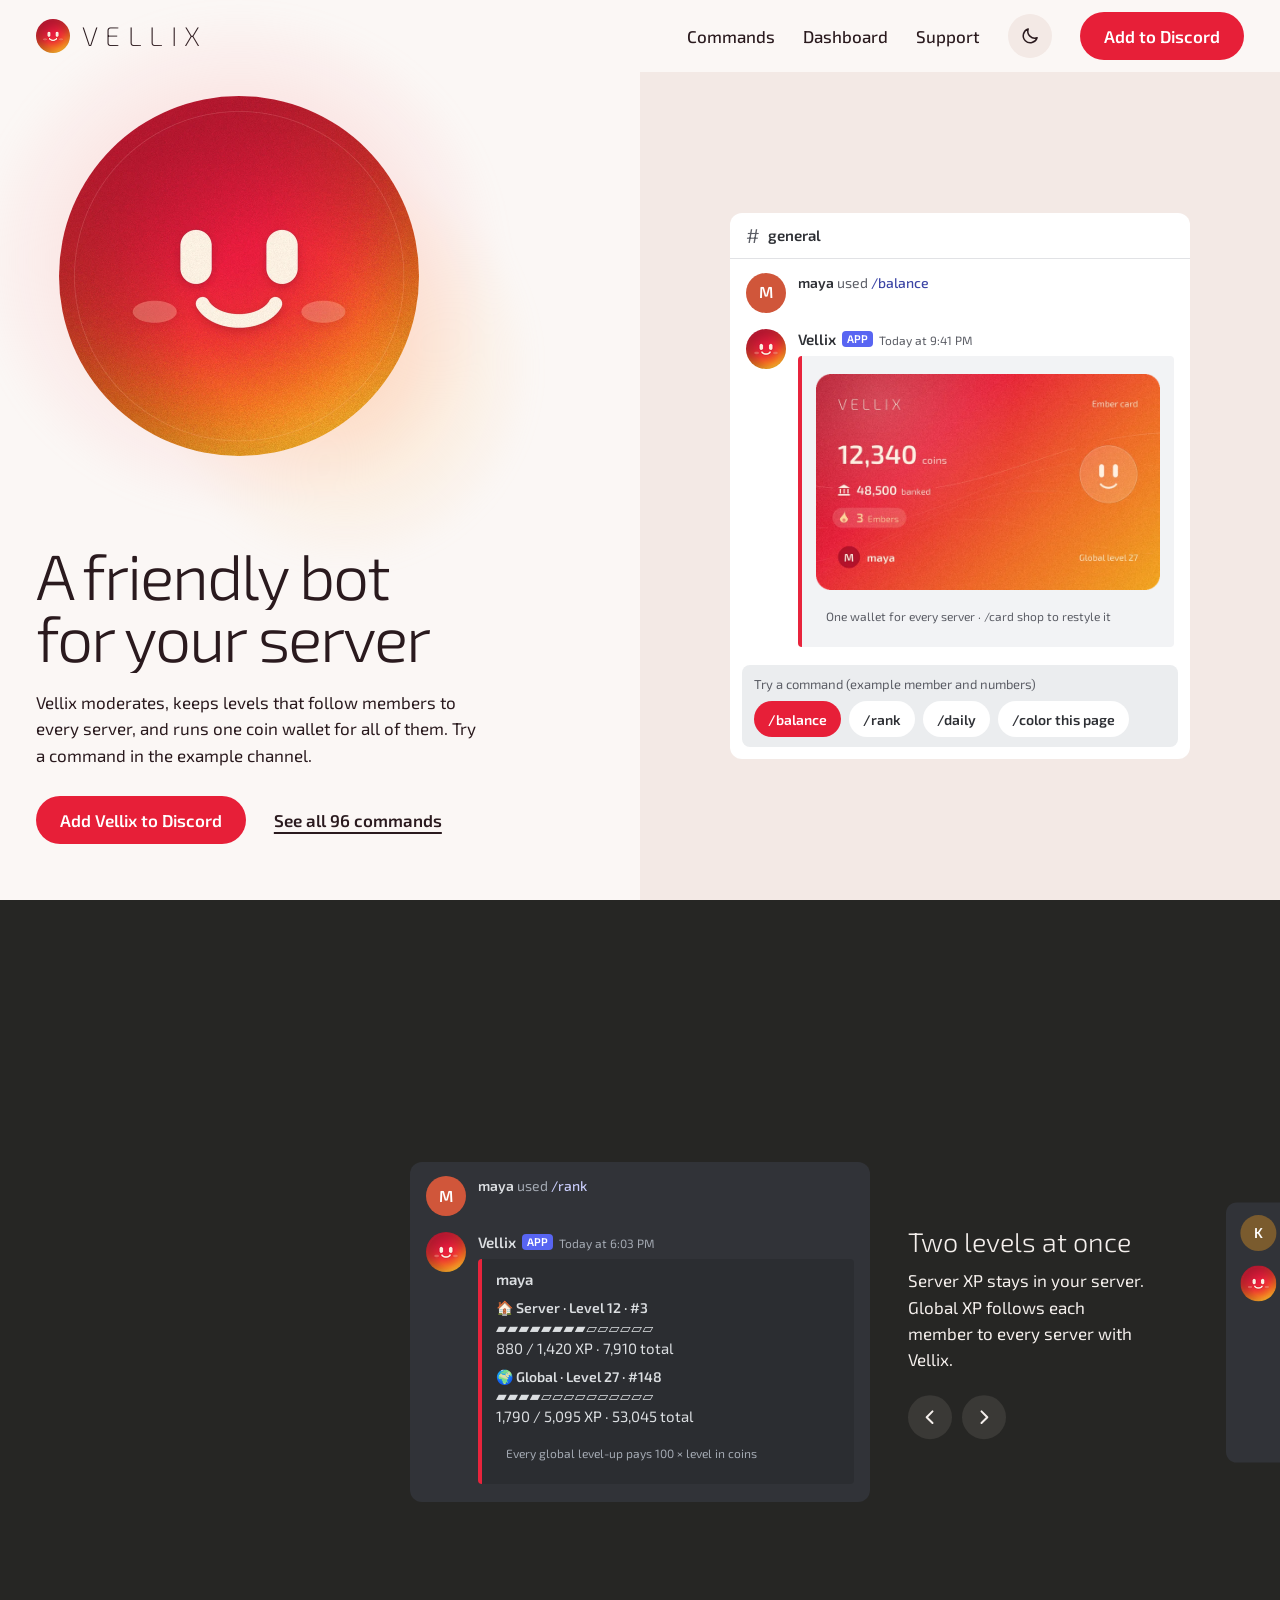
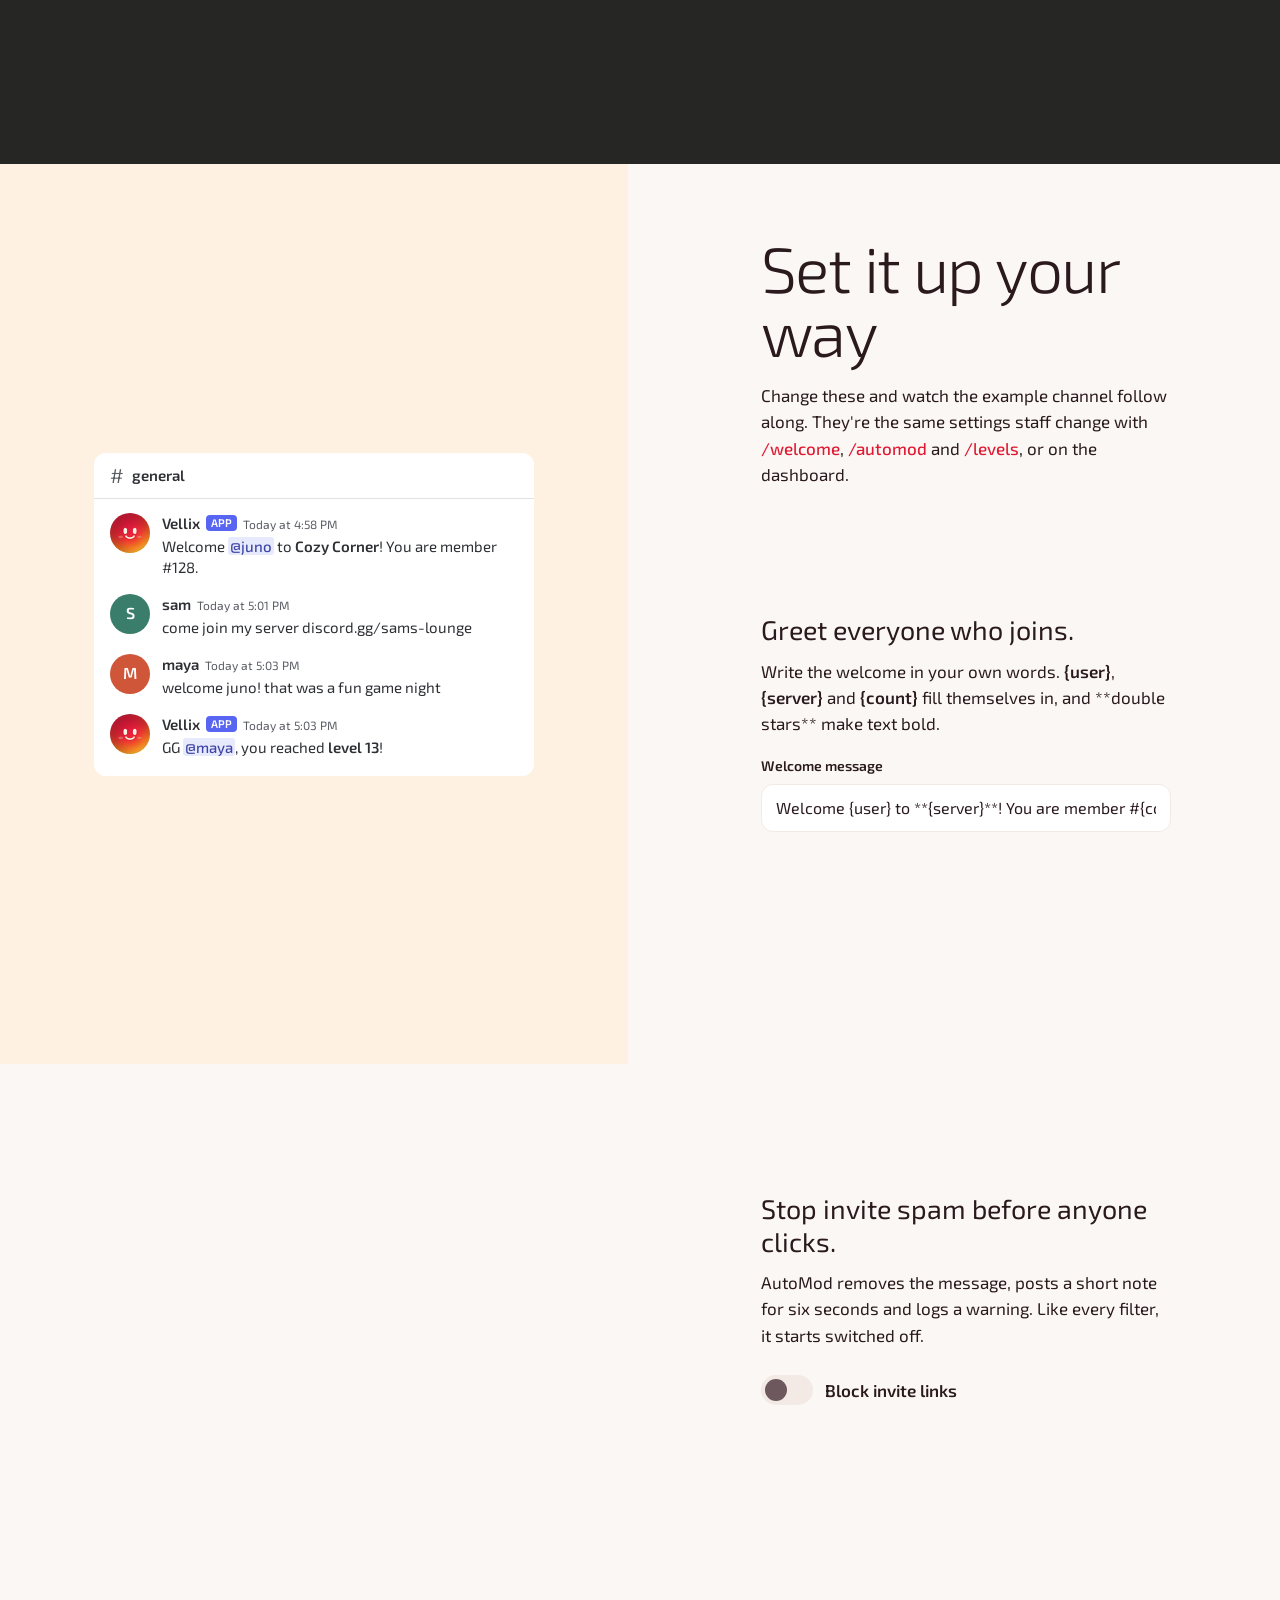
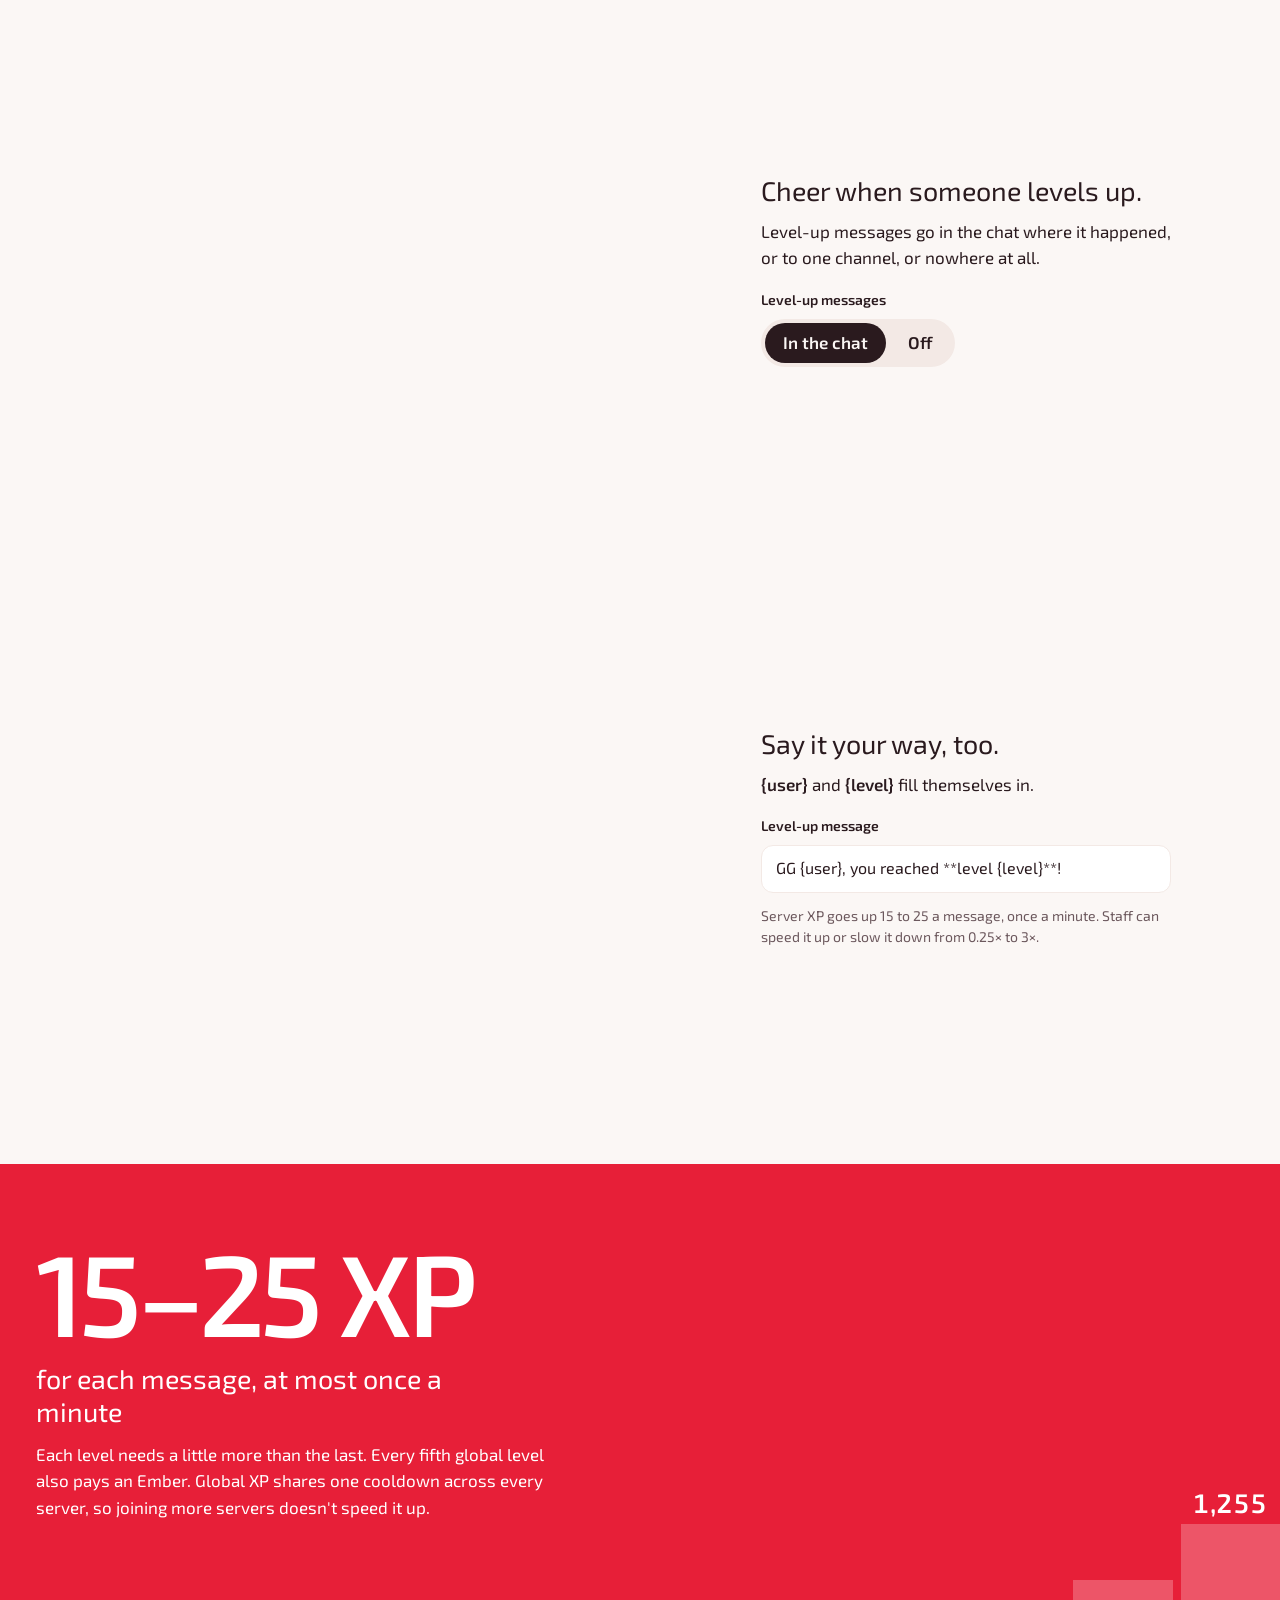
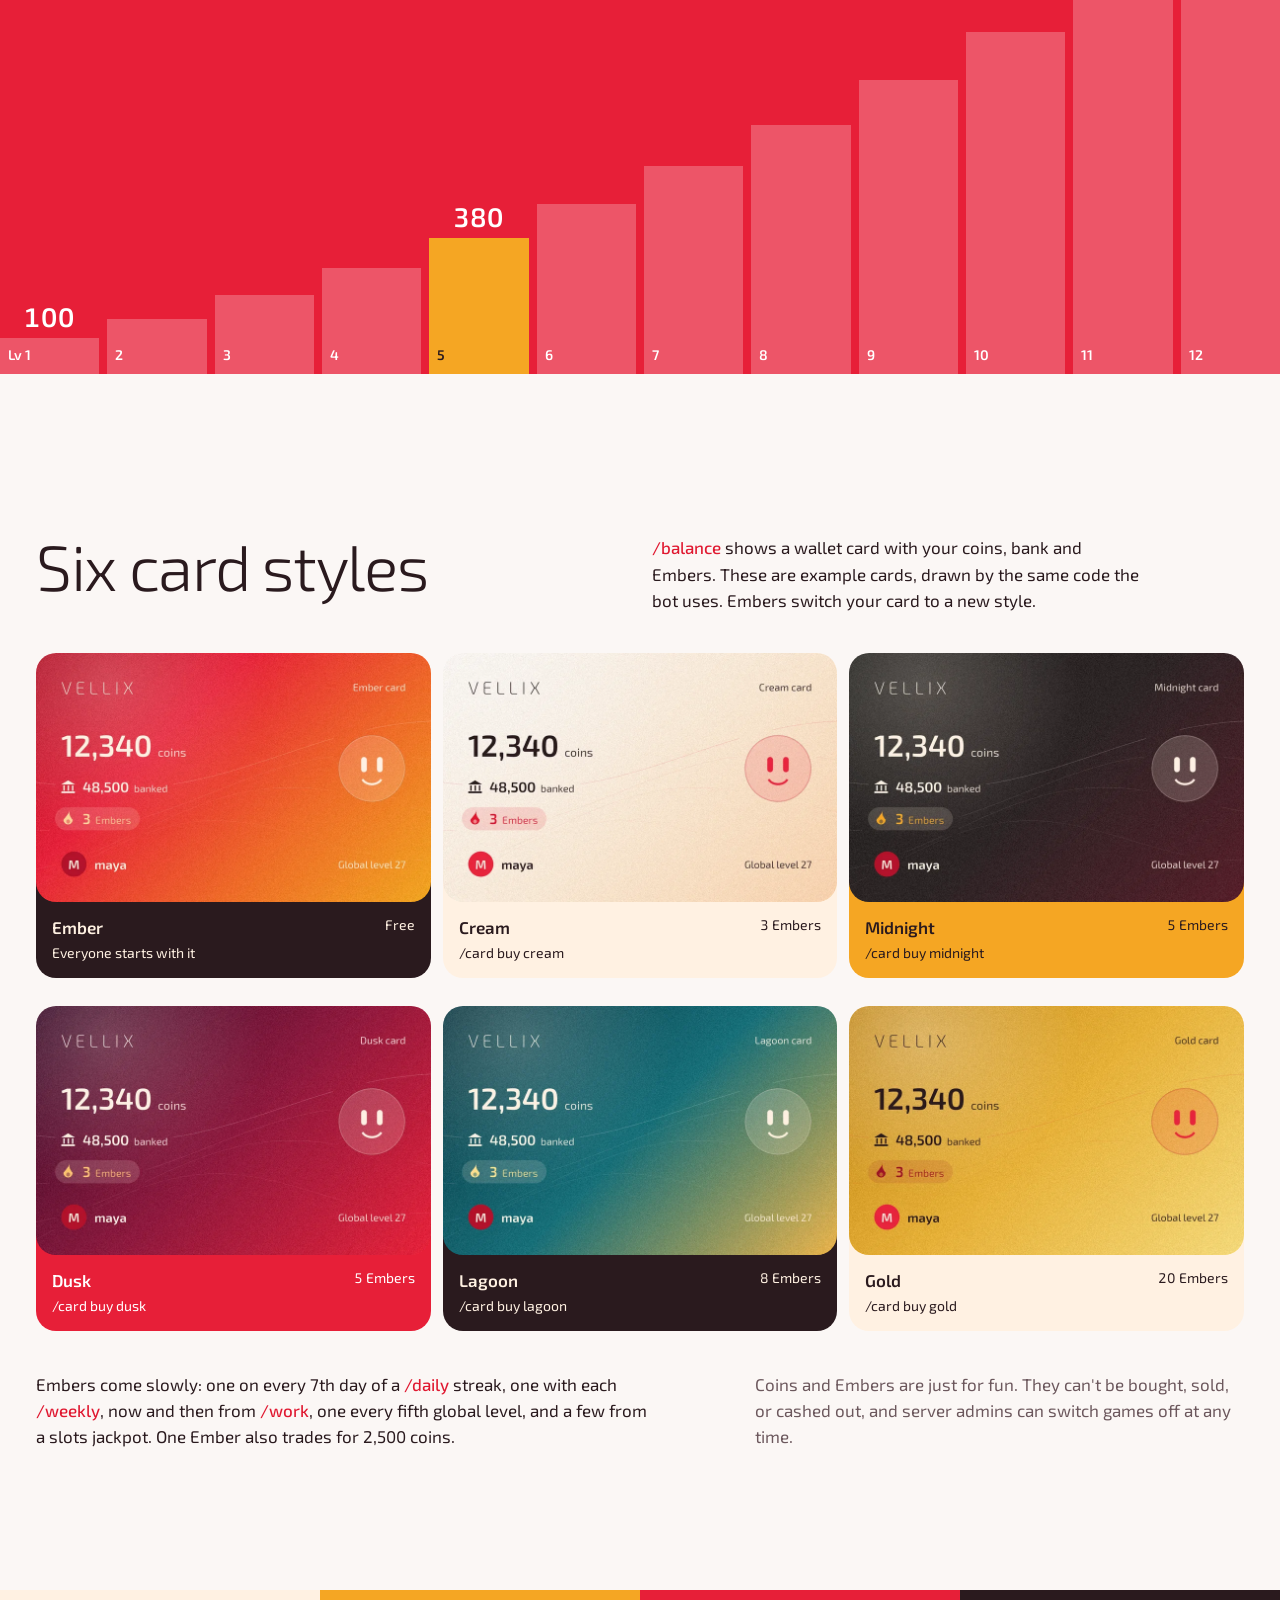
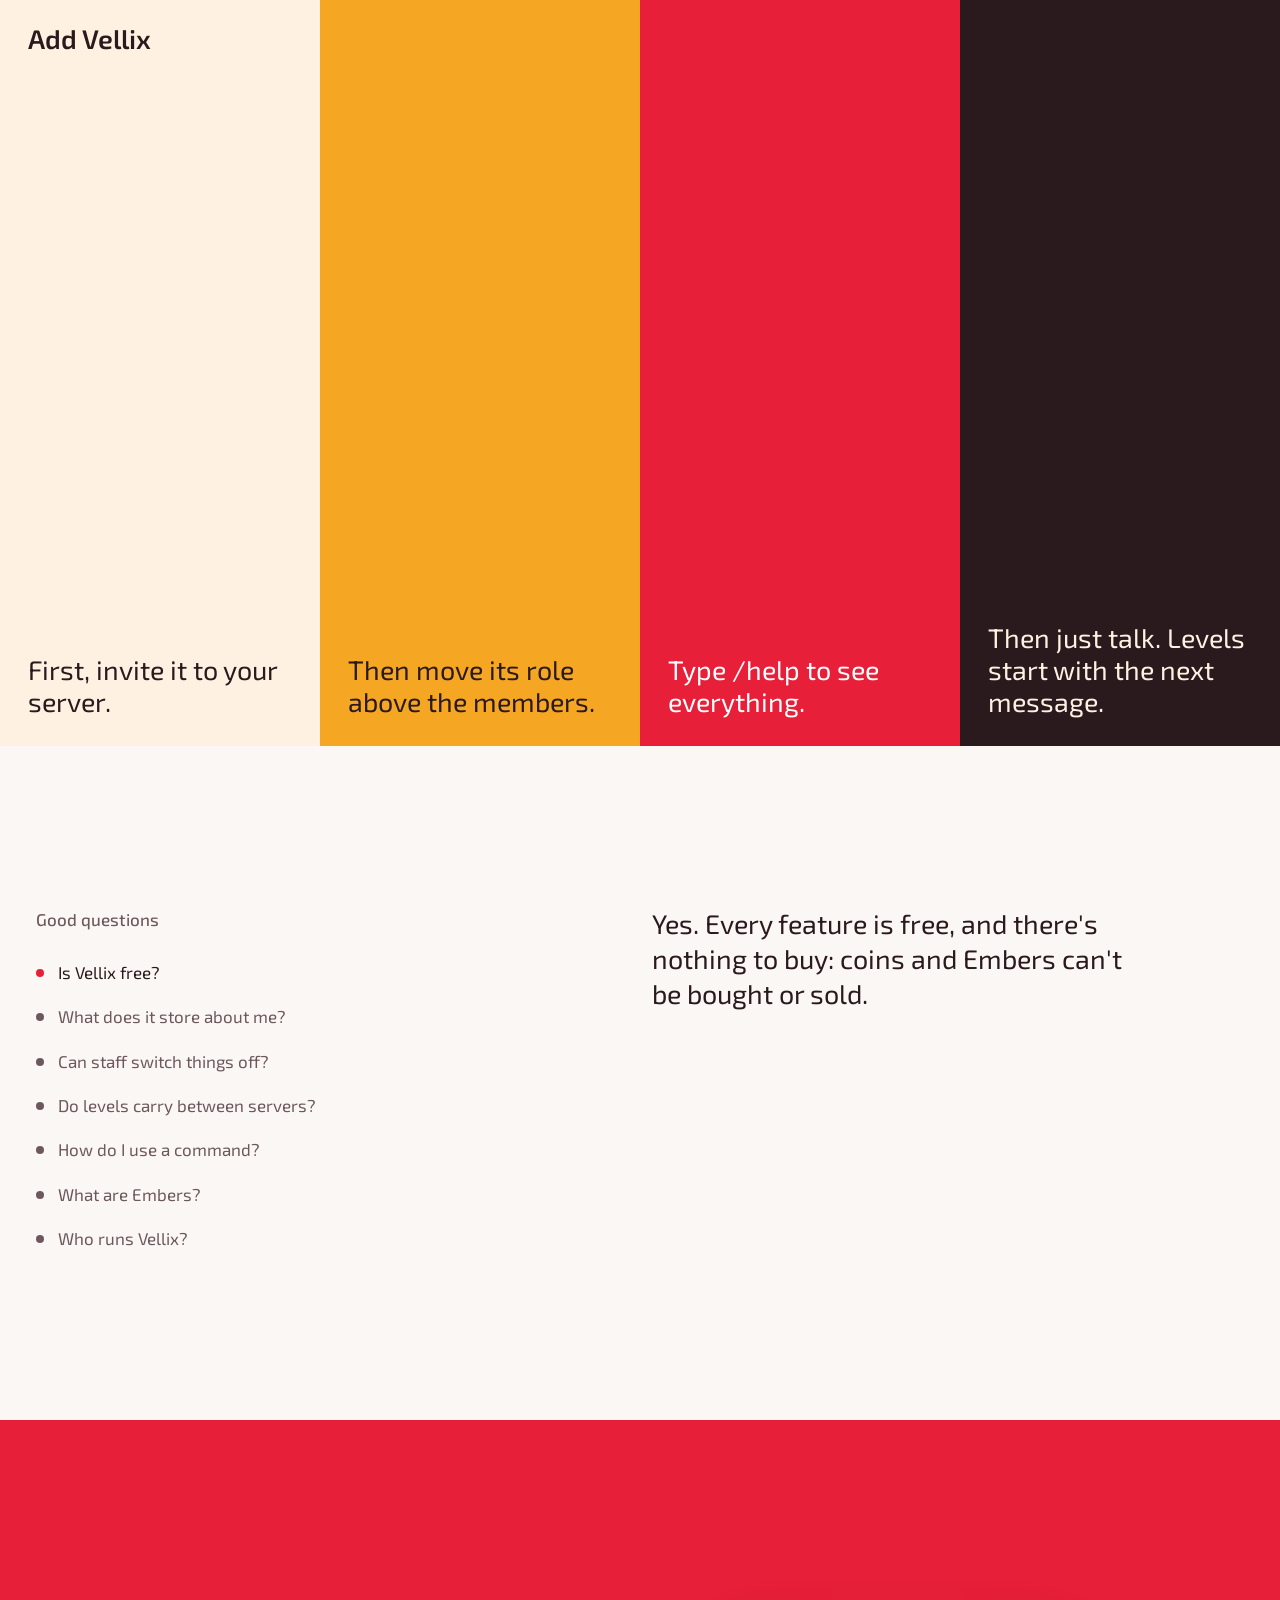
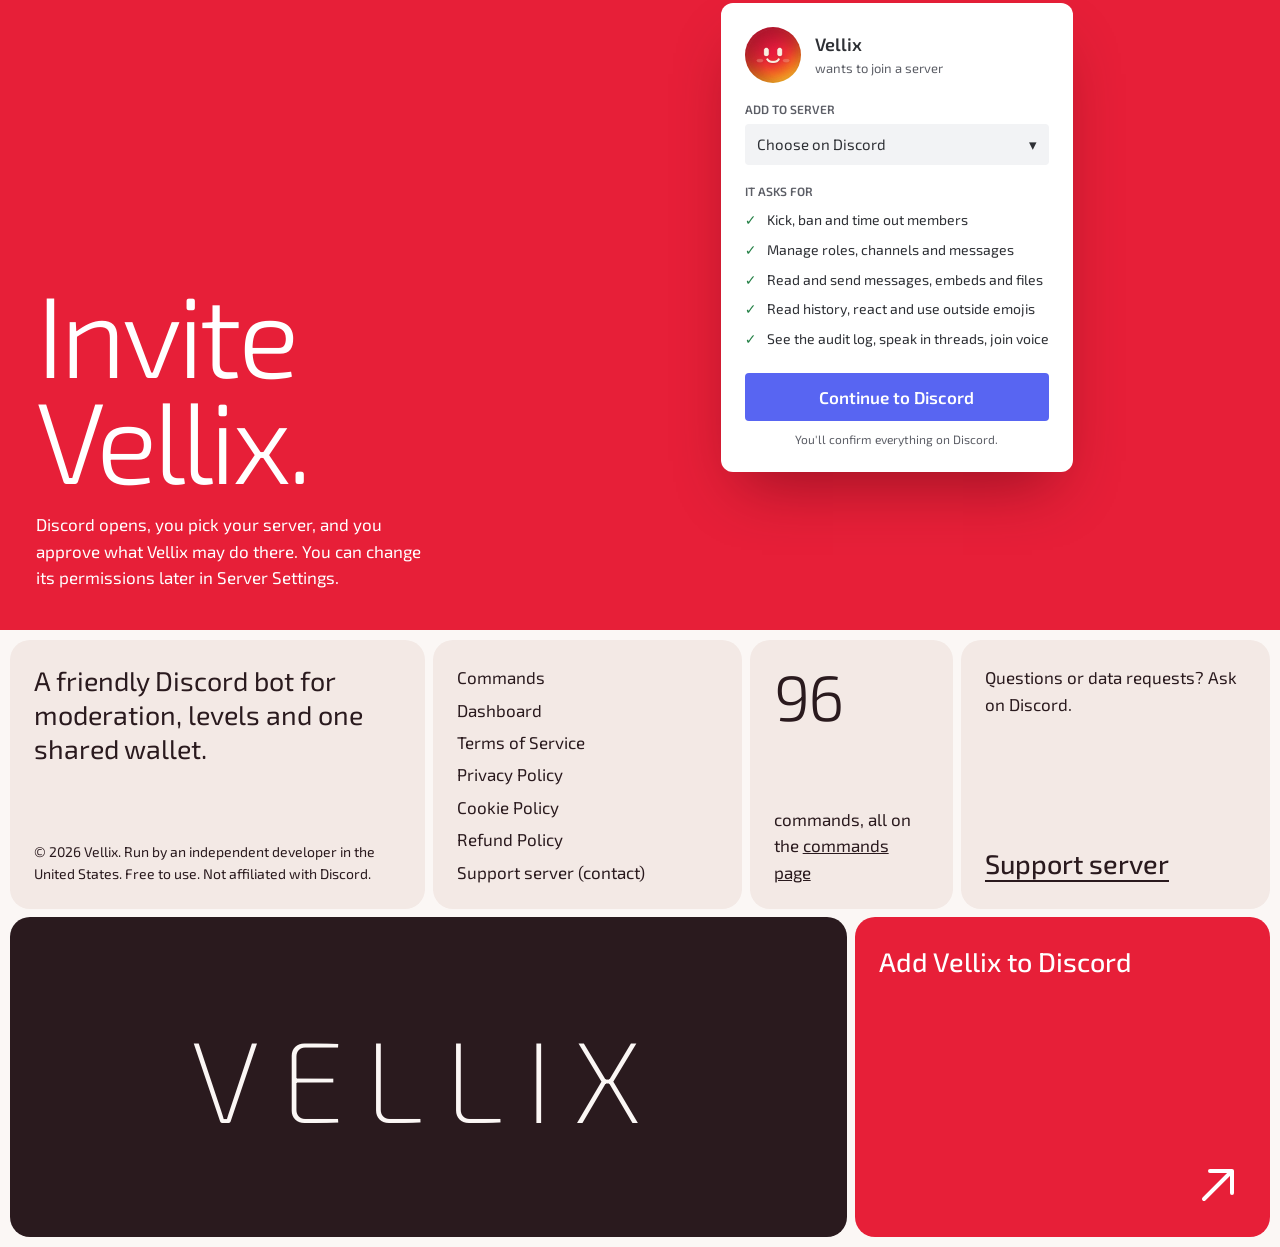
==== commit e334650c: "Home: XP heading includes its figure for screen readers Co-Authored-By: Claude Opus 5.5 <noreply@ant" ====
--- a/index.html
+++ b/index.html
@@ -287,8 +287,8 @@
 
 <section class="xp" aria-labelledby="xp-title">
   <div class="xp-head">
-    <p class="xp-figure" data-reveal>15–25 XP</p>
-    <h2 id="xp-title" data-reveal>for each message, at most once a minute</h2>
+    <p class="xp-figure" data-reveal aria-hidden="true">15–25 XP</p>
+    <h2 id="xp-title" data-reveal><span class="sr-only">15 to 25 XP </span>for each message, at most once a minute</h2>
     <p data-reveal>Each level needs a little more than the last. Every fifth global level also pays an Ember. Global XP shares one cooldown across every server, so joining more servers doesn't speed it up.</p>
   </div>
   <ol class="bars" data-ui data-reveal aria-label="XP needed for each level, levels 1 to 12">
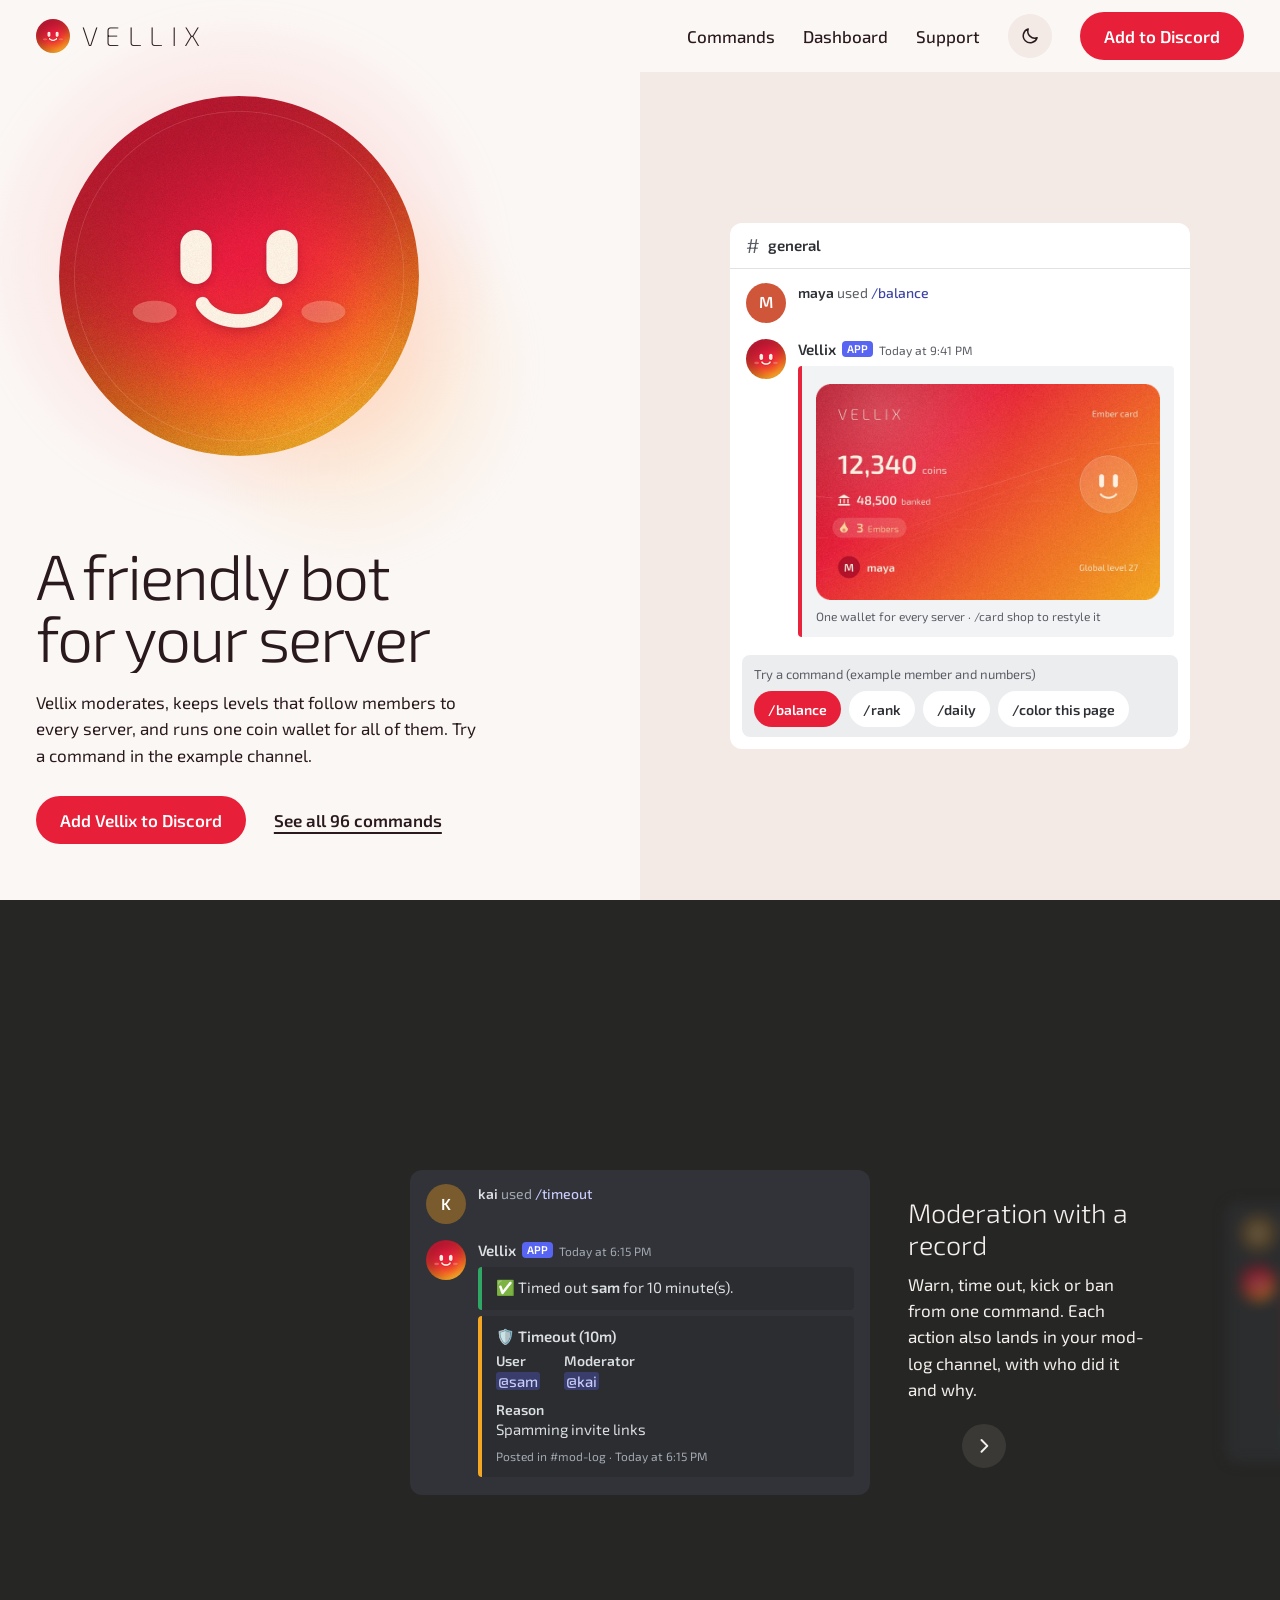
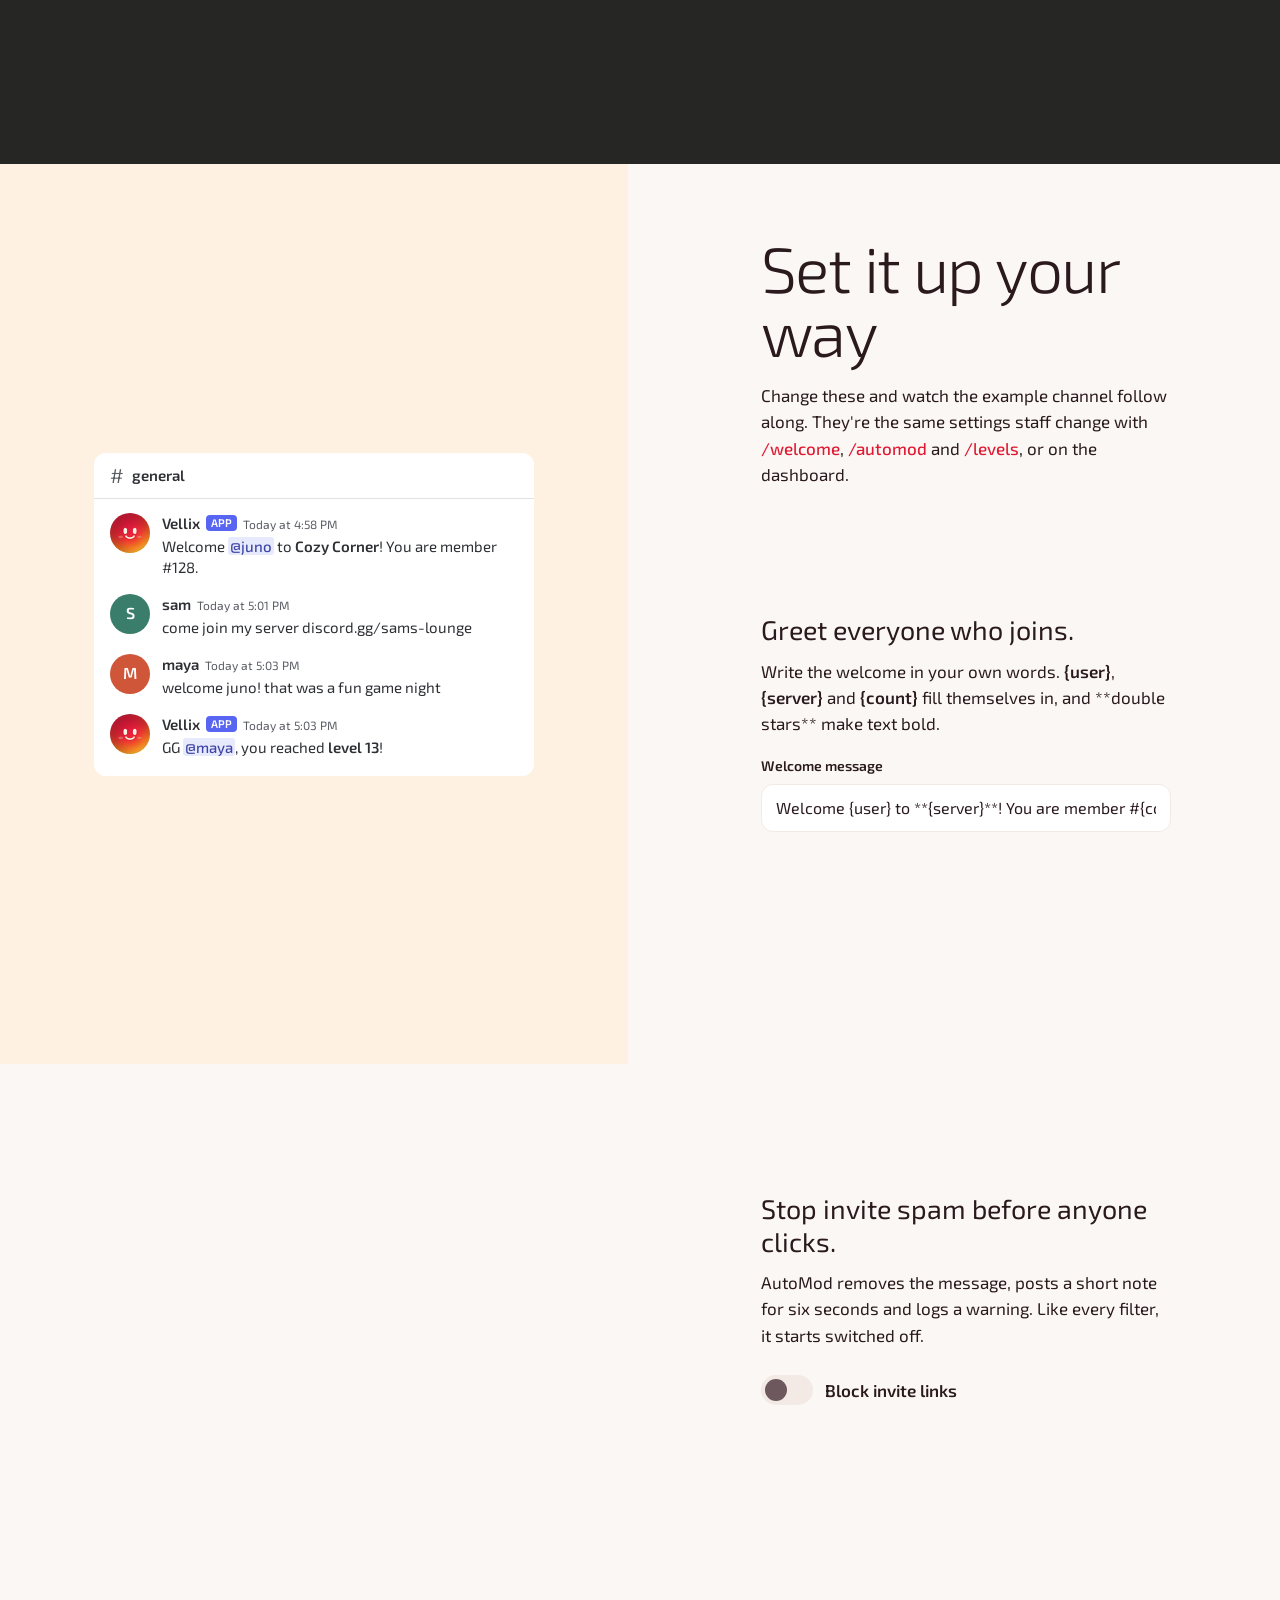
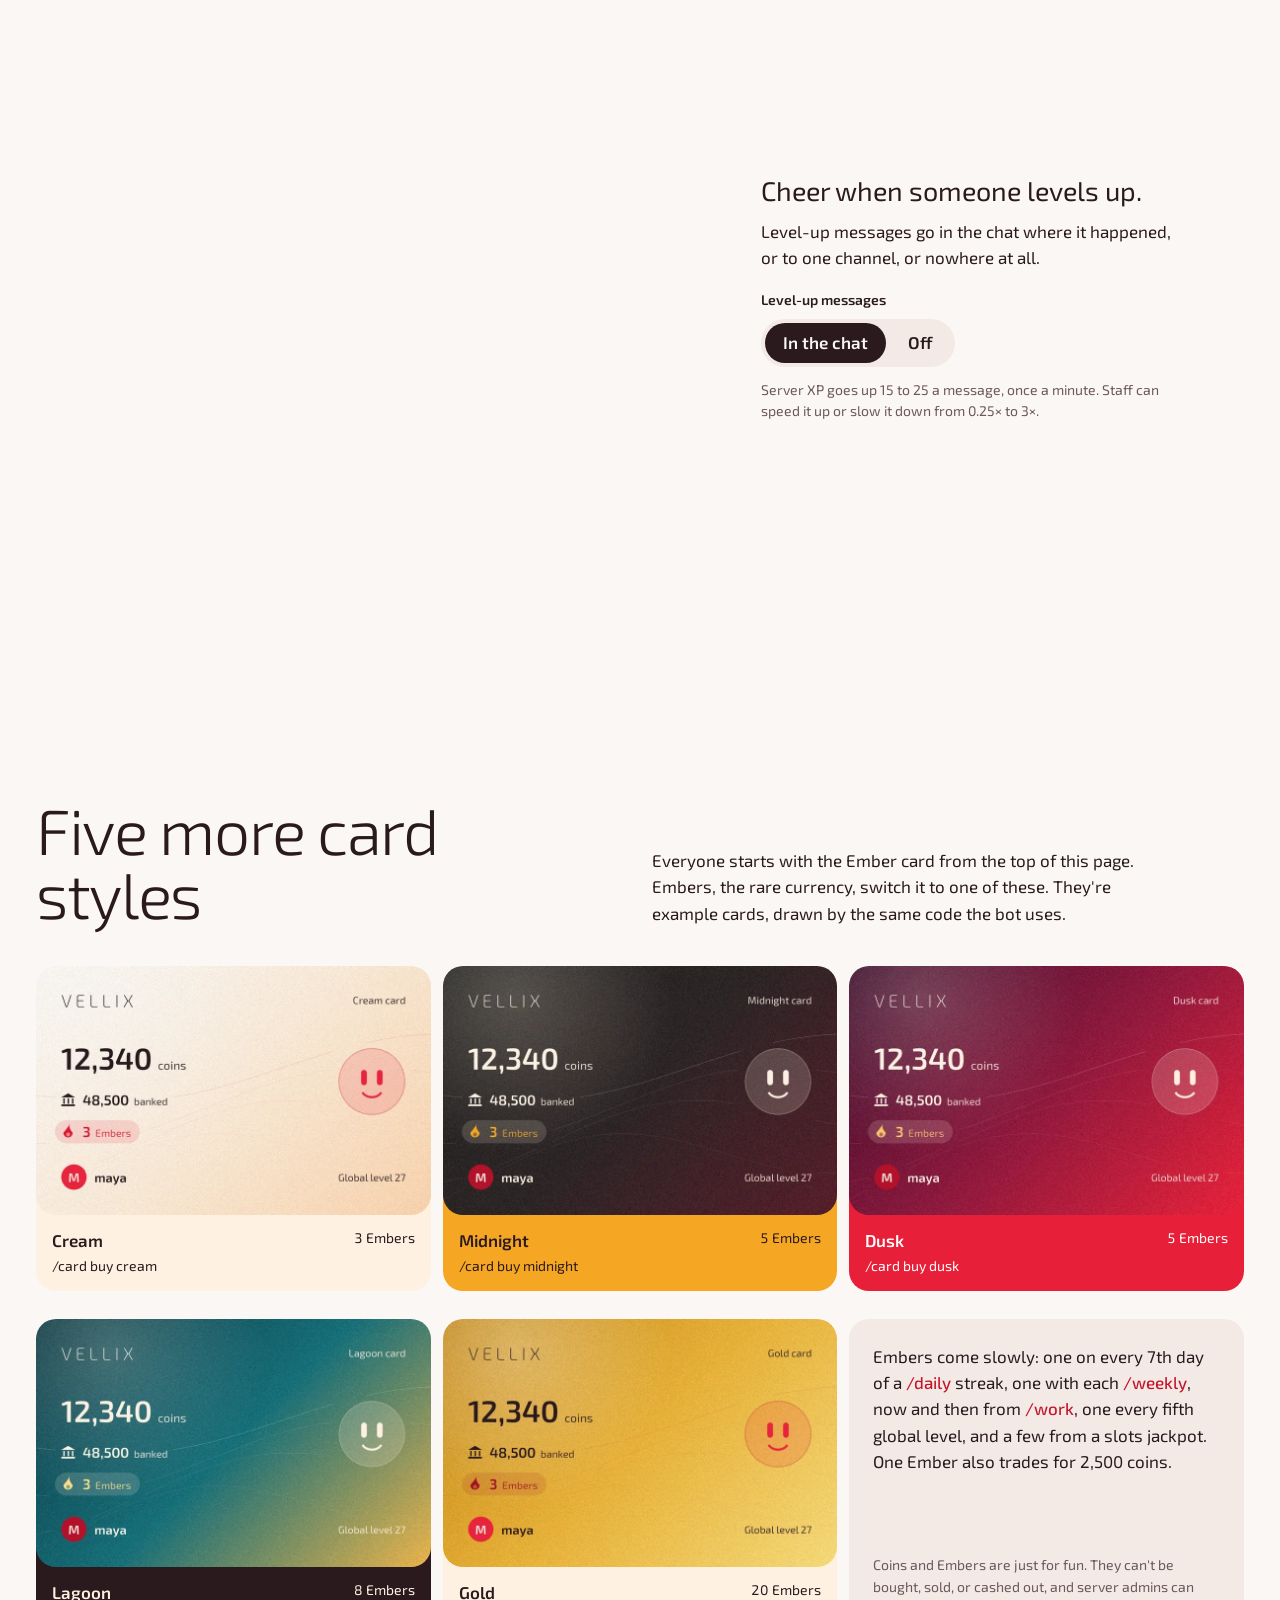
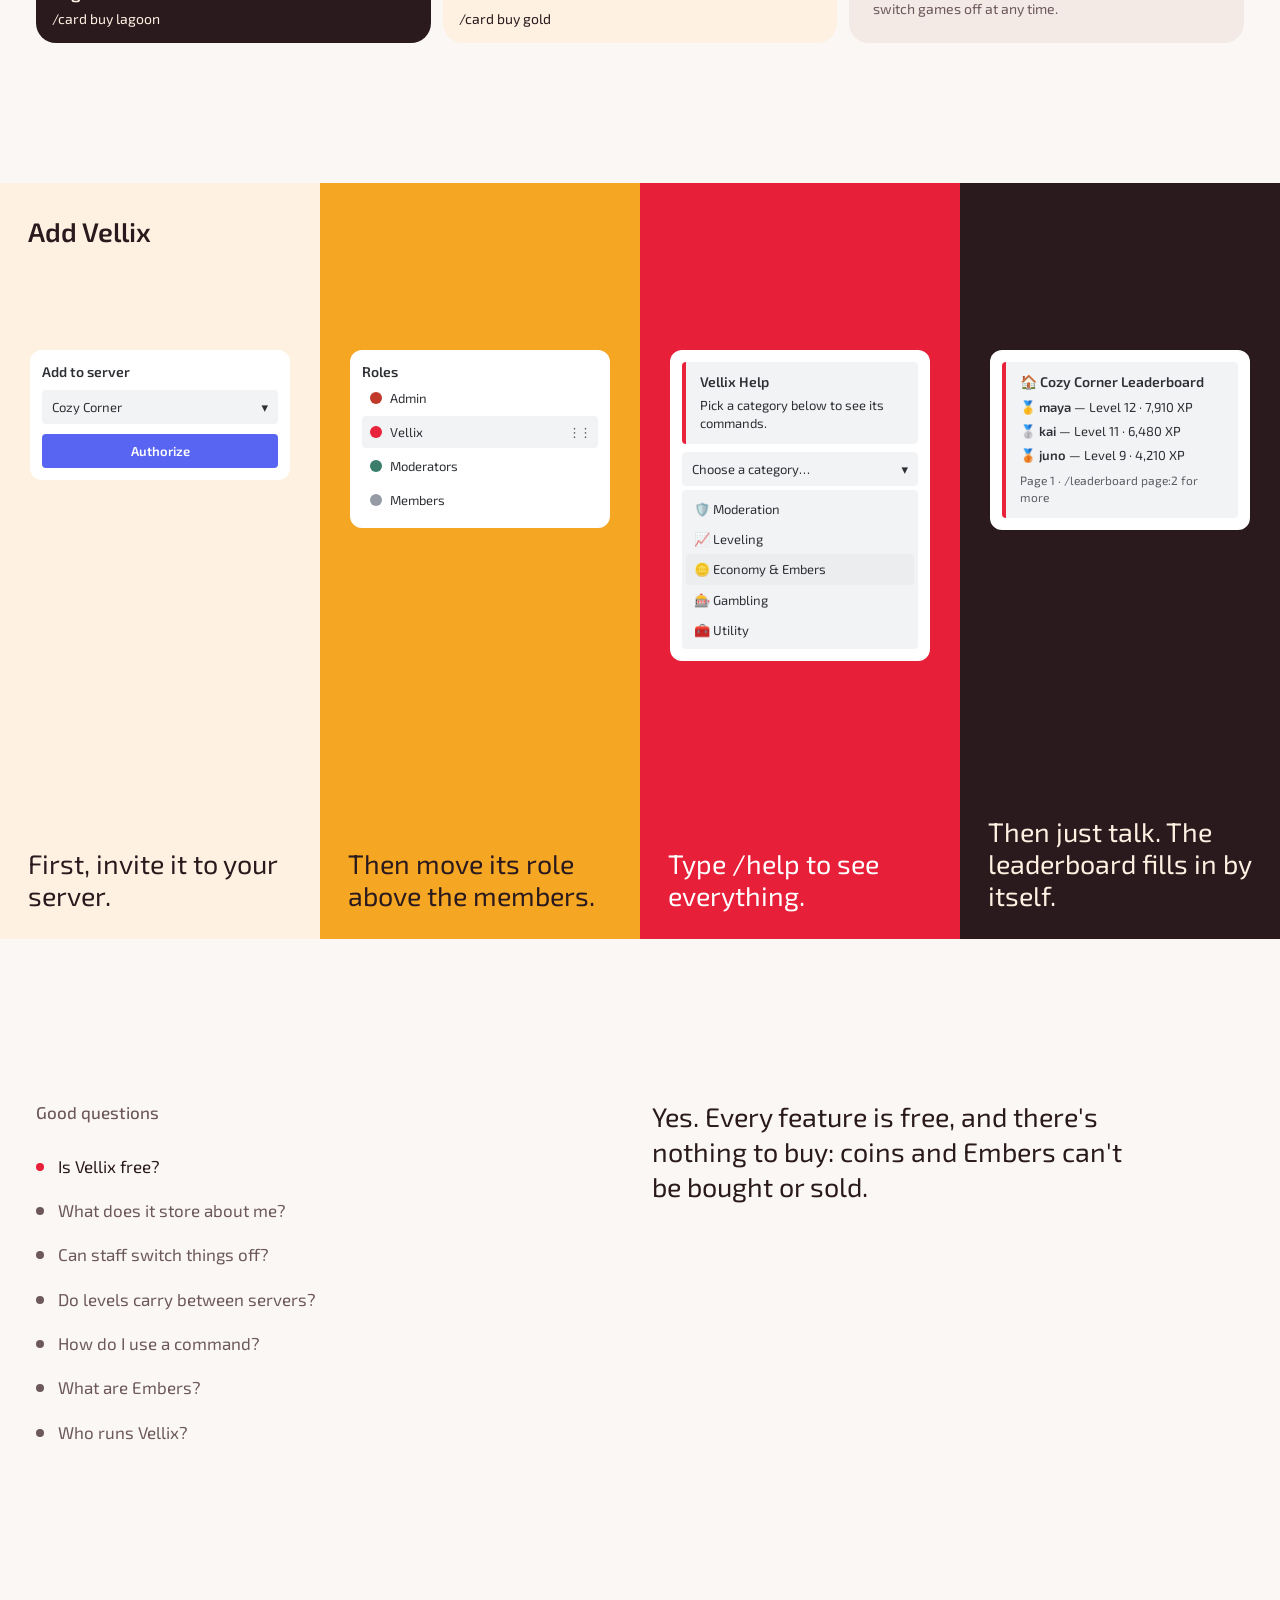
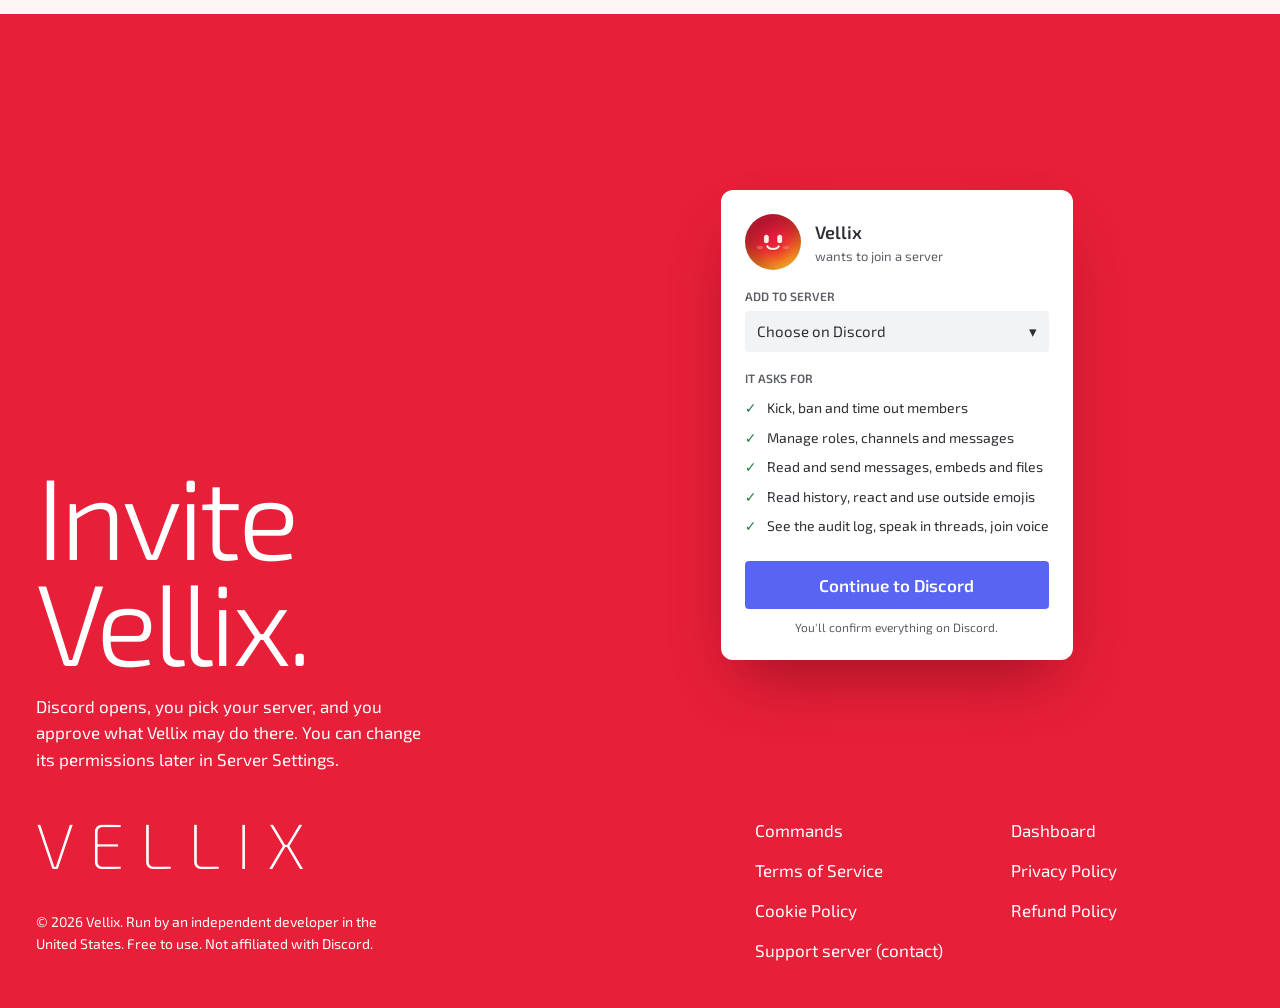
==== commit 9146321c: "Home: one red close, livelier steps, a four-reply showcase, no XP chart - The invite close and the f" ====
--- a/index.html
+++ b/index.html
@@ -56,7 +56,7 @@
     <a class="btn hide-xs" href="#" data-invite>Add to Discord</a>
   </nav>
 </header>
-<main id="main" tabindex="-1">
+<main id="main" class="home" tabindex="-1">
 
 <section class="hero" aria-labelledby="hero-title">
   <div class="hero-left">
@@ -112,17 +112,18 @@
 
 <section class="showcase" aria-labelledby="show-title">
   <div class="row" tabindex="0" aria-label="Replies Vellix posts in a server. Scroll sideways for more." data-row>
-    <div class="panel" data-name="Two levels at once" data-text="Server XP stays in your server. Global XP follows each member to every server with Vellix.">
+    <div class="panel" data-name="Moderation with a record" data-text="Warn, time out, kick or ban from one command. Each action also lands in your mod-log channel, with who did it and why.">
       <div class="dc dc-dark" data-ui>
         <ol class="dc-log">
-          <li class="dc-msg"><span class="dc-av av-maya" aria-hidden="true">M</span><div><p class="dc-used"><b>maya</b> used <span class="slash">/rank</span></p></div></li>
+          <li class="dc-msg"><span class="dc-av av-kai" aria-hidden="true">K</span><div><p class="dc-used"><b>kai</b> used <span class="slash">/timeout</span></p></div></li>
           <li class="dc-msg"><span class="dc-av" aria-hidden="true"><img src="/assets/favicon.png" alt="" width="40" height="40"></span>
-          <div><p><span class="dc-name">Vellix</span><span class="dc-app">APP</span><span class="dc-time">Today at 6:03 PM</span></p>
-          <div class="dc-embed" style="--bar:#e8243c">
-            <p class="t">maya</p>
-            <div class="f"><p class="fn">🏠 Server · Level 12 · #3</p><p class="meter">▰▰▰▰▰▰▰▰▱▱▱▱▱▱</p><p>880 / 1,420 XP · 7,910 total</p></div> <!-- taste-skill-ignore: Vellix's real reply text -->
-            <div class="f"><p class="fn">🌍 Global · Level 27 · #148</p><p class="meter">▰▰▰▰▱▱▱▱▱▱▱▱▱▱</p><p>1,790 / 5,095 XP · 53,045 total</p></div> <!-- taste-skill-ignore: Vellix's real reply text -->
-            <p class="foot">Every global level-up pays 100 × level in coins</p>
+          <div><p><span class="dc-name">Vellix</span><span class="dc-app">APP</span><span class="dc-time">Today at 6:15 PM</span></p>
+          <div class="dc-embed" style="--bar:#2fa866"><p>✅ Timed out <strong>sam</strong> for 10 minute(s).</p></div> <!-- taste-skill-ignore: Vellix's real reply text -->
+          <div class="dc-embed" style="--bar:#f5a623">
+            <p class="t">🛡️ Timeout (10m)</p> <!-- taste-skill-ignore: Vellix's real reply text -->
+            <div class="dc-fields"><div><p class="fn">User</p><p><span class="dc-mention">@sam</span></p></div><div><p class="fn">Moderator</p><p><span class="dc-mention">@kai</span></p></div></div>
+            <div class="f"><p class="fn">Reason</p><p>Spamming invite links</p></div>
+            <p class="foot">Posted in #mod-log · Today at 6:15 PM</p>
           </div></div></li>
         </ol>
       </div>
@@ -158,25 +159,6 @@
         </li></ol>
       </div>
     </div>
-    <div class="panel" data-name="AutoMod" data-text="Invite links, spam, mass pings and blocked words, removed as they arrive. Each filter stays off until staff turn it on.">
-      <div class="dc dc-dark" data-ui>
-        <ol class="dc-log">
-          <li class="dc-msg"><span class="dc-av av-sam" aria-hidden="true">S</span><div><p><span class="dc-name">sam</span><span class="dc-time">Today at 6:15 PM</span></p><p class="dc-gone">Message removed by AutoMod</p></div></li>
-          <li class="dc-msg"><span class="dc-av" aria-hidden="true"><img src="/assets/favicon.png" alt="" width="40" height="40"></span>
-          <div><p><span class="dc-name">Vellix</span><span class="dc-app">APP</span><span class="dc-time">Today at 6:15 PM</span></p>
-          <p class="dc-text"><span class="dc-mention">@sam</span>, invite link isn't allowed here.</p></div></li>
-        </ol>
-      </div>
-    </div>
-    <div class="panel" data-name="Welcome messages" data-text="Greets everyone who joins, counts them in, and can give each new member a starting role.">
-      <div class="dc dc-dark" data-ui>
-        <ol class="dc-log"><li class="dc-msg">
-          <span class="dc-av" aria-hidden="true"><img src="/assets/favicon.png" alt="" width="40" height="40"></span>
-          <div><p><span class="dc-name">Vellix</span><span class="dc-app">APP</span><span class="dc-time">Today at 6:20 PM</span></p>
-          <p class="dc-text">Welcome <span class="dc-mention">@juno</span> to <strong>Cozy Corner</strong>! You are member #128.</p></div>
-        </li></ol>
-      </div>
-    </div>
     <div class="panel" data-name="Reminders" data-text="Ask for a nudge in ten minutes or ten days. Vellix pings you in the same channel, or by DM.">
       <div class="dc dc-dark" data-ui>
         <ol class="dc-log">
@@ -187,19 +169,10 @@
         </ol>
       </div>
     </div>
-    <div class="panel" data-name="Level-ups" data-text="Every message earns XP. When someone levels up, Vellix says so, in the chat or in a channel you pick.">
-      <div class="dc dc-dark" data-ui>
-        <ol class="dc-log"><li class="dc-msg">
-          <span class="dc-av" aria-hidden="true"><img src="/assets/favicon.png" alt="" width="40" height="40"></span>
-          <div><p><span class="dc-name">Vellix</span><span class="dc-app">APP</span><span class="dc-time">Today at 6:02 PM</span></p>
-          <p class="dc-text">GG <span class="dc-mention">@maya</span>, you reached <strong>level 13</strong>!</p></div>
-        </li></ol>
-      </div>
-    </div>
   </div>
   <div class="showcase-side">
-    <h2 id="show-title" data-side-name>Two levels at once</h2>
-    <p data-side-text>Server XP stays in your server. Global XP follows each member to every server with Vellix.</p>
+    <h2 id="show-title" data-side-name>Moderation with a record</h2>
+    <p data-side-text>Warn, time out, kick or ban from one command. Each action also lands in your mod-log channel, with who did it and why.</p>
     <div class="showcase-nav">
       <button type="button" data-row-prev aria-label="Previous reply"><svg viewBox="0 0 24 24" fill="none" stroke="currentColor" stroke-width="2.4" stroke-linecap="round" stroke-linejoin="round" aria-hidden="true"><path d="M15 5l-7 7 7 7"/></svg></button>
       <button type="button" data-row-next aria-label="Next reply"><svg viewBox="0 0 24 24" fill="none" stroke="currentColor" stroke-width="2.4" stroke-linecap="round" stroke-linejoin="round" aria-hidden="true"><path d="M9 5l7 7-7 7"/></svg></button>
@@ -235,7 +208,7 @@
         <li class="dc-msg" data-out-levelup>
           <span class="dc-av" aria-hidden="true"><img src="/assets/favicon.png" alt="" width="40" height="40"></span>
           <div><p><span class="dc-name">Vellix</span><span class="dc-app">APP</span><span class="dc-time">Today at 5:03 PM</span></p>
-          <p class="dc-text" data-out-levelmsg>GG <span class="dc-mention">@maya</span>, you reached <strong>level 13</strong>!</p></div>
+          <p class="dc-text">GG <span class="dc-mention">@maya</span>, you reached <strong>level 13</strong>!</p></div>
         </li>
       </ol>
     </div>
@@ -270,51 +243,19 @@
           <button type="button" aria-pressed="true" data-set-levelup="on">In the chat</button>
           <button type="button" aria-pressed="false" data-set-levelup="off">Off</button>
         </div>
-      </div>
-    </div>
-
-    <div class="block" data-reveal>
-      <h3>Say it your way, too.</h3>
-      <p><strong>{user}</strong> and <strong>{level}</strong> fill themselves in.</p>
-      <div class="control">
-        <label for="set-levelmsg">Level-up message</label>
-        <input class="field" id="set-levelmsg" maxlength="200" value="GG {user}, you reached **level {level}**!" data-set-levelmsg>
         <p class="hint">Server XP goes up 15 to 25 a message, once a minute. Staff can speed it up or slow it down from 0.25× to 3×.</p>
       </div>
     </div>
-  </div>
-</section>
-
-<section class="xp" aria-labelledby="xp-title">
-  <div class="xp-head">
-    <p class="xp-figure" data-reveal aria-hidden="true">15–25 XP</p>
-    <h2 id="xp-title" data-reveal><span class="sr-only">15 to 25 XP </span>for each message, at most once a minute</h2>
-    <p data-reveal>Each level needs a little more than the last. Every fifth global level also pays an Ember. Global XP shares one cooldown across every server, so joining more servers doesn't speed it up.</p>
-  </div>
-  <ol class="bars" data-ui data-reveal aria-label="XP needed for each level, levels 1 to 12">
-    <li style="--v:100;--i:0" tabindex="0"><span class="val">100</span><span class="lv">Lv 1</span></li>
-    <li style="--v:155;--i:1" tabindex="0"><span class="val tip">155</span><span class="lv">2</span></li>
-    <li style="--v:220;--i:2" tabindex="0"><span class="val tip">220</span><span class="lv">3</span></li>
-    <li style="--v:295;--i:3" tabindex="0"><span class="val tip">295</span><span class="lv">4</span></li>
-    <li style="--v:380;--i:4" tabindex="0" class="is-accent"><span class="val">380</span><span class="lv">5</span></li>
-    <li style="--v:475;--i:5" tabindex="0"><span class="val tip">475</span><span class="lv">6</span></li>
-    <li style="--v:580;--i:6" tabindex="0"><span class="val tip">580</span><span class="lv">7</span></li>
-    <li style="--v:695;--i:7" tabindex="0"><span class="val tip">695</span><span class="lv">8</span></li>
-    <li style="--v:820;--i:8" tabindex="0"><span class="val tip">820</span><span class="lv">9</span></li>
-    <li style="--v:955;--i:9" tabindex="0"><span class="val tip">955</span><span class="lv">10</span></li>
-    <li style="--v:1100;--i:10" tabindex="0"><span class="val tip">1,100</span><span class="lv">11</span></li>
-    <li style="--v:1255;--i:11" tabindex="0"><span class="val">1,255</span><span class="lv">12</span></li>
-  </ol>
+
+  </div>
 </section>
 
 <section class="styles" aria-labelledby="styles-title">
   <div class="styles-head">
-    <h2 id="styles-title" data-reveal>Six card styles</h2>
-    <p data-reveal><span class="cmd">/balance</span> shows a wallet card with your coins, bank and Embers. These are example cards, drawn by the same code the bot uses. Embers switch your card to a new style.</p>
+    <h2 id="styles-title" data-reveal>Five more card styles</h2>
+    <p data-reveal>Everyone starts with the Ember card from the top of this page. Embers, the rare currency, switch it to one of these. They're example cards, drawn by the same code the bot uses.</p>
   </div>
   <div class="tiles">
-    <figure class="tile" data-reveal><div class="pic"><img src="/assets/cards/ember.webp" width="800" height="504" loading="lazy" alt="Example wallet card in the Ember style: crimson to amber"></div>
-      <figcaption class="strip-1"><b>Ember</b><span>Free</span><span class="how">Everyone starts with it</span></figcaption></figure>
     <figure class="tile" data-reveal><div class="pic"><img src="/assets/cards/cream.webp" width="800" height="504" loading="lazy" alt="Example wallet card in the Cream style: pale cream with wine text"></div>
       <figcaption class="strip-2"><b>Cream</b><span>3 Embers</span><span class="how">/card buy cream</span></figcaption></figure>
     <figure class="tile" data-reveal><div class="pic"><img src="/assets/cards/midnight.webp" width="800" height="504" loading="lazy" alt="Example wallet card in the Midnight style: warm dark grey"></div>
@@ -325,48 +266,61 @@
       <figcaption class="strip-1"><b>Lagoon</b><span>8 Embers</span><span class="how">/card buy lagoon</span></figcaption></figure>
     <figure class="tile" data-reveal><div class="pic"><img src="/assets/cards/gold.webp" width="800" height="504" loading="lazy" alt="Example wallet card in the Gold style: warm gold with wine text"></div>
       <figcaption class="strip-2"><b>Gold</b><span>20 Embers</span><span class="how">/card buy gold</span></figcaption></figure>
-  </div>
-  <div class="styles-note">
-    <p data-reveal>Embers come slowly: one on every 7th day of a <span class="cmd">/daily</span> streak, one with each <span class="cmd">/weekly</span>, now and then from <span class="cmd">/work</span>, one every fifth global level, and a few from a slots jackpot. One Ember also trades for 2,500 coins.</p>
-    <p data-reveal>Coins and Embers are just for fun. They can't be bought, sold, or cashed out, and server admins can switch games off at any time.</p>
+    <div class="tile tile-note" data-reveal>
+      <p>Embers come slowly: one on every 7th day of a <span class="cmd">/daily</span> streak, one with each <span class="cmd">/weekly</span>, now and then from <span class="cmd">/work</span>, one every fifth global level, and a few from a slots jackpot. One Ember also trades for 2,500 coins.</p>
+      <p class="quiet">Coins and Embers are just for fun. They can't be bought, sold, or cashed out, and server admins can switch games off at any time.</p>
+    </div>
   </div>
 </section>
 
 <section class="steps" aria-labelledby="steps-title">
-  <div class="step">
+  <div class="step" data-step>
     <h2 id="steps-title">Add Vellix</h2>
-    <div class="frag" data-reveal><div class="dc mini" data-ui>
+    <div class="frag"><div class="dc mini" data-ui>
       <p class="t">Add to server</p>
-      <p class="sel"><span>Cozy Corner</span><span aria-hidden="true">▾</span></p>
+      <p class="sel"><span class="pick"><span class="was" aria-hidden="true">Choose a server…</span><span class="now">Cozy Corner</span></span><span aria-hidden="true">▾</span></p>
       <p class="go">Authorize</p>
     </div></div>
     <p class="clause">First, invite it to your server.</p>
   </div>
-  <div class="step">
-    <div class="frag" data-reveal><div class="dc mini" data-ui>
+  <div class="step" data-step>
+    <div class="frag"><div class="dc mini" data-ui>
       <p class="t">Roles</p>
       <p class="role"><i style="background:#c0392b"></i>Admin</p>
       <p class="role is-moved"><i style="background:#e8243c"></i>Vellix<span class="grip" aria-hidden="true">⋮⋮</span></p>
-      <p class="role"><i style="background:#3a7d6b"></i>Moderators</p>
-      <p class="role"><i style="background:#949ba4"></i>Members</p>
+      <p class="role is-down"><i style="background:#3a7d6b"></i>Moderators</p>
+      <p class="role is-down"><i style="background:#949ba4"></i>Members</p>
     </div></div>
     <p class="clause">Then move its role above the members.</p>
   </div>
-  <div class="step">
-    <div class="frag" data-reveal><div class="dc mini" data-ui>
+  <div class="step" data-step>
+    <div class="frag"><div class="dc mini" data-ui>
       <div class="dc-embed" style="--bar:#e8243c;margin:0">
         <p class="t">Vellix Help</p>
         <p>Pick a category below to see its commands.</p>
       </div>
       <p class="sel"><span>Choose a category…</span><span aria-hidden="true">▾</span></p>
+      <div class="menu" aria-hidden="true">
+        <p style="--n:0">🛡️ Moderation</p> <!-- taste-skill-ignore: Vellix's real menu labels -->
+        <p style="--n:1">📈 Leveling</p> <!-- taste-skill-ignore: Vellix's real menu labels -->
+        <p style="--n:2" class="is-pick">🪙 Economy &amp; Embers</p> <!-- taste-skill-ignore: Vellix's real menu labels -->
+        <p style="--n:3">🎰 Gambling</p> <!-- taste-skill-ignore: Vellix's real menu labels -->
+        <p style="--n:4">🧰 Utility</p> <!-- taste-skill-ignore: Vellix's real menu labels -->
+      </div>
     </div></div>
     <p class="clause">Type /help to see everything.</p>
   </div>
-  <div class="step">
-    <div class="frag" data-reveal><div class="dc mini" data-ui>
-      <p class="dc-text">GG <span class="dc-mention">@maya</span>, you reached <strong>level 1</strong>!</p>
+  <div class="step" data-step>
+    <div class="frag"><div class="dc mini" data-ui>
+      <div class="dc-embed" style="--bar:#e8243c;margin:0">
+        <p class="t">🏠 Cozy Corner Leaderboard</p> <!-- taste-skill-ignore: Vellix's real reply text -->
+        <p class="lb" style="--n:0">🥇 <strong>maya</strong> — Level 12 · 7,910 XP</p> <!-- taste-skill-ignore: Vellix's real reply text -->
+        <p class="lb" style="--n:1">🥈 <strong>kai</strong> — Level 11 · 6,480 XP</p> <!-- taste-skill-ignore: Vellix's real reply text -->
+        <p class="lb" style="--n:2">🥉 <strong>juno</strong> — Level 9 · 4,210 XP</p> <!-- taste-skill-ignore: Vellix's real reply text -->
+        <p class="foot">Page 1 · /leaderboard page:2 for more</p>
+      </div>
     </div></div>
-    <p class="clause">Then just talk. Levels start with the next message.</p>
+    <p class="clause">Then just talk. The leaderboard fills in by itself.</p>
   </div>
 </section>
 
@@ -415,27 +369,18 @@
 </section>
 
 </main>
-<footer class="foot">
-  <div class="foot-grid" data-reveal="fade">
-    <div class="tile-f t-statement">
-      <p class="line">A friendly Discord bot for moderation, levels and one shared wallet.</p>
-      <p class="footer-about">&copy; <span data-year>2026</span> Vellix. Run by an independent developer in the United States. Free to use. Not affiliated with Discord.</p>
-    </div>
-    <nav class="tile-f t-nav" aria-label="Footer">
-      <a href="/commands/">Commands</a>
-      <a href="#" data-dashboard>Dashboard</a>
-      <a href="/terms/">Terms of Service</a>
-      <a href="/privacy/">Privacy Policy</a>
-      <a href="/cookies/">Cookie Policy</a>
-      <a href="/refunds/">Refund Policy</a>
-      <a href="#" data-support>Support server (contact)</a>
-    </nav>
-    <div class="tile-f t-count"><p class="n">96</p><p>commands, all on the <a href="/commands/">commands page</a></p></div>
-    <div class="tile-f t-contact"><p>Questions or data requests? Ask on Discord.</p><a href="#" data-support>Support server</a></div>
-    <div class="tile-f t-word" aria-hidden="true">VELLIX</div>
-    <a class="tile-f t-go" href="#" data-invite><span>Add Vellix to Discord</span>
-      <svg viewBox="0 0 56 56" fill="none" stroke="currentColor" stroke-width="4" stroke-linecap="round" stroke-linejoin="round" aria-hidden="true"><path d="M14 42 42 14M20 14h22v22"/></svg></a>
-  </div>
+<footer class="site-foot">
+  <p class="foot-word" aria-hidden="true" translate="no" data-reveal="fade">VELLIX</p>
+  <nav aria-label="Footer" data-reveal="fade">
+    <a href="/commands/">Commands</a>
+    <a href="#" data-dashboard>Dashboard</a>
+    <a href="/terms/">Terms of Service</a>
+    <a href="/privacy/">Privacy Policy</a>
+    <a href="/cookies/">Cookie Policy</a>
+    <a href="/refunds/">Refund Policy</a>
+    <a href="#" data-support>Support server (contact)</a>
+  </nav>
+  <p class="footer-about" data-reveal="fade">&copy; <span data-year>2026</span> Vellix. Run by an independent developer in the United States. Free to use. Not affiliated with Discord.</p>
 </footer>
 <script src="/assets/site.js"></script>
 </body>
--- a/assets/style.css
+++ b/assets/style.css
@@ -12,6 +12,7 @@
   --accent: #e71f38;           /* button fill: white text on it = 4.5:1 */
   --on-accent: #ffffff;
   --accent-text: #e01830;      /* crimson text on the light page */
+  --accent-text-deep: #c4142b; /* crimson text on a filled panel (5:1 on --surface) */
   --crimson: #e8243c;
   --amber: #f5a623;
   --cream: #fff1e2;
@@ -51,6 +52,7 @@
   --ink: #f4efec;
   --muted: #b9b0ab;
   --accent-text: #f06d7d;
+  --accent-text-deep: #f06d7d;
   --field-dark: #1b1b1a;
   --field-warm: #33302e;
   --glow-1: rgba(232, 36, 60, .28);
@@ -220,7 +222,8 @@
 .swatch .w { color: #fff; } .swatch .k { color: #000; }
 
 /* =====================================================================
-   Showcase: one dark field, a row of real replies; the centred one is lit
+   Showcase: one dark field, a row of real replies. The centred one is in focus;
+   the ones waiting on either side are out of focus (--k: 0 = centred, 1 = one slot away, set by site.js as you scroll)
    ===================================================================== */
 .showcase { position: relative; background: var(--field-dark); color: var(--on-dark); min-height: 96svh;
   display: grid; align-content: center; padding: 64px 0; overflow: hidden; }
@@ -230,8 +233,11 @@
 }
 .row::-webkit-scrollbar { display: none; }
 .row:focus-visible { outline-offset: -6px; }
-.panel { flex: none; width: 460px; scroll-snap-align: center; transition: scale .5s var(--ease-out); scale: .9; }
-.panel.is-lit { scale: 1; }
+.row.is-gliding, .row.is-dragging { scroll-snap-type: none; }
+.row.is-dragging { cursor: grabbing; user-select: none; }
+.panel { flex: none; width: 460px; scroll-snap-align: center; --k: 0;
+  scale: calc(1 - var(--k) * .1); opacity: calc(1 - var(--k) * .45); filter: blur(calc(var(--k) * 7px));
+  will-change: transform, filter, opacity; }
 .panel .dc { --w: 100%; }
 .showcase-side { position: absolute; left: calc(50vw + 230px + 3vw); top: 50%; width: min(24ch, 20vw);
   transform: translateY(-50%); }
@@ -243,6 +249,7 @@
   background: #3a3936; color: var(--on-dark);
 }
 .showcase-nav button:hover { background: var(--crimson); color: #fff; }
+.showcase-nav button.is-off { visibility: hidden; pointer-events: none; }   /* no arrow past either end */
 .showcase-nav svg { width: 20px; height: 20px; }
 
 /* =====================================================================
@@ -283,31 +290,7 @@
 .hint { margin-top: 8px; font-size: var(--t-xs); color: var(--muted); }
 
 /* =====================================================================
-   XP: the real level curve as bars standing on the bottom edge
-   ===================================================================== */
-.xp { position: relative; min-height: 90svh; background: var(--accent); color: #fff; overflow: hidden; }
-.xp-head { position: relative; z-index: 1; padding: 64px var(--gutter) 0; max-width: 980px; }
-.xp-figure { font-size: var(--t-xl); font-weight: 600; line-height: .9; letter-spacing: -.04em; }
-.xp-head h2 { font-size: var(--t-m); font-weight: 400; margin-top: 18px; max-width: 26ch; line-height: 1.25; }
-.xp-head p { margin-top: 12px; max-width: 52ch; }
-.bars {
-  position: absolute; left: 0; right: 0; bottom: 0; height: min(50vh, 56%); display: grid;
-  grid-template-columns: repeat(12, minmax(0, 1fr)); gap: 8px; align-items: end;
-}
-.bars li { position: relative; height: calc(var(--v) / 1255 * 100%); background: rgba(255, 255, 255, .24); }
-.bars li.is-accent { background: var(--amber); }
-.bars .val {
-  position: absolute; left: 0; right: 0; bottom: calc(100% + 8px); text-align: center; font-size: var(--t-m); font-weight: 600;
-  font-variant-numeric: tabular-nums; line-height: 1;
-}
-.bars .tip { opacity: 0; transition: opacity .2s; }
-.bars li:hover .tip, .bars li:focus-visible .tip { opacity: 1; }
-.bars .lv { position: absolute; left: 8px; bottom: 8px; font-size: var(--t-xs); font-weight: 600; color: var(--wine); }
-.bars li:not(.is-accent) .lv { color: #fff; }
-.bars li:focus-visible { outline: 2px solid #fff; outline-offset: 2px; }
-
-/* =====================================================================
-   Card styles: the bot's own output, each with its label strip
+   Card styles: the five you can unlock, each with its label strip, and the Embers note as the sixth tile
    ===================================================================== */
 .styles { padding: 160px var(--gutter) 140px; }
 .styles-head { display: grid; grid-template-columns: repeat(12, minmax(0, 1fr)); column-gap: 24px; margin-bottom: 40px; }
@@ -328,35 +311,44 @@
 .strip-3 { background: var(--amber); color: var(--wine); }
 .strip-4 { background: var(--accent); color: #fff; }
 :root[data-theme="dark"] .strip-1 { background: #45403d; }
-.styles-note { margin-top: 40px; display: grid; grid-template-columns: repeat(12, minmax(0, 1fr)); column-gap: 24px; }
-.styles-note p { grid-column: 1 / 8; max-width: 62ch; }
-.styles-note p + p { grid-column: 8 / 13; color: var(--muted); }
-
-/* =====================================================================
-   Getting started: four fields, one fragment each, further along every time
+.tile-note { display: flex; flex-direction: column; justify-content: space-between; gap: 18px; padding: 24px;
+  border-radius: var(--radius); background: var(--surface); }
+.tile-note .cmd { color: var(--accent-text-deep); }
+.tile-note .quiet { color: var(--muted); font-size: var(--t-xs); }
+
+/* =====================================================================
+   Getting started: four fields, one fragment each. Each fragment performs its step once it's in view
+   (site.js adds .is-on): the server is picked and Authorize pressed, Vellix's role is dragged up,
+   the /help menu opens, the leaderboard fills in. Final states are the plain CSS; the motion block
+   below adds the "before" states and the moves.
    ===================================================================== */
 .steps { display: grid; grid-template-columns: repeat(4, minmax(0, 1fr)); }
-.step { position: relative; min-height: 84svh; padding: 28px; }
+.step { position: relative; min-height: 84svh; padding: 28px; --i: 0; }
+.step:nth-child(2) { --i: 1; } .step:nth-child(3) { --i: 2; } .step:nth-child(4) { --i: 3; }
 .step:nth-child(1) { background: var(--cream); color: var(--wine); }
 .step:nth-child(2) { background: var(--amber); color: var(--wine); }
 .step:nth-child(3) { background: var(--accent); color: #fff; }
 .step:nth-child(4) { background: var(--wine); color: var(--cream); }
 :root[data-theme="dark"] .step:nth-child(4) { background: #3a2a2d; }
 .step h2 { font-size: var(--t-m); font-weight: 700; }
-.step .frag { position: absolute; left: 50%; top: 38%; width: min(260px, 82%); translate: -50% -50%;
-  transition: translate .15s var(--ease-out); }
-.step:hover .frag { translate: -50% calc(-50% - 6px); }
+.step .frag { position: absolute; left: 50%; top: 22%; width: min(260px, 82%); translate: -50% 0; }
 .step .frag .dc { --w: 260px; font-size: 13px; }
 .step .clause { position: absolute; left: 28px; right: 28px; bottom: 28px; font-size: var(--t-m); line-height: 1.2; }
 .mini { padding: 12px; }
 .mini .t { font-weight: 600; font-size: 14px; }
 .mini .sel { margin-top: 8px; padding: 8px 10px; border-radius: 4px; background: var(--dc-embed); display: flex; justify-content: space-between; }
+.mini .pick { position: relative; display: block; }
+.mini .pick .now { position: absolute; inset: 0; }
 .mini .go { margin-top: 10px; padding: 8px; border-radius: 4px; background: #5865f2; color: #fff; text-align: center; font-weight: 600; }
 .mini .role { display: flex; align-items: center; gap: 8px; padding: 7px 8px; border-radius: 4px; }
 .mini .role + .role { margin-top: 2px; }
 .mini .role.is-moved { background: var(--dc-embed); }
 .mini .role i { width: 12px; height: 12px; border-radius: 50%; display: block; flex: none; }
 .mini .grip { margin-left: auto; color: var(--dc-muted); letter-spacing: -2px; }
+.mini .menu { margin-top: 4px; padding: 4px; border-radius: 4px; background: var(--dc-embed); isolation: isolate; }
+.mini .menu p { position: relative; padding: 6px 8px; border-radius: 3px; }
+.mini .menu p.is-pick::before { content: ""; position: absolute; inset: 0; z-index: -1; border-radius: 3px; background: var(--dc-chip); }
+.mini .lb { margin-top: 6px; }
 
 /* =====================================================================
    Questions: the index on the left, the answer large on the right
@@ -383,10 +375,10 @@
 }
 
 /* =====================================================================
-   The close: the first step, already open
-   ===================================================================== */
-.cta { display: grid; grid-template-columns: repeat(12, minmax(0, 1fr)); column-gap: 24px; min-height: 90svh;
-  background: var(--accent); color: #fff; padding: 64px var(--gutter) 40px; }
+   The close: the first step, already open. The footer continues the same red field.
+   ===================================================================== */
+.cta { display: grid; grid-template-columns: repeat(12, minmax(0, 1fr)); column-gap: 24px; min-height: 86svh;
+  background: var(--accent); color: #fff; padding: 64px var(--gutter) 16px; }
 .cta-copy { grid-column: 1 / 6; align-self: end; }
 .cta h2 { font-size: var(--t-xl); font-weight: 300; line-height: .92; letter-spacing: -.04em; }
 .cta-copy p { margin-top: 20px; max-width: 40ch; }
@@ -405,28 +397,16 @@
 .dialog .small { margin-top: 10px; font-size: 12px; color: var(--dc-muted); text-align: center; }
 
 /* =====================================================================
-   Footer: the last rows of tiles
-   ===================================================================== */
-.foot { padding: 10px; }
-.foot-grid { display: grid; grid-template-columns: repeat(12, minmax(0, 1fr)); gap: 8px; }
-.tile-f { background: var(--surface); border-radius: var(--radius); padding: 24px; min-height: 220px; display: flex;
-  flex-direction: column; justify-content: space-between; gap: 18px; }
-.t-statement { grid-column: 1 / 5; }
-.t-statement .line { font-size: var(--t-m); line-height: 1.25; }
-.footer-about { font-size: var(--t-xs); }
-.t-nav { grid-column: 5 / 8; justify-content: flex-start; gap: 6px; }
-.t-nav a { text-decoration: none; }
-.t-nav a:hover { color: var(--accent-text); text-decoration: underline; }
-.t-count { grid-column: 8 / 10; }
-.t-count .n { font-size: var(--t-l); font-weight: 300; line-height: 1; letter-spacing: -.02em; }
-.t-contact { grid-column: 10 / 13; }
-.t-contact a { font-size: var(--t-m); font-weight: 500; text-underline-offset: 6px; }
-.t-word { grid-column: 1 / 9; min-height: 320px; background: var(--ink); color: var(--bg); display: grid; place-items: center;
-  place-content: center; font-size: var(--t-xl); font-weight: 200; letter-spacing: .18em; padding-left: .18em; overflow: hidden; }
-.t-go { grid-column: 9 / 13; min-height: 320px; background: var(--accent); color: #fff; text-decoration: none; position: relative; }
-.t-go span { font-size: var(--t-m); font-weight: 500; }
-.t-go svg { position: absolute; right: 24px; bottom: 24px; width: 56px; height: 56px; transition: transform .3s var(--ease-out); }
-.t-go:hover svg { transform: translate(4px, -4px); }
+   Footer: the wordmark, the links, the operator line (one red band on every page; flush under the close on the home page)
+   ===================================================================== */
+.site-foot { display: grid; grid-template-columns: repeat(12, minmax(0, 1fr)); column-gap: 24px; row-gap: 22px; align-items: start;
+  padding: 64px var(--gutter) 40px; background: var(--accent); color: #fff; }
+.home + .site-foot { padding-top: 24px; }
+.foot-word { grid-column: 1 / 7; font-size: var(--t-l); font-weight: 200; letter-spacing: .24em; line-height: 1; }
+.footer-about { grid-column: 1 / 7; font-size: var(--t-xs); max-width: 46ch; }
+.site-foot nav { grid-column: 8 / 13; grid-row: 1 / span 2; display: grid; grid-template-columns: 1fr 1fr; gap: 4px 24px; }
+.site-foot nav a { display: inline-flex; align-items: center; min-height: 36px; text-decoration: none; }
+.site-foot nav a:hover { color: var(--cream); text-decoration: underline; text-underline-offset: 5px; }
 
 /* =====================================================================
    Inner pages: commands and the legal documents
@@ -498,10 +478,36 @@
   .tile .pic img { transition: scale 1.6s var(--ease-out); }
   .motion .tile:not(.is-visible) .pic img { scale: 1.08; }
   .tile:hover .pic img { scale: 1.03; }
-  .motion [data-reveal].bars-in li { transform-origin: bottom; }
-  .motion .bars li { transform: scaleY(0); transform-origin: bottom; transition: transform 1.1s var(--ease-out); }
-  .motion .bars.is-visible li { transform: none; }
-  .motion .bars.is-visible li:nth-child(n) { transition-delay: calc(var(--i) * 45ms); }
+
+  /* Getting started: before each field performs, its fragment waits below and its words wait too */
+  .motion .step :is(h2, .clause) { opacity: 0; transform: translateY(18px); transition: opacity .7s var(--ease-out), transform .9s var(--ease-out); }
+  .motion .step.is-on :is(h2, .clause) { opacity: 1; transform: none; transition-delay: calc(var(--i) * 120ms + 220ms); }
+  .motion .step:not(.is-on) .frag { opacity: 0; }
+  .motion .step.is-on .frag {
+    animation: stepIn 1.1s cubic-bezier(.22, 1.1, .36, 1) calc(var(--i) * 120ms) both,
+               float 6s ease-in-out calc(var(--i) * 120ms + 1.1s) infinite alternate;
+  }
+  .step .frag .dc { transition: transform .45s var(--ease-out); }
+  .step:hover .frag .dc { transform: translateY(-6px); }
+  /* 1: the server is picked, then Authorize is pressed */
+  .motion .step:not(.is-on) .pick .now { opacity: 0; }
+  .motion .step.is-on .pick .was { animation: fadeOut .3s ease calc(var(--i) * 120ms + 1.3s) both; }
+  .motion .step.is-on .pick .now { animation: fadeIn .3s ease calc(var(--i) * 120ms + 1.3s) both; }
+  .motion .step.is-on .go { animation: press .5s ease calc(var(--i) * 120ms + 1.9s) both; }
+  /* 2: Vellix's role is dragged up past the members, who shuffle down */
+  .motion .step:not(.is-on) .role.is-moved { transform: translateY(68px); }
+  .motion .step:not(.is-on) .role.is-down { transform: translateY(-34px); }
+  .motion .step.is-on .role.is-moved { animation: roleUp .9s cubic-bezier(.3, 1.2, .4, 1) calc(var(--i) * 120ms + 1.4s) both; }
+  .motion .step.is-on .role.is-down { animation: roleDown .9s cubic-bezier(.3, 1.2, .4, 1) calc(var(--i) * 120ms + 1.4s) both; }
+  /* 3: the category menu opens a line at a time and lands on Economy */
+  .motion .step:not(.is-on) :is(.menu, .menu p) { opacity: 0; }
+  .motion .step:not(.is-on) .menu p.is-pick::before { opacity: 0; }
+  .motion .step.is-on .menu { transform-origin: top; animation: menuIn .4s var(--ease-out) calc(var(--i) * 120ms + 1.5s) both; }
+  .motion .step.is-on .menu p { animation: fadeup .4s var(--ease-out) calc(var(--i) * 120ms + 1.6s + var(--n) * 70ms) both; }
+  .motion .step.is-on .menu p.is-pick::before { animation: fadeIn .3s ease calc(var(--i) * 120ms + 2.4s) both; }
+  /* 4: the leaderboard fills in from the top */
+  .motion .step:not(.is-on) .lb { opacity: 0; }
+  .motion .step.is-on .lb { animation: fadeup .5s var(--ease-out) calc(var(--i) * 120ms + 1.5s + var(--n) * 160ms) both; }
 }
 @media (hover: hover) and (prefers-reduced-motion: no-preference) {
   .orb:hover { scale: 1.035; }
@@ -509,6 +515,14 @@
 }
 @keyframes rise { from { transform: translateY(105%); } to { transform: none; } }
 @keyframes fadeup { from { opacity: 0; transform: translateY(16px); } to { opacity: 1; transform: none; } }
+@keyframes fadeIn { from { opacity: 0; } to { opacity: 1; } }
+@keyframes fadeOut { from { opacity: 1; } to { opacity: 0; } }
+@keyframes stepIn { from { opacity: 0; transform: translateY(56px) scale(.94); } to { opacity: 1; transform: none; } }
+@keyframes float { from { transform: translateY(0); } to { transform: translateY(-9px); } }
+@keyframes press { 0%, 100% { transform: none; } 45% { transform: scale(.94); } }
+@keyframes roleUp { from { transform: translateY(68px); } to { transform: none; } }
+@keyframes roleDown { from { transform: translateY(-34px); } to { transform: none; } }
+@keyframes menuIn { from { opacity: 0; transform: translateY(-6px) scaleY(.94); } to { opacity: 1; transform: none; } }
 @media (prefers-reduced-motion: reduce) { html { scroll-behavior: auto; } }
 
 /* scroll reveals: hidden only while html.motion is set (the head script removes it if site.js never runs) */
@@ -520,7 +534,6 @@
 .motion [data-reveal="orb"] { transform: scale(.86); transition-duration: 1.1s, 1.4s; }
 .motion :is([data-reveal], .legal > *).is-visible { opacity: 1; transform: none; }
 .motion [data-reveal].revealed { transition: opacity .3s, transform .35s var(--ease-out); }
-.motion .bars[data-reveal] { opacity: 1; transform: none; }
 
 /* =====================================================================
    Face hand-off with the dashboard (keep in step with the dashboard's dash.css and site.js)
@@ -544,9 +557,6 @@
    ===================================================================== */
 @media (max-width: 1100px) {
   .bar nav { gap: 18px; }
-  .t-statement { grid-column: 1 / 7; } .t-nav { grid-column: 7 / 13; }
-  .t-count { grid-column: 1 / 5; } .t-contact { grid-column: 5 / 13; }
-  .t-word { grid-column: 1 / -1; } .t-go { grid-column: 1 / -1; min-height: 200px; }
 }
 @media (max-width: 899px) {
   :root { --bar-h: 64px; }
@@ -557,8 +567,8 @@
   .buddy-stage { width: min(56vw, 300px); margin: 8px auto 0; }
   .hero-right { padding: 40px 16px; }
   .showcase { min-height: 0; padding: 56px 0; }
-  .row { gap: 6vw; padding: 16px 7vw; }
-  .panel { width: 86vw; }
+  .row { gap: 4vw; padding: 16px 9vw; }
+  .panel { width: 82vw; }
   .showcase-side { position: static; transform: none; width: auto; padding: 24px 20px 0; }
   .setup { display: flex; flex-direction: column; }
   .setup-col { display: contents; }
@@ -570,32 +580,21 @@
   [data-out-chat] { display: none; }
   .setup-field { position: sticky; top: 0; z-index: 2; height: 42svh; overflow: hidden; place-items: start center; padding: 16px; }
   .block, .block:first-of-type { margin-top: 56px; }
-  .xp { min-height: 0; padding-bottom: 24px; }
-  .xp-head { padding: 48px 20px 28px; }
-  .bars { position: static; height: auto; grid-template-columns: 1fr; gap: 6px; padding: 0 0 0; }
-  .bars li { height: 28px; margin-left: 52px; width: max(64px, calc((100% - 52px) * var(--v) / 1255)); }
-  .bars .lv { left: -44px; bottom: auto; top: 50%; transform: translateY(-50%); color: #fff; }
-  .bars li:nth-child(odd):not(.is-accent):not(:last-child):not(:first-child) { display: none; }
-  .bars .val { position: absolute; left: auto; right: 8px; bottom: auto; top: 50%; transform: translateY(-50%); font-size: var(--t-xs); }
-  .bars li .val { color: #fff; }
-  .bars li.is-accent .val { color: var(--wine); }
-  .bars li .lv, .bars li:not(.is-accent) .lv { color: #fff; }
-  .bars .tip { display: none; }
-  .motion .bars li { transform: scaleX(0); transform-origin: left; }
   .styles { padding: 96px 20px; }
   .styles-head { display: block; }
   .styles-head p { margin-top: 14px; }
   .tiles { grid-template-columns: repeat(2, minmax(0, 1fr)); gap: 20px 8px; }
-  .styles-note { display: block; } .styles-note p + p { margin-top: 12px; }
   .steps { grid-template-columns: 1fr; }
+  .steps .step:nth-child(n) { --i: 0; }           /* stacked: each field performs as it arrives */
   .step { min-height: 64svh; padding: 24px 20px; display: flex; flex-direction: column; gap: 24px; }
   .step .clause { position: static; order: 1; }
   .step h2 { order: 0; }
   .step .frag { position: static; translate: none; order: 2; width: min(260px, 100%); }
-  .step:hover .frag { translate: 0 -6px; }
   .faq-wrap { padding: 96px 20px; }
   .faq h2, .faq .q, .faq .a { grid-column: 1 / -1; }
-  .cta { display: flex; flex-direction: column; gap: 32px; min-height: 84svh; padding: 48px 16px 24px; }
+  .cta { display: flex; flex-direction: column; gap: 32px; min-height: 84svh; padding: 48px 16px 16px; }
+  .site-foot { display: flex; flex-direction: column; gap: 22px; padding: 48px 20px 32px; }
+  .home + .site-foot { padding-top: 24px; }
   .cta-copy { align-self: stretch; }
   .cta .dialog { align-self: stretch; }
   .dialog .dc { --w: 100%; }
@@ -611,12 +610,7 @@
   .bar nav .hide-xs { display: none; }
   .wordmark { letter-spacing: .22em; }
   .tiles { grid-template-columns: 1fr; }
-  .foot-grid { grid-template-columns: 1fr 1fr; gap: 6px; }
-  .tile-f { padding: 20px; min-height: 0; }
-  .t-word { order: -2; grid-column: 1 / -1; min-height: 160px; }
-  .t-go { order: -1; grid-column: 1 / -1; min-height: 140px; }
-  .t-nav { grid-column: 1 / 2; } .t-contact { grid-column: 2 / 3; }
-  .t-count { grid-column: 1 / 2; } .t-statement { grid-column: 1 / -1; }
+  .site-foot nav { grid-template-columns: 1fr; }
   .legal table.stack thead { position: absolute; width: 1px; height: 1px; overflow: hidden; clip: rect(0 0 0 0); }
   .legal table.stack tr { display: block; border-top: 1px solid var(--surface); padding: 10px 0; }
   .legal table.stack td { display: block; border: 0; padding: 3px 0; }
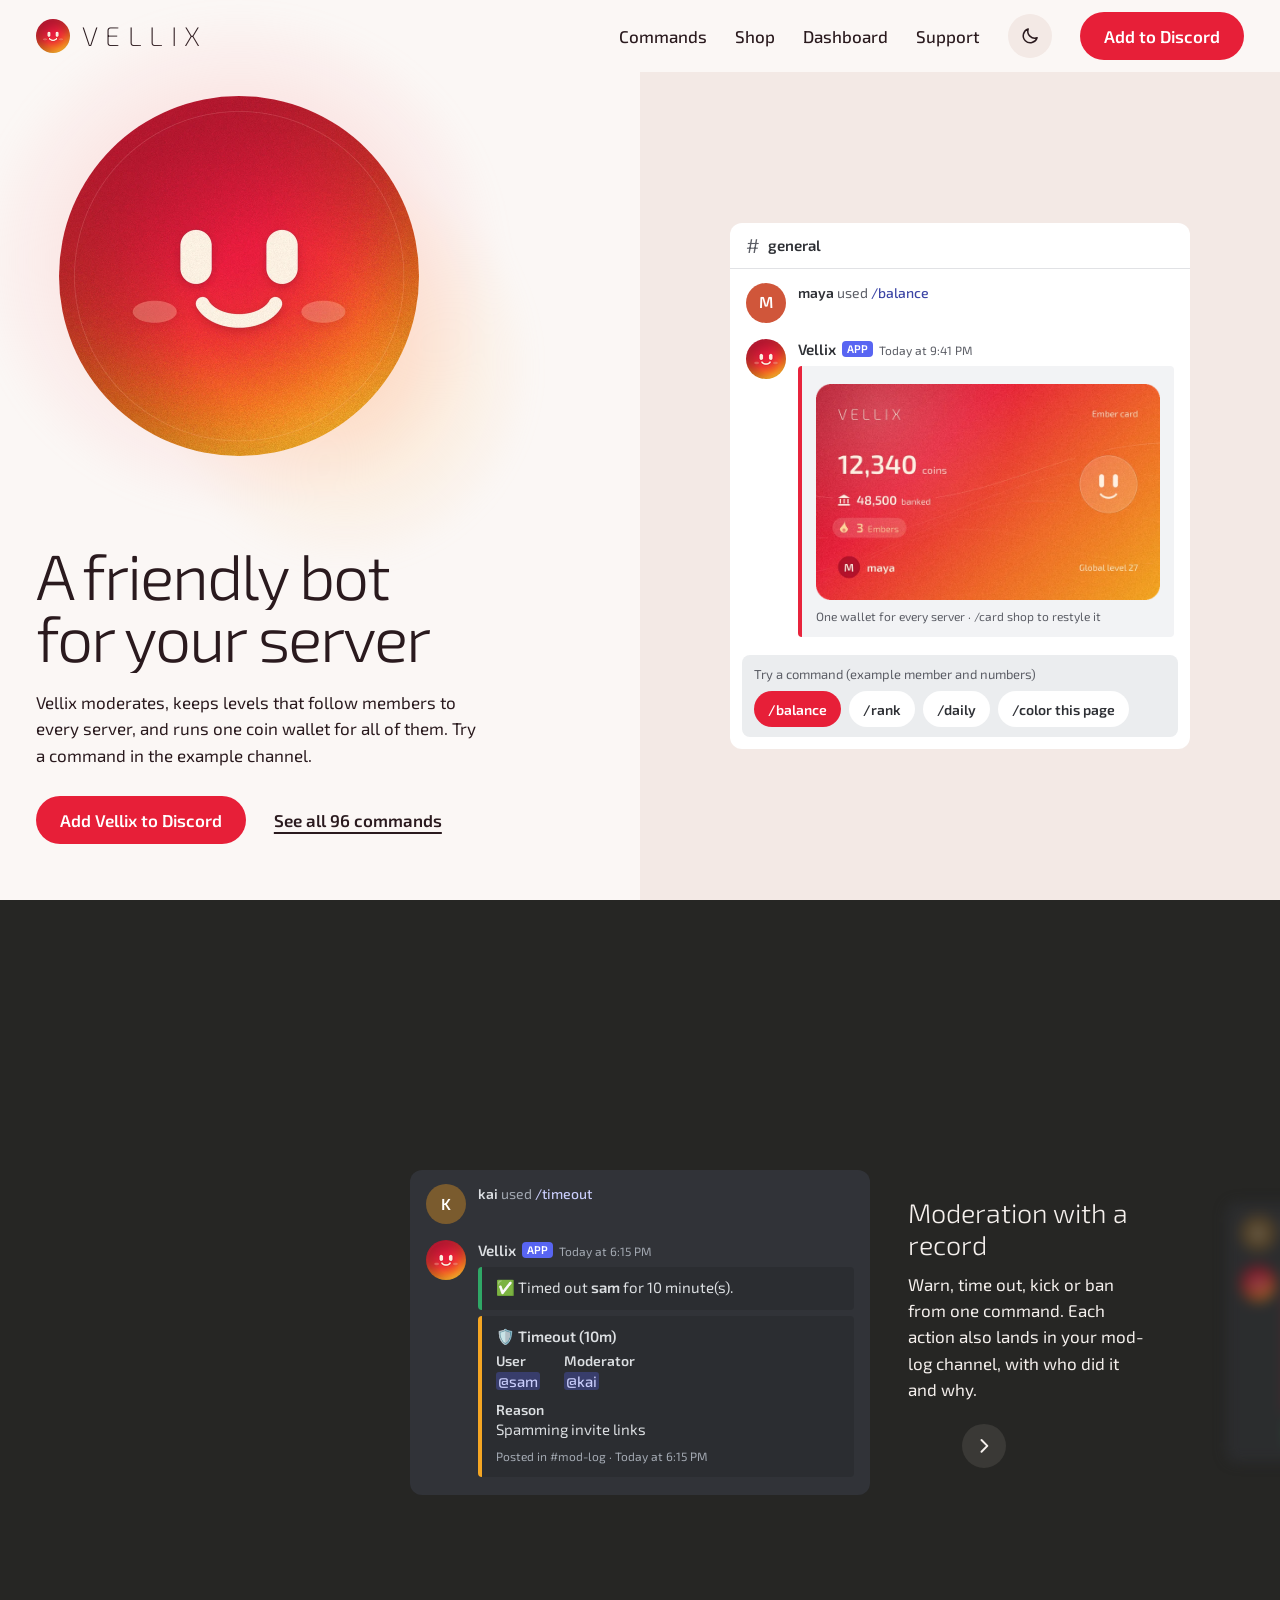
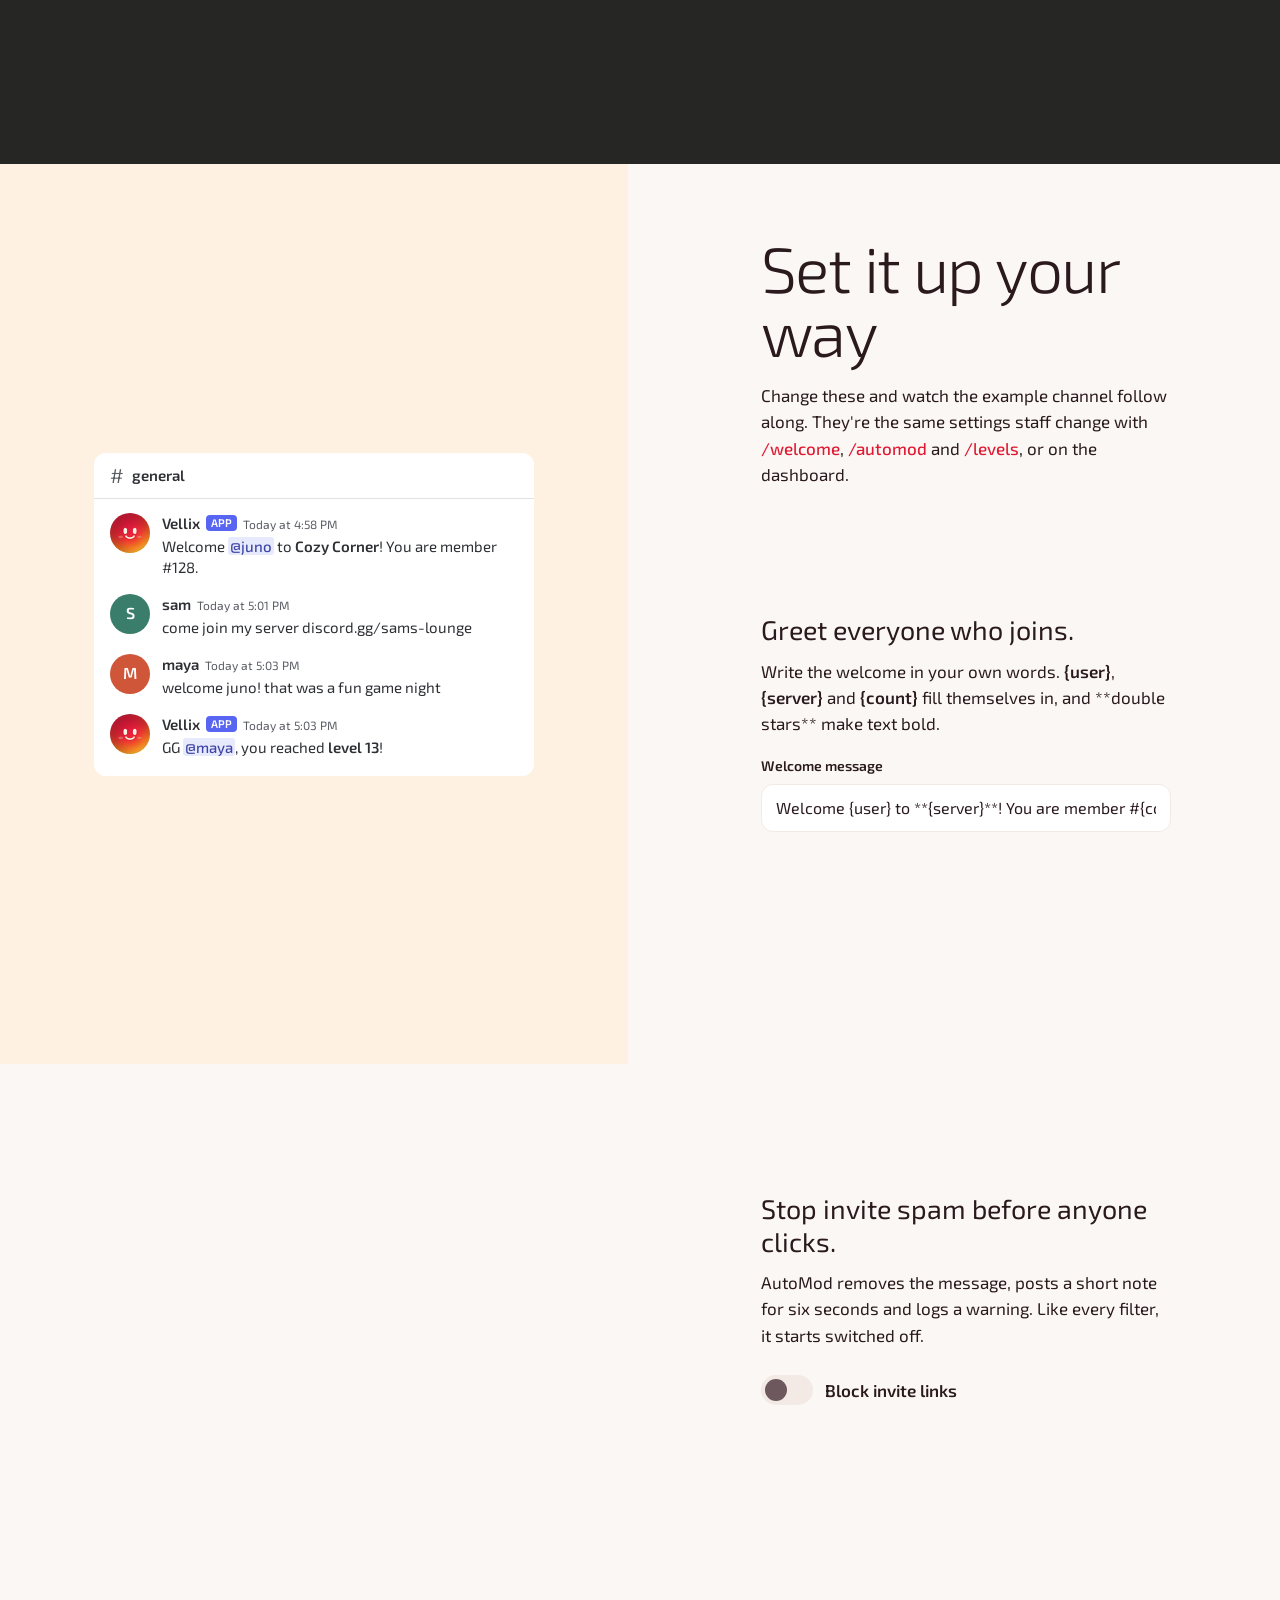
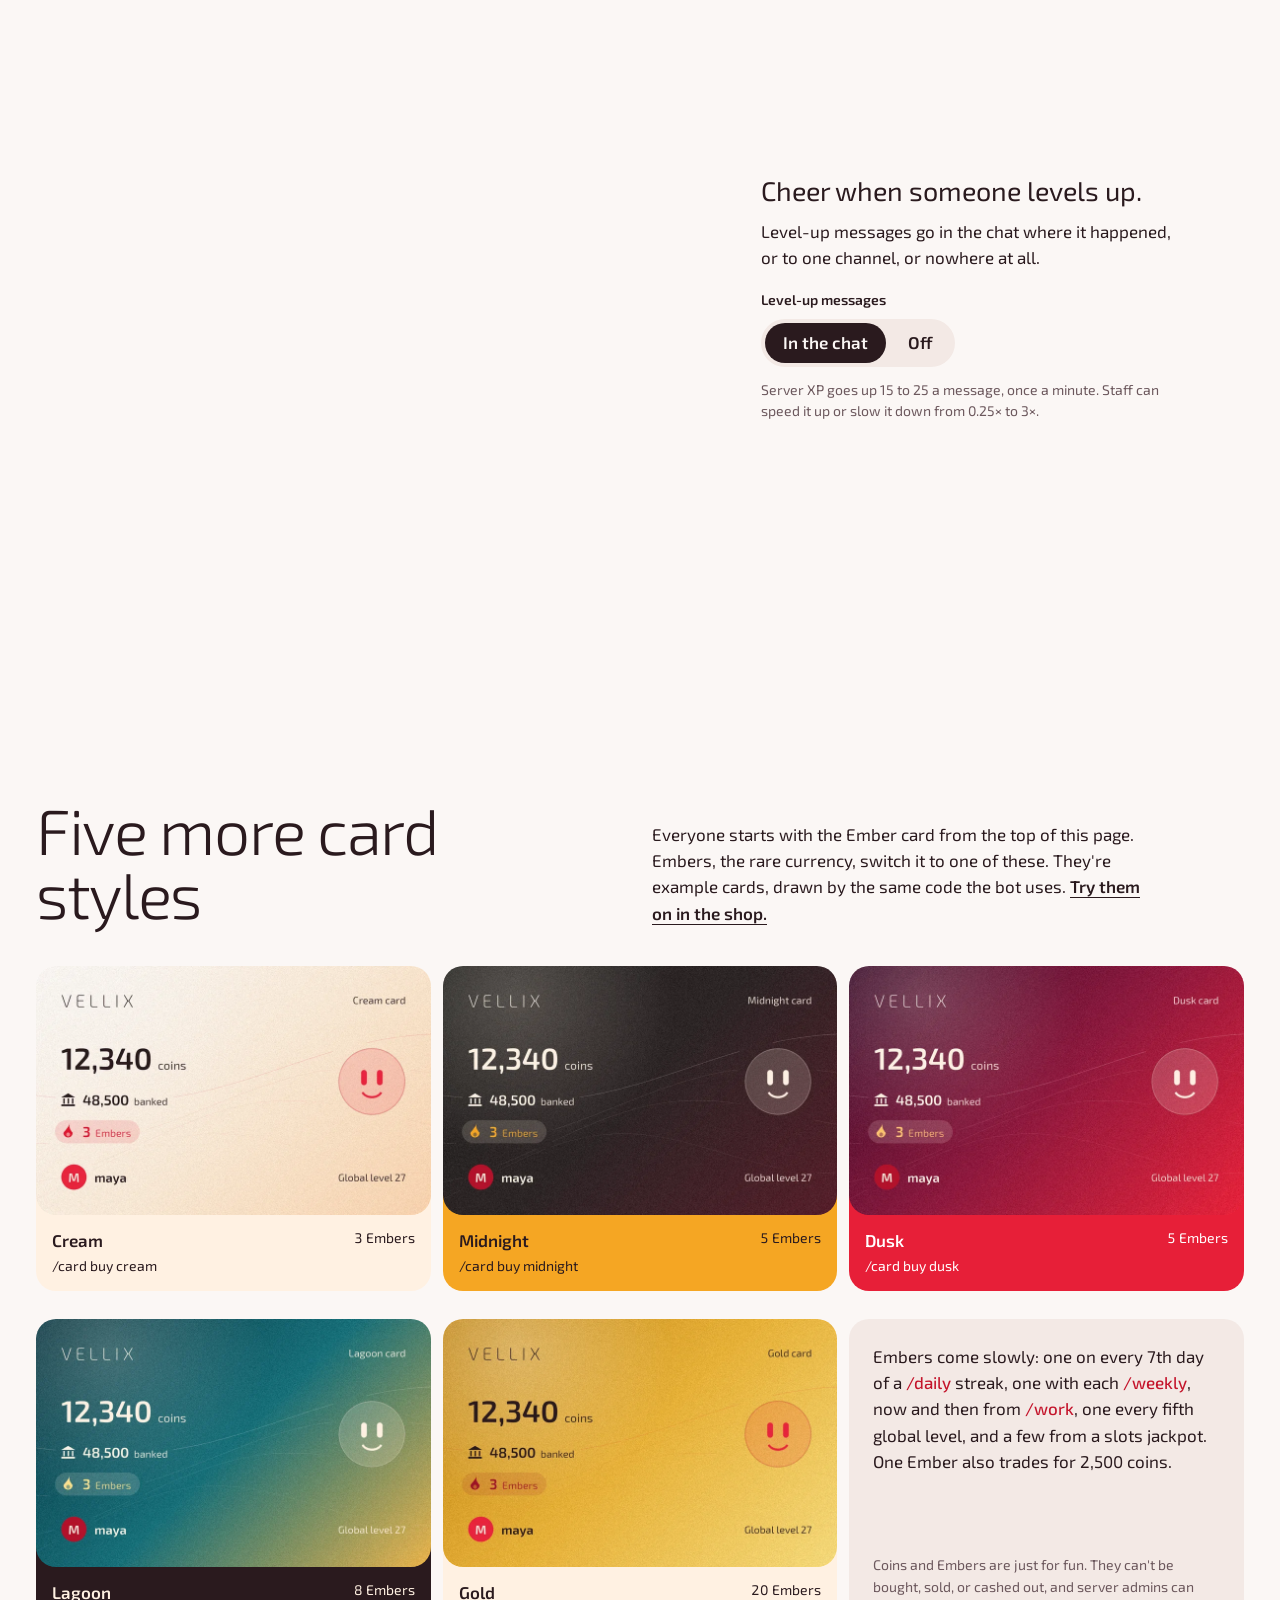
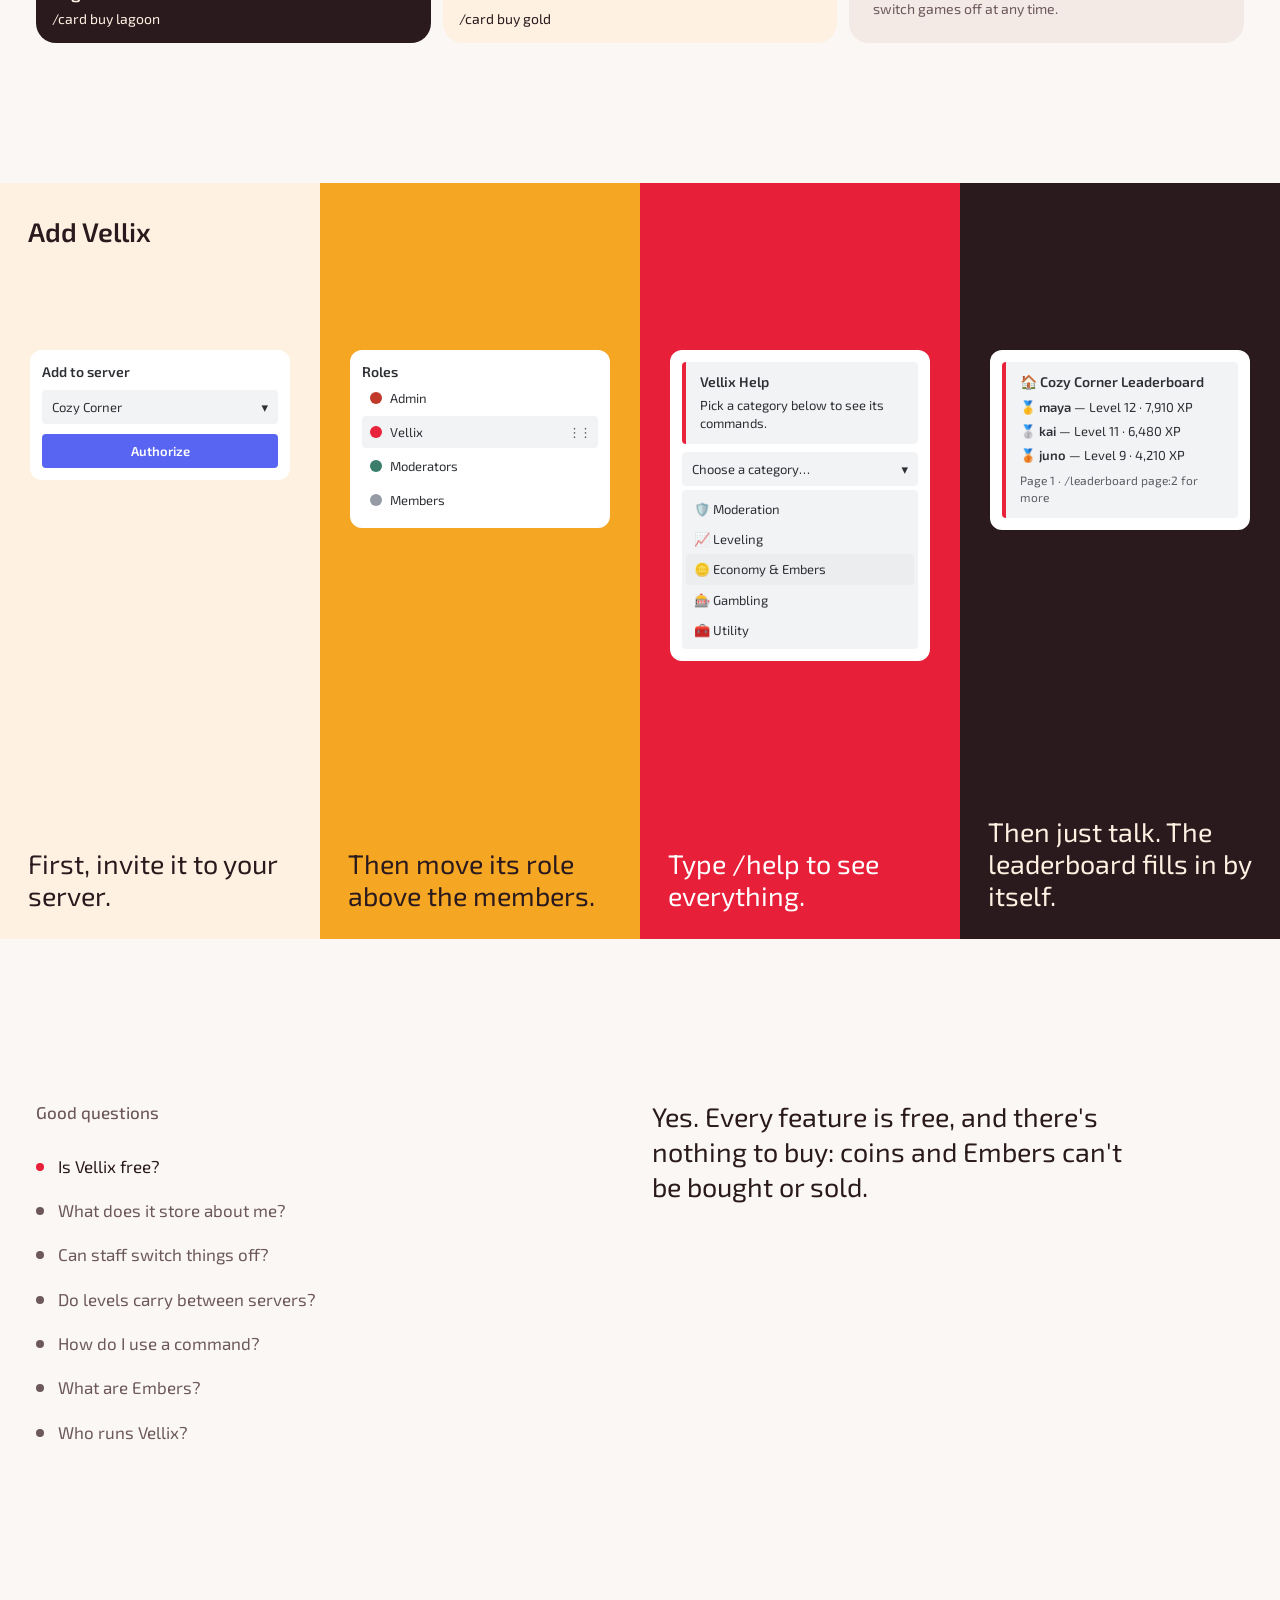
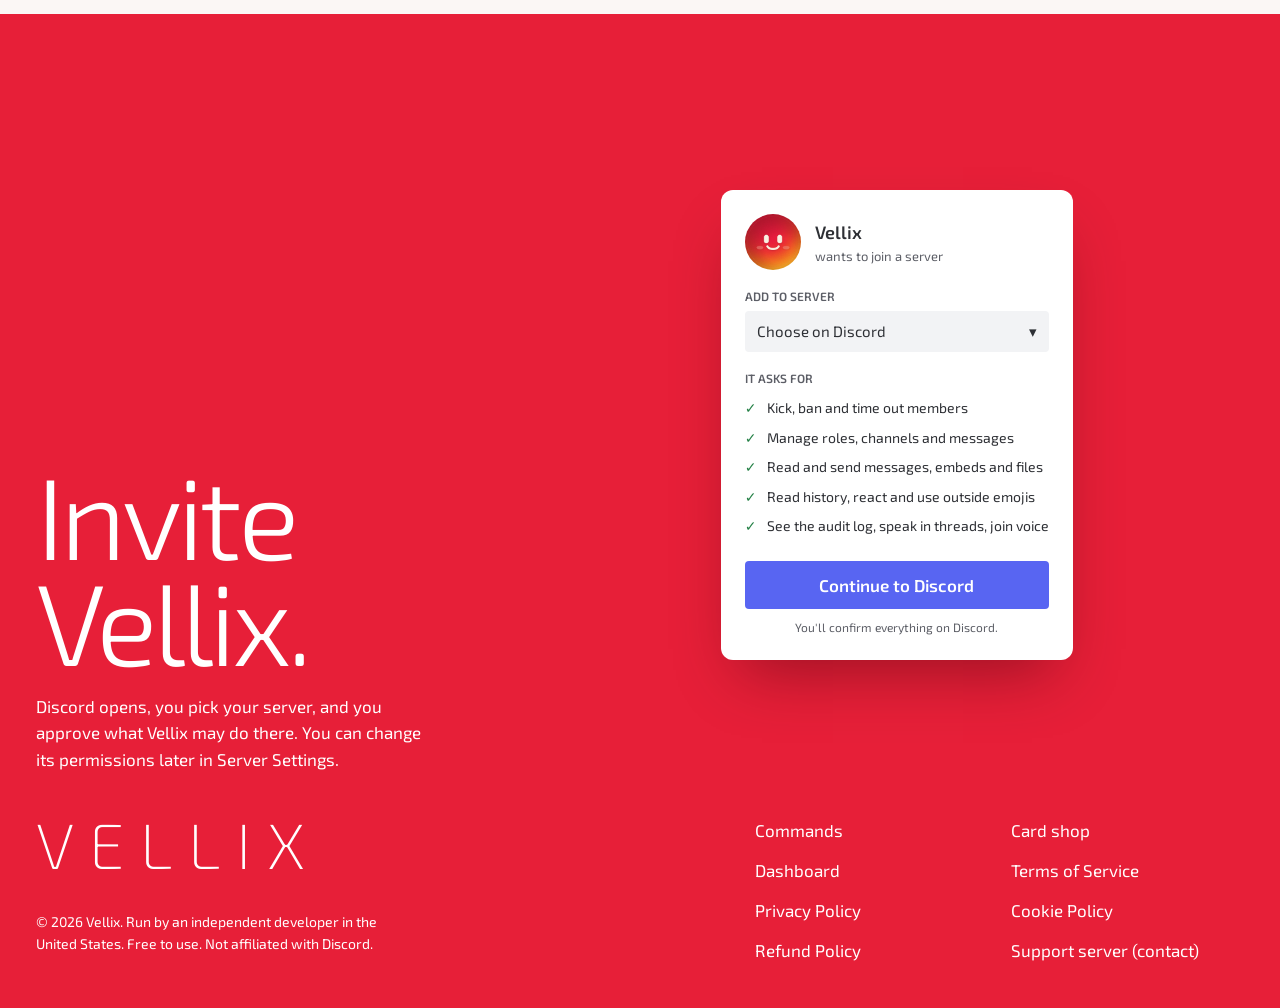
==== commit ef614827: "Card shop page, smooth Buddy hover, privacy note for the dashboard shop - /shop/: try the six styles" ====
--- a/index.html
+++ b/index.html
@@ -47,6 +47,7 @@
   <a class="wordmark" href="/" aria-label="Vellix home" translate="no"><img src="/assets/favicon.png" alt="" width="34" height="34">VELLIX</a>
   <nav aria-label="Main">
     <a href="/commands/">Commands</a>
+    <a href="/shop/">Shop</a>
     <a class="hide-sm" href="#" data-dashboard>Dashboard</a>
     <a class="hide-sm" href="#" data-support>Support</a>
     <button class="theme-toggle" type="button" data-theme-toggle aria-label="Switch to dark mode">
@@ -253,7 +254,7 @@
 <section class="styles" aria-labelledby="styles-title">
   <div class="styles-head">
     <h2 id="styles-title" data-reveal>Five more card styles</h2>
-    <p data-reveal>Everyone starts with the Ember card from the top of this page. Embers, the rare currency, switch it to one of these. They're example cards, drawn by the same code the bot uses.</p>
+    <p data-reveal>Everyone starts with the Ember card from the top of this page. Embers, the rare currency, switch it to one of these. They're example cards, drawn by the same code the bot uses. <a href="/shop/">Try them on in the shop.</a></p>
   </div>
   <div class="tiles">
     <figure class="tile" data-reveal><div class="pic"><img src="/assets/cards/cream.webp" width="800" height="504" loading="lazy" alt="Example wallet card in the Cream style: pale cream with wine text"></div>
@@ -373,6 +374,7 @@
   <p class="foot-word" aria-hidden="true" translate="no" data-reveal="fade">VELLIX</p>
   <nav aria-label="Footer" data-reveal="fade">
     <a href="/commands/">Commands</a>
+    <a href="/shop/">Card shop</a>
     <a href="#" data-dashboard>Dashboard</a>
     <a href="/terms/">Terms of Service</a>
     <a href="/privacy/">Privacy Policy</a>
--- a/assets/style.css
+++ b/assets/style.css
@@ -296,6 +296,7 @@
 .styles-head { display: grid; grid-template-columns: repeat(12, minmax(0, 1fr)); column-gap: 24px; margin-bottom: 40px; }
 .styles-head h2 { grid-column: 1 / 6; font-size: var(--t-l); font-weight: 300; line-height: 1; letter-spacing: -.02em; }
 .styles-head p { grid-column: 7 / 12; align-self: end; }
+.styles-head a { font-weight: 600; text-underline-offset: 4px; }
 .tiles { display: grid; grid-template-columns: repeat(3, minmax(0, 1fr)); gap: 28px 12px; }
 .tile { position: relative; }
 .tile .pic { position: relative; z-index: 1; overflow: hidden; border-radius: 20px; }
@@ -446,6 +447,30 @@
 :root[data-theme="dark"] .cmd-table tr.is-target td { background: #3d332f; color: var(--ink); }
 .empty { padding: 24px 0; color: var(--muted); }
 
+/* card shop: the example card on the left, the six styles to try on the right, three notes under it */
+.shop-page .page-head { grid-column: 1 / 10; }
+.try { grid-column: 1 / -1; display: grid; grid-template-columns: 7fr 5fr; gap: 32px; align-items: start; }
+.try-card img { width: 100%; height: auto; border-radius: 20px; }
+.try-card figcaption { margin-top: 12px; color: var(--muted); font-size: var(--t-xs); }
+.try-list { display: grid; grid-template-columns: 1fr 1fr; gap: 8px; }
+.style {
+  display: grid; grid-template-columns: 1fr auto; gap: 8px 10px; align-items: center; width: 100%; padding: 8px 10px 10px; border: 0;
+  border-radius: 14px; background: var(--surface); text-align: left; cursor: pointer; color: var(--ink); font-size: var(--t-xs);
+}
+.style:hover { background: var(--surface-2); }
+.style[aria-pressed="true"] { background: var(--ink); color: var(--bg); }
+.style .thumb { grid-column: 1 / -1; width: 100%; height: auto; border-radius: 8px; }
+.style b { font-weight: 600; font-size: var(--t-s); }
+.style span { font-variant-numeric: tabular-nums; }
+.try-go { grid-column: 1 / -1; margin-top: 14px; }
+.try-go .hint { max-width: 48ch; }
+.try-go .hint a { font-weight: 600; text-underline-offset: 4px; }
+.shop-notes { grid-column: 1 / -1; display: grid; grid-template-columns: repeat(3, minmax(0, 1fr)); gap: 12px; margin-top: 56px; }
+.note { padding: 24px; border-radius: var(--radius); background: var(--surface); }
+.note h2 { font-size: var(--t-s); font-weight: 600; margin-bottom: 10px; }
+.note .cmd { color: var(--accent-text-deep); }
+.note a { font-weight: 600; text-underline-offset: 4px; }
+
 /* legal documents: contents on the left, the text on the right */
 .toc { display: grid; gap: 2px; }
 .toc p { font-weight: 600; margin-bottom: 8px; }
@@ -473,7 +498,8 @@
   .motion .hero .lede, .motion .hero .actions { animation: fadeup 700ms var(--ease-out) 520ms both; }
   .btn, .chip, .theme-toggle, .segmented button, .showcase-nav button, .switch .track { transition: background .2s, scale .15s, color .2s; }
   .btn:active, .chip:active, .theme-toggle:active, .segmented button:active, .showcase-nav button:active { scale: .96; }
-  .orb { transition: scale .35s var(--ease-out); }
+  /* the hover grows the picture inside the orb, so the orb's own entrance transition never interferes */
+  .orb img { transition: scale .35s var(--ease-out); will-change: transform; }
   .orb-hint { transition: opacity .3s var(--ease-out), transform .35s var(--ease-out); }
   .tile .pic img { transition: scale 1.6s var(--ease-out); }
   .motion .tile:not(.is-visible) .pic img { scale: 1.08; }
@@ -510,8 +536,8 @@
   .motion .step.is-on .lb { animation: fadeup .5s var(--ease-out) calc(var(--i) * 120ms + 1.5s + var(--n) * 160ms) both; }
 }
 @media (hover: hover) and (prefers-reduced-motion: no-preference) {
-  .orb:hover { scale: 1.035; }
-  .orb:active { scale: .97; }
+  .orb:hover img { scale: 1.035; }
+  .orb:active img { scale: .97; }
 }
 @keyframes rise { from { transform: translateY(105%); } to { transform: none; } }
 @keyframes fadeup { from { opacity: 0; transform: translateY(16px); } to { opacity: 1; transform: none; } }
@@ -599,6 +625,9 @@
   .cta .dialog { align-self: stretch; }
   .dialog .dc { --w: 100%; }
   .page { display: block; padding: 32px 20px 96px; }
+  .try { display: block; }
+  .try-list { margin-top: 20px; }
+  .shop-notes { grid-template-columns: 1fr; margin-top: 40px; }
   .side { position: static; margin-bottom: 32px; }
   .filters { display: flex; flex-wrap: wrap; gap: 4px 16px; }
   .tab { width: auto; }
